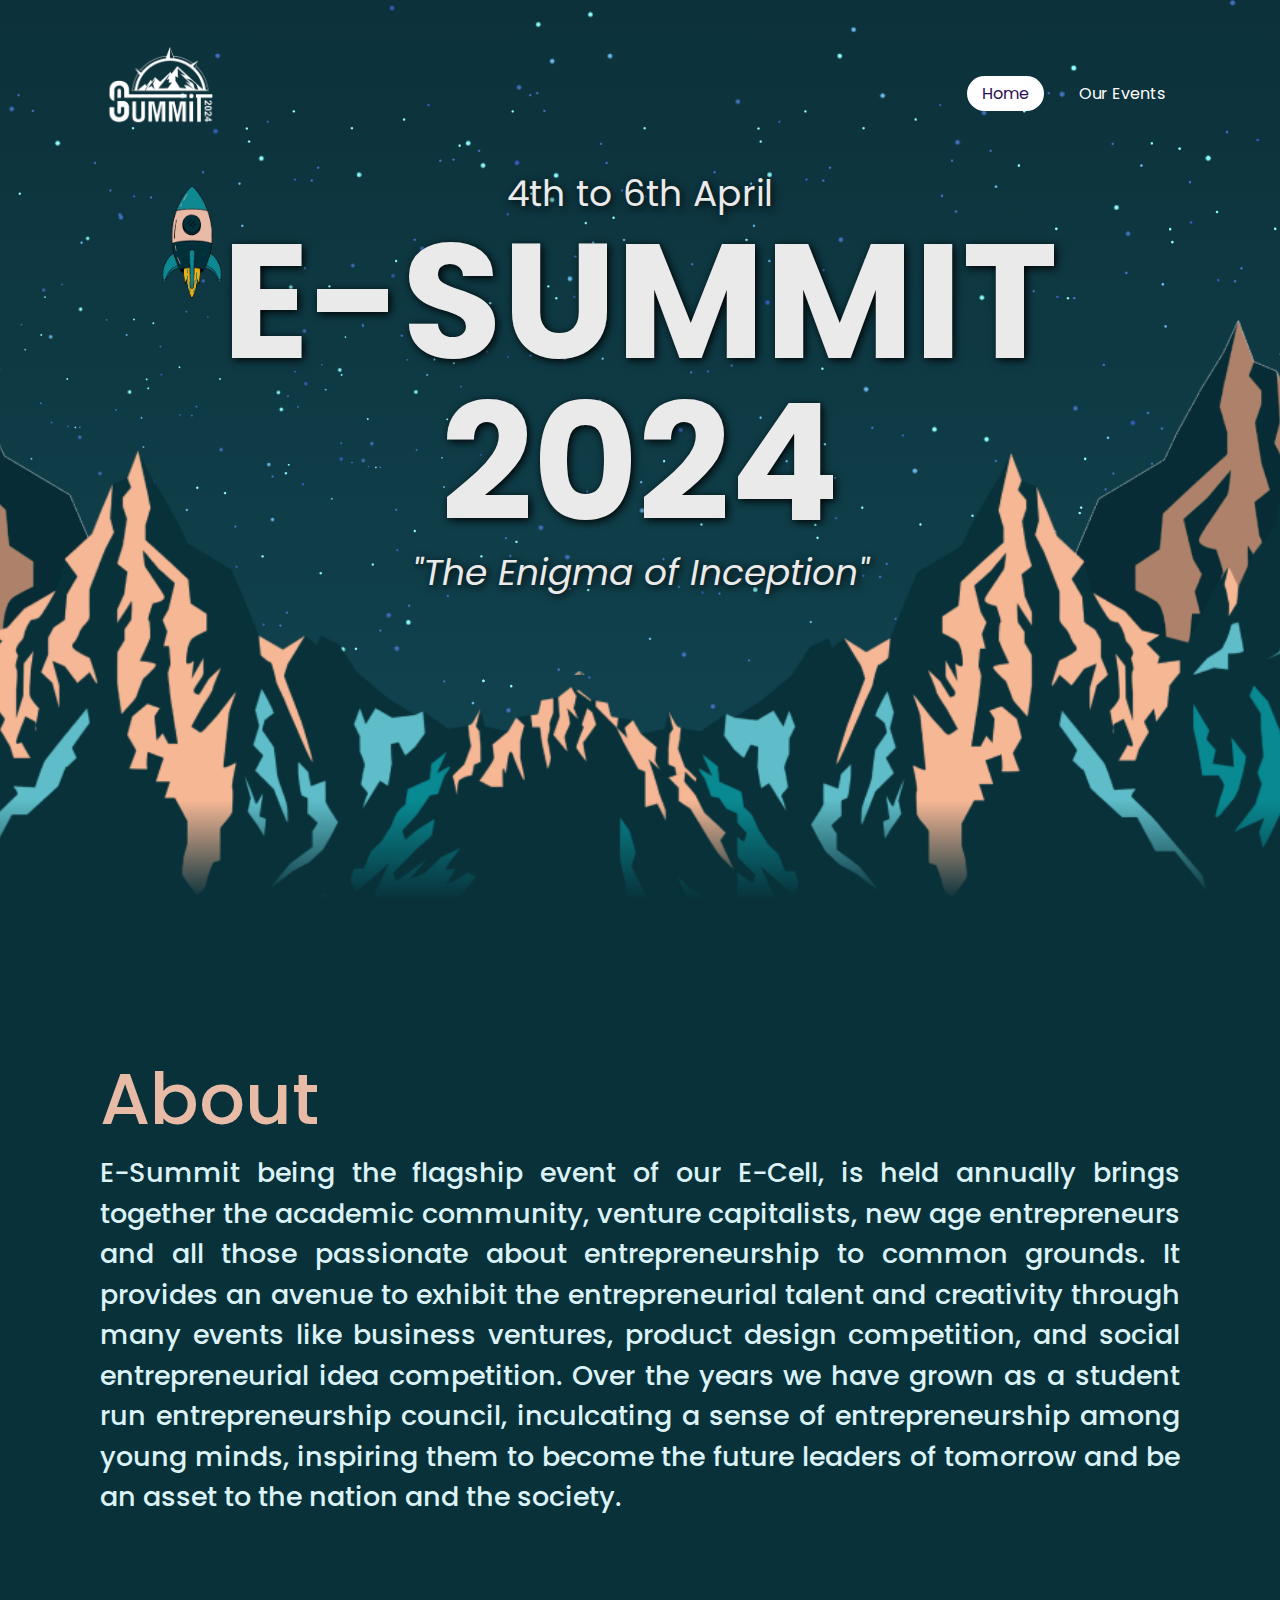
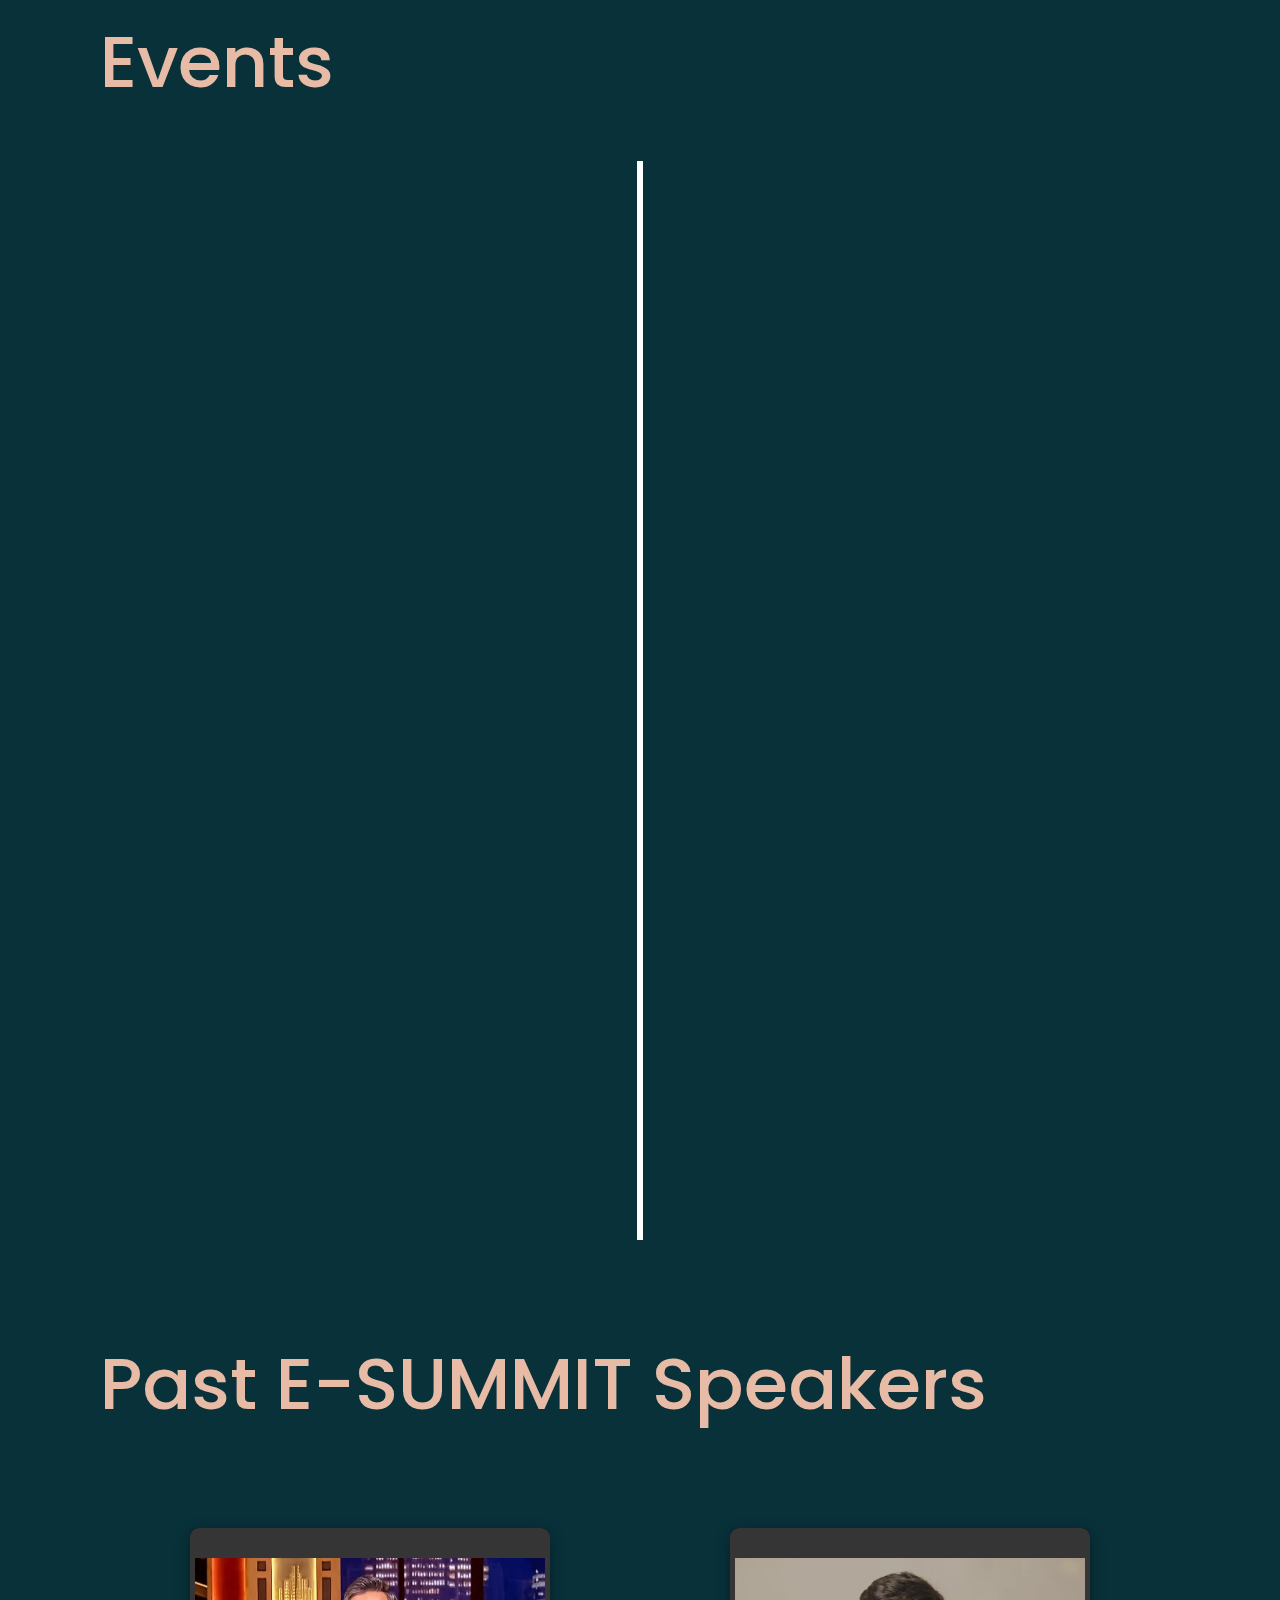
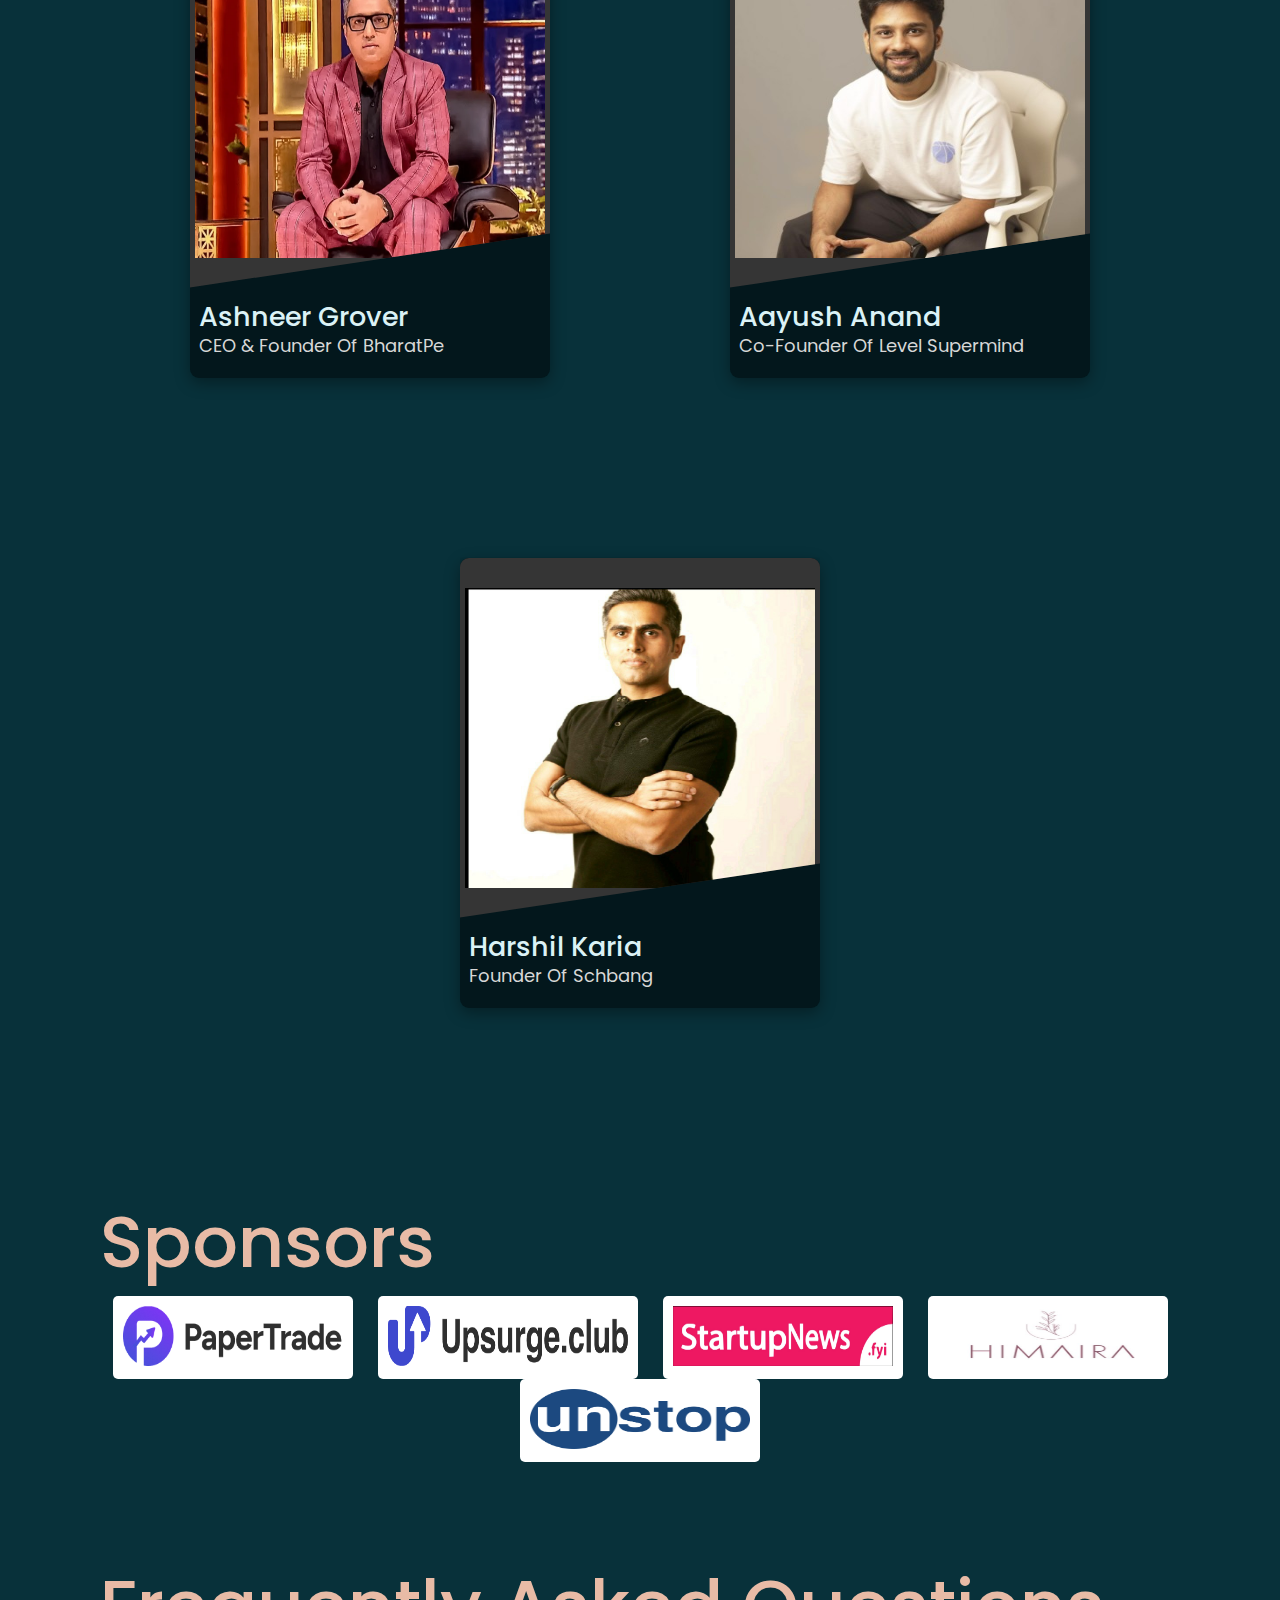
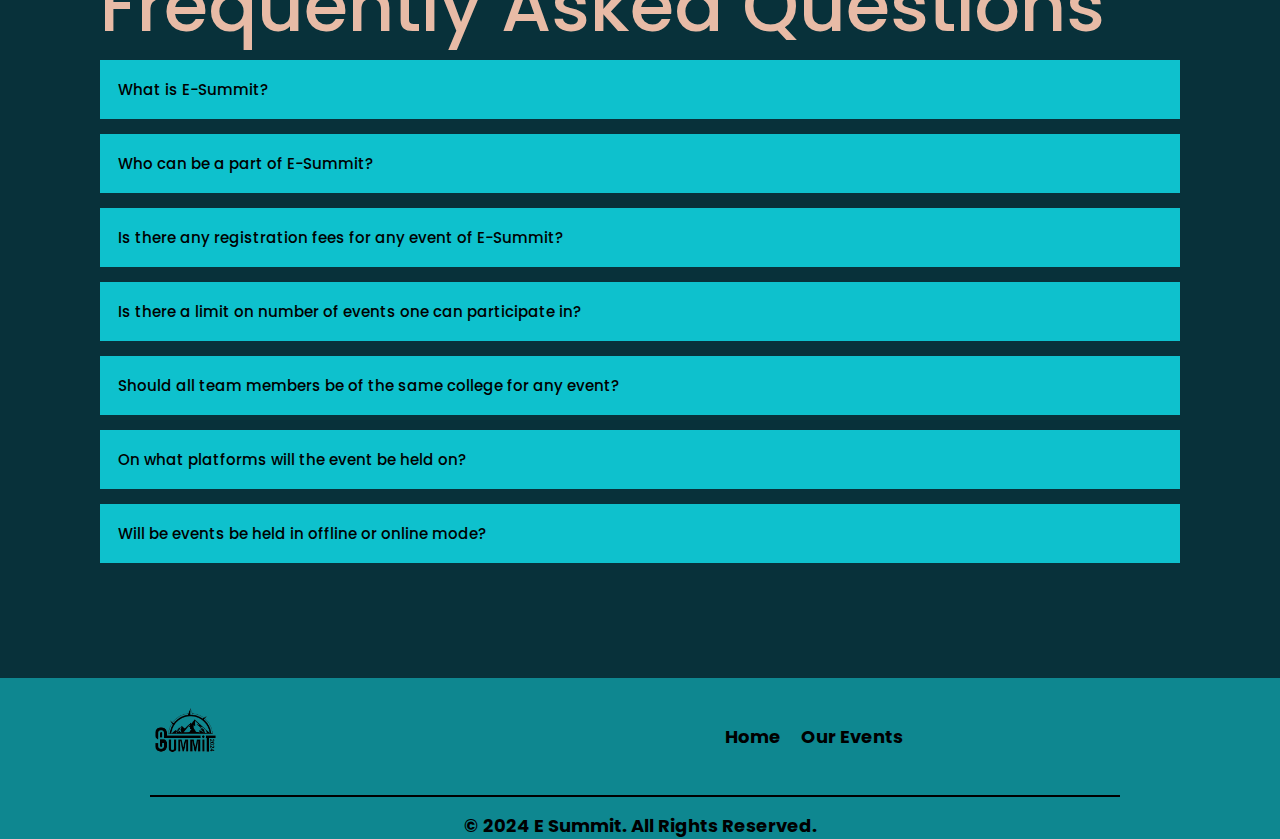
==== index.html @ 69b2d2f4 "added faqs" ====
<!DOCTYPE html>
<html>
  <head>
    <title>ESummit 2024</title>
    <link rel="stylesheet" type="text/css" href="style.css" />
    <link rel="preconnect" href="https://fonts.googleapis.com" />
    <link
      rel="preconnect"
      href="https://fonts.gstatic.com"
      crossorigin
    />
    <link
      href="https://fonts.googleapis.com/css2?family=M+PLUS+Rounded+1c&display=swap"
      rel="stylesheet"
    />
    <link
      href="https://fonts.googleapis.com/css2?family=Lalezar&family=M+PLUS+Rounded+1c&display=swap"
      rel="stylesheet"
    />
  </head>
  <body>
    <div>
      <header>
        <a href="./index.html">
          <img src="./white_logo_esummit.png" alt="" class="logo">
        </a>
        <ul>
          <li><a href="./index.html" class="activetwo">Home</a></li>
          <li><a href="./events.html">Our Events</a></li>
        </ul>
      </header>
      <section>
        <img src="stars.png" id="stars" class = "stars"/>
        <img src="stars.png" id="stars2" class = "stars2"/>
        <img src="rocket4.png" class="rocket" />
        <img src="rocket4.png" class="rocket2" />
        <img
          src="./SS (6) 1.png"
          id="mountains_behind"
          class="one_mountain"
        />
        <!-- <img src="./banner.png" alt="" class="rectangle" id="text" /> -->
        <img
          src="./lots_of_mountains.png"
          id="mountains_front"
          class="big_mountain"
        />
        <img
          src="./lots_of_mountains2.png"
          id="mountains_front2"
          class="big_mountain2"
        />
        
        <div class="textdiv">
          <p2>4th to 6th April</p2>
          <h1>E-SUMMIT 2024</h1>
          <p>"The Enigma of Inception"</p>
        </div>
      </section>
    </div>
    <div class="sec" id="sec">
      <h2 style = "margin-top: 5vh;">About</h2>
      <p style="text-align: justify;"> E-Summit being the flagship event of our E-Cell, is held annually
        brings together the academic community, venture capitalists, new age
        entrepreneurs and all those passionate about entrepreneurship to
        common grounds. It provides an avenue to exhibit the entrepreneurial
        talent and creativity through many events like business ventures,
        product design competition, and social entrepreneurial idea
        competition. Over the years we have grown as a student run
        entrepreneurship council, inculcating a sense of entrepreneurship
        among young minds, inspiring them to become the future leaders of
        tomorrow and be an asset to the nation and the society.
       </p>

      <!-- <h2 style = "margin-top: 10vh;">Theme</h2>
      <p>Lorem ipsum dolor sit amet, consectetur adipiscing elit. Cras ornare ultrices mauris id fringilla. Integer ac odio maximus, iaculis enim vel, molestie urna. Integer egestas venenatis orci sed sollicitudin. Nullam commodo, diam sed finibus vestibulum, erat nisi pellentesque nulla, ac rutrum enim nisi rutrum augue. Sed ac turpis eu velit ullamcorper lacinia et ut felis. In vitae ipsum et nunc ultrices venenatis mollis eu sapien. Mauris sit amet tellus ac elit bibendum vehicula non id lorem. Mauris aliquet rutrum eleifend. In quis purus mollis, pulvinar tortor vel, rhoncus risus. Aenean feugiat vel nunc vitae dictum.</p> -->


      <h2 style = "margin-top: 10vh;">Events</h2>
      <div class="timeline">

        <a href="./stockexchange.html" style="text-decoration: none;">
          <div class="container left-container">
            <img src = "white.jpg">
            <div class="text-box">
              <div class="topics">
                <h2 style="font-size: 4vh;">BloomBox Stock Exchange</h2>
                <a href="https://unstop.com/competitions/virtual-stock-market-simulation-e-summit24-k-j-somaiya-college-of-engineering-kjsce-mumbai-929934?lb=B5P1VL">
                  <button type="submit" name="Register">Register Now</button>
                </a>
              </div>
              <br>
              <b>Training Workshop:</b>
              <small>   2rd April | 8:00 PM IST to 10:00 PM IST</small>
              <b>Stock Trading:</b>
              <small>   3rd April 9:00 AM IST | 5th April 1:30 PM IST</small>
              <p class="des" style="margin-bottom: -5px;">
                Pick your side as Team Bear or Team Bull and dive into the BloomBox Stock Exchange, a thrilling three-day virtual challenge set on Dalal Street. Compete for cash rewards, gain expert guidance, and conquer the markets like never before!
              </p>
              <span class = "left-container-arrow"></span>
            </div>
          </div>
        </a>

        <a href="./econsummit.html" style="text-decoration: none;">
          <div class="container right-container">
            <img src = "white.jpg">
            <div class="text-box">
              <div class="topics">
                <h2 style="font-size: 4vh;">Econ-Summit</h2>
                <button type="submit" name="Register">Register Now</button>
              </div>
              <small>4th April | 8:00 AM IST to 6:00 PM IST</small>
              <small>5th April | 8:00 AM IST to 1:00 PM IST</small>
              <p style="margin-bottom: -6px;">
                EconSummit a collaboration event with The Debate Society, is a business-themed Model United Nations conference, where participants simulate diplomatic discussions and negotiations related to global business and economic issues. 
              </p>
              <span class = "right-container-arrow"></span>
            </div>
          </div>
        </a>

        <a href="./ennovate.html" style="text-decoration: none;">
          <div class="container left-container">
            <img src = "white.jpg">
            <div class="text-box">
              <div class="topics">
                <h2 style="font-size: 4vh;">Ennovate</h2>
                <button type="submit" name="Register">Register Now</button>
              </div>
              <small>6th April</small>
              <p style="margin-bottom: -5px;">
                A Techno-Business competition that revolves around three key pillars: Innovation, presentation and Business Model Development transforming ideas into pragmatic solutions.
              </p>
              <span class = "left-container-arrow"></span>
            </div>
          </div>
        </a>

        <!-- <div class="container right-container">
          <img src = "white.jpg">
          <div class="text-box">
            <div class="topics">
              <h2>Event4</h2>
              <button type="submit" name="Register">Register Now</button>
            </div>
            <small>3 PM - 4 PM</small>
            <p>Event Description</p>
            <span class = "right-container-arrow"></span>
          </div>
        </div> -->

        <!-- <div class="container left-container">
          <img src = "white.jpg">
          <div class="text-box">
            <div class="topics">
              <h2>Event5</h2>
              <button type="submit" name="Register">Register Now</button>
            </div>
            <small>3 PM - 4 PM</small>
            <p>Event Description</p>
            <span class = "left-container-arrow"></span>
          </div>
        </div> -->

        <!-- <div class="container right-container">
          <img src = "white.jpg">
          <div class="text-box">
            <div class="topics">
              <h2>Event6</h2>
              <button type="submit" name="Register">Register Now</button>
            </div>
            <small>3 PM - 4 PM</small>
            <p>Event Description</p>
            <span class = "right-container-arrow"></span>
          </div>
        </div> -->

      </div>

      <h2 style = "margin-top: 10vh;">Past E-SUMMIT Speakers</h2>
      
      <div class="outer">
        <div class="row">
            <div class="card">
              <div class="card-inner">
                <img src="./ashneer_grover.png" class="card-image">
              </div>
              <p>Ashneer Grover</p>
              <small>CEO & Founder Of BharatPe</small>
            </div>
            <div class="card">
              <div class="card-inner">
                <img src="./aayush_anand.jpeg" alt="">
              </div>
              <p>Aayush Anand</p>
              <small>Co-Founder Of Level Supermind</small>
            </div>
            <div class="card">
              <div class="card-inner">
                <img src="./harshil_karia.jpeg" alt="">
              </div>
              <p>Harshil Karia</p>
              <small>Founder Of Schbang</small>
            </div>
        </div>
    </div>

    <h2 style = "margin-top: 10vh;">Sponsors</h2>
      
    <div class="outer">
      <div class="row">
        <div class="sponsor">
            <img src = "./PaperTrade_Logo.png" style="height: 60px; width: 220px;">
        </div>
        <div class="sponsor">
            <img src = "./Upsurge_logo-new.png" style="height: 60px; width: 240px;">
        </div>
        <div class="sponsor">
            <img src = "./startup_news.jpg" style="height: 60px; width: 220px;">
        </div>
        <div class="sponsor">
          <img src = "./himaria.png" style="height: 60px; width: 220px;">
        </div>
        <div class="sponsor">
          <img src="./Unstop-Logo-Blue-Extra-Large.jpg" alt="" style="height: 60px; width: 220px;">
        </div>
      </div>
  </div>

  <h2 style = "margin-top: 10vh;">Frequently Asked Questions</h2>

  <button class="accordian">What is E-Summit?</button>
  <div class="panel">
    Lorem ipsum dolor sit amet, consectetur adipiscing elit. Curabitur laoreet, mauris eget vulputate ullamcorper, diam quam pellentesque neque, sed posuere tortor orci non sem. Donec in euismod risus. Proin condimentum nibh augue, sed luctus nisl ultricies et. Aliquam fermentum quis nisl nec placerat. Donec tempus mi nec erat rutrum pretium. Praesent vitae porta turpis, lobortis molestie nibh. Duis ac tortor nisl. Quisque mollis rhoncus quam ut faucibus. Nam vel varius tellus. Cras mollis venenatis porttitor.
  </div>
  <button class="accordian">Who can be a part of E-Summit?</button>
  <div class="panel">
    Lorem ipsum dolor sit amet, consectetur adipiscing elit. Curabitur laoreet, mauris eget vulputate ullamcorper, diam quam pellentesque neque, sed posuere tortor orci non sem. Donec in euismod risus. Proin condimentum nibh augue, sed luctus nisl ultricies et. Aliquam fermentum quis nisl nec placerat. Donec tempus mi nec erat rutrum pretium. Praesent vitae porta turpis, lobortis molestie nibh. Duis ac tortor nisl. Quisque mollis rhoncus quam ut faucibus. Nam vel varius tellus. Cras mollis venenatis porttitor.
  </div>
  <button class="accordian">Is there any registration fees for any event of E-Summit?</button>
  <div class="panel">
    Lorem ipsum dolor sit amet, consectetur adipiscing elit. Curabitur laoreet, mauris eget vulputate ullamcorper, diam quam pellentesque neque, sed posuere tortor orci non sem. Donec in euismod risus. Proin condimentum nibh augue, sed luctus nisl ultricies et. Aliquam fermentum quis nisl nec placerat. Donec tempus mi nec erat rutrum pretium. Praesent vitae porta turpis, lobortis molestie nibh. Duis ac tortor nisl. Quisque mollis rhoncus quam ut faucibus. Nam vel varius tellus. Cras mollis venenatis porttitor.
  </div>
  <button class="accordian">Is there a limit on number of events one can participate in?</button>
  <div class="panel">
    Lorem ipsum dolor sit amet, consectetur adipiscing elit. Curabitur laoreet, mauris eget vulputate ullamcorper, diam quam pellentesque neque, sed posuere tortor orci non sem. Donec in euismod risus. Proin condimentum nibh augue, sed luctus nisl ultricies et. Aliquam fermentum quis nisl nec placerat. Donec tempus mi nec erat rutrum pretium. Praesent vitae porta turpis, lobortis molestie nibh. Duis ac tortor nisl. Quisque mollis rhoncus quam ut faucibus. Nam vel varius tellus. Cras mollis venenatis porttitor.
  </div>
  <button class="accordian">Should all team members be of the same college for any event?</button>
  <div class="panel">
    Lorem ipsum dolor sit amet, consectetur adipiscing elit. Curabitur laoreet, mauris eget vulputate ullamcorper, diam quam pellentesque neque, sed posuere tortor orci non sem. Donec in euismod risus. Proin condimentum nibh augue, sed luctus nisl ultricies et. Aliquam fermentum quis nisl nec placerat. Donec tempus mi nec erat rutrum pretium. Praesent vitae porta turpis, lobortis molestie nibh. Duis ac tortor nisl. Quisque mollis rhoncus quam ut faucibus. Nam vel varius tellus. Cras mollis venenatis porttitor.
  </div>
  <button class="accordian">On what platforms will the event be held on?</button>
  <div class="panel">
    Lorem ipsum dolor sit amet, consectetur adipiscing elit. Curabitur laoreet, mauris eget vulputate ullamcorper, diam quam pellentesque neque, sed posuere tortor orci non sem. Donec in euismod risus. Proin condimentum nibh augue, sed luctus nisl ultricies et. Aliquam fermentum quis nisl nec placerat. Donec tempus mi nec erat rutrum pretium. Praesent vitae porta turpis, lobortis molestie nibh. Duis ac tortor nisl. Quisque mollis rhoncus quam ut faucibus. Nam vel varius tellus. Cras mollis venenatis porttitor.
  </div>
  <button class="accordian">Will be events be held in offline or online mode?</button>
  <div class="panel">
    Lorem ipsum dolor sit amet, consectetur adipiscing elit. Curabitur laoreet, mauris eget vulputate ullamcorper, diam quam pellentesque neque, sed posuere tortor orci non sem. Donec in euismod risus. Proin condimentum nibh augue, sed luctus nisl ultricies et. Aliquam fermentum quis nisl nec placerat. Donec tempus mi nec erat rutrum pretium. Praesent vitae porta turpis, lobortis molestie nibh. Duis ac tortor nisl. Quisque mollis rhoncus quam ut faucibus. Nam vel varius tellus. Cras mollis venenatis porttitor.
  </div>

    </div>
    <div class="footer">
      <div class="grid-footer">
        <div>
          <img src="./black_logo_esummit.png" alt="" class="logo2">
        </div>
        <div class="footer-pages">
          <a href="./index.html">Home</a>
          <a href="./events.html">Our Events</a>
        </div>
      </div>
      <hr class="footer-divider">
      <h2 class="footer-copyright">&copy; 2024 E Summit. All Rights Reserved.</h2>
    </div>
    <script>
      let stars = document.getElementById("stars");
      let stars2 = document.getElementById("stars2");
      let mountains_behind = document.getElementById("mountains_behind");
      let text = document.getElementById("text");
      let mountains_front = document.getElementById("mountains_front");
      let header = document.querySelector("header");
      let rocket = document.querySelector(".rocket");
      let rocket2 = document.querySelector(".rocket2");
      let textdiv = document.querySelector(".textdiv");

      window.addEventListener("scroll", function () {
        let value = window.scrollY;
        textdiv.style.top = value * 0.5 + "px";
      });
            
      window.addEventListener("scroll", function () {
        let value = window.scrollY;
        let translateYValue = "-" + value * 1 + "px";

        rocket2.style.transform = "translateY(" + translateYValue + ") scale(0.1)";
        rocket.style.transform = "translateY(" + translateYValue + ") scale(0.07)";
      });
      
      window.addEventListener("scroll", function () {
        let value = window.scrollY;
        stars.style.left = value * 0.5 + "px";
        stars2.style.left = value * 0.5 + "px";
        mountains_behind.style.top = value * 0.5 + "px";
        mountains_front.style.top = value * 0.25 + "px";
        mountains_front2.style.top = value * 0.1 + "px";
        text.style.right = value * 4 + "px"; 
        header.style.top = value * 0.5 + "px";
      });

      // accordian
      var acc = document.getElementsByClassName("accordian");
      var i;

      for (i = 0; i < acc.length; i++) {
        acc[i].addEventListener("click", function() {
          this.classList.toggle("active");
          var panel = this.nextElementSibling;
          if (panel.style.maxHeight) {
            panel.style.maxHeight = null;
          } else {
            panel.style.maxHeight = panel.scrollHeight + "px";
          } 
        });
      }

    </script>
  </body>
</html>
---- style.css ----
@import url('https://fonts.googleapis.com/css?family=Poppins:300,400,500,600,700,800,900&display=swap');
*
{
    margin: 0;
    padding: 0;
    box-sizing: border-box;
    font-family: 'Poppins', sans-serif;
    scroll-behavior: smooth;
}
body
{
    min-height: 100vh;
    overflow-x: hidden;
    background: linear-gradient(180deg, #0C313A 0%, #165A6A 31.5%, #0E8991 49%, #0E8991 60%, #0C313A 100%);
}
header
{
    position: absolute;
    top: 0;
    left: 0;
    width: 100%;
    padding: 30px 100px;
    display: flex;
    justify-content: space-between;
    align-items: center;
    z-index: 10000;
}
header .logo
{
    width: 120px;
    height: 120px;
}
header ul
{
    display: flex;
    justify-content: center;
    align-items: center;
}
header ul li
{
    list-style: none;
    margin-left: 20px;
}
header ul li a
{
    text-decoration: none;
    padding: 6px 15px;
    color: #fff;
    border-radius: 20px;
}
header ul li a:hover , header ul li a.activetwo
{
    background: #fff;
    color: #2b1055;
}
section
{
    position: relative;
    width: 100%;
    height: 100vh;
    padding: 100px;
    display: flex;
    justify-content: center;
    align-items: center;
    overflow: hidden;
}
section::before
{
    content: '';
    position: absolute;
    bottom: 0;
    width: 100%;
    height: 100px;
    background: linear-gradient(to top,#08313a,transparent);
    z-index: 1000;
}
section img 
{
    position: absolute;
    top: 0;
    left: 0;
    width: 100%;
    height: 100%;
    object-fit: cover;
}
section img#moon
{
    mix-blend-mode: screen;
}
.textdiv {
    position: relative;
    z-index: 0;
    color: rgb(234, 234, 234);
    text-align: center;
    margin-top: -15vh;
}
.textdiv h1 {
    padding: 0;
    margin: 0;
    font-size: 18vh;
    line-height: 1;
    text-shadow: 2px 2px 8px #000000;
}
.textdiv p{
    padding: 0;
    margin: 0;
    font-size: 4vh;
    font-style: italic;
    text-shadow: 2px 2px 8px #000000;
}
.textdiv p2{
    font-size: 4vh;
    text-shadow: 2px 2px 8px #000000;
}
.stars{
    overflow: visible;
    z-index: -2;
    display: block;
    transform: scale(1.5);
    margin-left: auto;
    margin-right: auto;
}
.stars2{
    overflow: visible;
    z-index: -2;
    transform: scale(0.8);
    display: block;
    margin-left: auto;
    margin-right: auto;
}
.one_mountain {
    height: 40vh;
    margin-top: 35vh;
    z-index: -1;
}
.big_mountain { 
    margin-top: 50vh;
    height: 60vh;
    z-index: 2;
}
.rocket{
    height: fit-content;
    transform: scale(0.07);
    margin-top: -65vh;
    margin-left: -35vw;
}
.rectangle {
    width: 1000px;
    height: auto;
    display: flex;
    align-items: center;
    justify-content: center;
    margin-top: 120px;
    margin-left: 230px;
}
.sec
{
    position: relative;
    padding: 100px;
    background: #08313a;
    background-repeat: no-repeat;
    background-size: cover;
    background-position: 800px;

}
.sec h2 
{
    font-family: Rounded Mplus 1c;
    font-size: 8vh;
    font-weight: 500;
    letter-spacing: 0em;
    line-height: 1.5;
    color: hsla(19, 59%, 78%, 1);
}
.sec p
{
    font-family: Rounded Mplus 1c;
    font-size: 3vh;
    line-height: 1.5;
    font-weight: 500;
    color: hsla(188, 59%, 91%, 1);
    margin-bottom: 10vh;
}

.accordian {
    background-color: #0ec1cd;
    color: black;
    cursor: pointer;
    padding: 18px;
    width: 100%;
    border: none;
    text-align: left;
    outline: none;
    font-size: 15px;
    transition: 0.4s;
    margin-bottom: 5px;
    font-weight: 500;
}

.active, .accordian:hover {
    /* background-color: #ccc; */
    margin-bottom: 5px;
}

.accordion:after {
    content: '\25B8';
    color: #777;
    font-weight: bold;
    float: right;
    margin-left: 5px;
    margin-bottom: 5px;
}
  
.active:after {
    content: '\25BE';
    margin-bottom: 5px;
}
  
.panel {
    padding: 0 18px;
    background-color: white;
    max-height: 0;
    overflow: hidden;
    transition: max-height 0.2s ease-out;
    margin-bottom: 10px;
    text-align: justify;
}

.footer {
    background: hsla(184, 82%, 31%, 1);
}

.footer .grid-footer {
    display: grid;
    grid-template-columns: 1fr 1fr;
    gap: 20px;
    align-items: center;
    padding-top: 20px;
    padding-left: 150px;
}

.footer .grid-footer .logo2 {
    width: 70px;
    height: 70px;
}

.footer .grid-footer .footer-pages {
    display: flex;
    flex-direction: row;
}

.footer .grid-footer .footer-pages a {
    margin-right: 20px;
    font-size: large;
    font-weight: bold;
    color: #000;
    text-decoration: none;
}

.footer .footer-divider {
    margin-left: 150px;
    margin-right: 160px;
    margin-top: 20px;
    border: 1px solid black;
}

.footer .footer-copyright {
    margin-top: 15px;
    display: flex;
    align-items: center;
    justify-content: center;
    text-align: center;
    font-size: large;
}

.rocket2{
    display: none;
}

.big_mountain2{
    display: none;
}

.timeline{
    position: relative;
    max-width: 1200px;
    margin-top: 5vh;
}

.container{
    padding: 10px 50px;
    position: relative;
    width: 50%;
    animation: movedown 1s linear forwards;
    opacity: 0;
}

@keyframes movedown{
    0%{
        opacity: 1;
        transform: translateY(-30px);
    }
    100%{
        opacity: 1;
        transform: translateY(0px);
    }
}

.container:nth-child(1){
    animation-delay: 0s;
}
.container:nth-child(2){
    animation-delay: 1s;
}
.container:nth-child(3){
    animation-delay: 2s;
}
.container:nth-child(4){
    animation-delay: 3s;
}
.container:nth-child(5){
    animation-delay: 4s;
}
.container:nth-child(6){
    animation-delay: 5s;
}

.text-box{
    padding: 20px 30px;
    background-color: white;
    position: relative;
    border-radius: 6px;
    font-size: 15px;
    box-shadow: rgba(0, 0, 0, 0.568) 0px 3px 8px;
}
.text-box h2{
    font-weight: 600;
    line-height: 1;
    color: #00313A;
}

.text-box small{
    margin: 0;
    display: inline-block;
    color: #0E8991;
    font-size: 2vh;
}

.text-box p{
    color: #00313A;
    font-weight: 500;
    font-size: 2vh;
    margin-top: 10px;
    text-align: justify;
}

.topics{
    display: flex;
}

.topics button{
    margin-left: auto;
    border-radius: 1vh;
    padding: 1vh;
    background-color: #E7BBA6;
    border-width: 0.1vh;
    font-size: 2vh;
}

.topics button:hover{
    background-color: #de8860;
}

.left-container{
    left: 0%;
}

.right-container{
    left: 50%;
}

.container img{
    position: absolute;
    width: 40px;
    border-radius: 50%;
    right: -20px;
    top: 32px;
    z-index: 10;
}

.right-container img{
    left: -20px;
}

.timeline::after{
    content: '';
    position: absolute;
    width: 6px;
    height: 100%;
    background-color: white;
    top: 0;
    left: 50%;
    margin-left: -3px;
    z-index: 5;
    animation: moveline 6s linear forwards;
}

@keyframes moveline{
    0%{
        height: 0;
    }
    100%{
        height: 100%;
    }
}

.left-container-arrow{
    height: 0;
    width: 0;
    position: absolute;
    top: 28px;
    z-index: 1;
    border-top: 15px solid transparent;
    border-bottom: 15px solid transparent;
    border-left: 15px solid white;
    right: -15px;
}

.right-container-arrow{
    height: 0;
    width: 0;
    position: absolute;
    top: 28px;
    z-index: 1;
    border-top: 15px solid transparent;
    border-bottom: 15px solid transparent;
    border-right: 15px solid white;
    left: -14.5px;
}


.outer
{
    height: fit-content; 
    display: grid;
}

.card{
    height: 50vh;
    margin-left: 2vw;
    margin-right: 2vw;
    width: 40vh;
    background-color: #03171c;
    margin-bottom: 10vh;
    margin-top: 10vh;
    color: rgb(215, 215, 215);
    border-radius: 1vh;
    box-shadow: rgba(0, 0, 0, 0.35) 0px 5px 15px;
}

.card-inner{
    position: relative;
    border-top-left-radius: 1vh;
    border-top-right-radius: 1vh;
    height: 40vh;
    box-shadow: rgba(0, 0, 0, 0.35) 0px 5px 15px;
    background-color: rgb(53, 53, 53);
    clip-path: polygon(0 0, 100% 0, 100% 85%, 0 100%);
    display: flex;
    justify-content: center;
    align-items: center;
    margin-left: auto;
    margin-right: auto;
}

.card-inner img {
    width: 350px;
    height: 300px;
}

.row{
    display: flex;
    justify-content: space-around;
    align-items: center;
    flex-wrap: wrap;
    line-height: 1;
    margin: 0;
}

.row .sponsor {
    background-color: white;
    padding: 10px;
    border-radius: 5px;
}


.row p{
    padding: 0;
    margin: 0;
    padding: 1vh;
    padding-bottom: 0;
    font-size: 3vh;
}

.row small{
    font-size: 2vh;
    padding: 0;
    margin: 0;
    padding: 1vh;
    padding-top: 0;
}

.sponsor-inner{
    margin-top: 5vh;
    display: flex;
    flex-direction: column;
    justify-content: center;
    align-items: center;
}

@media (max-width: 1024px) {
    .one_mountain {
        display: none;
    }
    .big_mountain{
        display: none;
    }
    .big_mountain2 { 
        overflow: visible;
        display: block;
        margin-top: 60vh;
        height: 45vh;
        z-index: 2;
    }
    header .logo {
        width: 200px;
        height: 200px;
    }
    header ul li a {
        font-size: 40px;
    }
    .textdiv{
        margin-top: -5vw;
    }
    .rocket{
        display: none;
    }
    .rocket2{
        display: block;
        height: fit-content;
        margin-top: 40vh;
        transform: scale(0.1);
    }
    .textdiv h1{
        font-size: 15vw;
    }
    .textdiv p{
        font-size: 6vw;
    }
    .textdiv p2{
        font-size: 8vw;
    }
    
    .text-box small{
        margin: 0;
        display: inline-block;
        color: #0E8991;
        margin-bottom: 15px;
        font-size: 3vw;
    }

    .text-box p{
        color: #00313A;
        font-weight: 1;
        font-size: 6vw;
    }

    .sec h2 
    {
        font-size: 6vw;
    }
    .sec p
    {
        font-size: 3vw;
    }
    .timeline{
        margin: 50px auto;
    }
    .timeline::after{
        left: 31px;
    }
    .container{
        width: 100%;
        padding-left: 80px;
        padding-right: 25px;
    }
    .text-box{
        font-size: 13px;
    }
    .text-box small{
        margin-bottom: 10px;
    }
    .right-container{
        left: 0;
    }
    .left-container img, .right-container img{
        left: 10px;
    }

    .left-container-arrow, .right-container-arrow{
        border-right: 15px solid white;
        border-left: 0;
        left: -15px;
    }
    .card{
        width: 90%;
        margin-bottom: 5vh;
        margin-top: 5vh;
    }
    .card-inner img {
        width: 750px;
        height: 850px;
    }
    .row p{
        padding: 0;
        margin: 0;
        padding: 1vh;
        padding-bottom: 0;
        font-size: 5vw;
    }

    .row small{
        font-size: 4vw;
        padding: 0;
        margin: 0;
        padding: 1vh;
        padding-top: 0;
    }

    .sponsor-inner img{
        width: 20vw;
        height: 20vw;
    }

    .sponsor-inner p{
        font-size: 2vh;
    }
    
    .topics button{
        font-size: 3vw;
    }

    .accordian {
        font-size: 40px;
    }

    .panel {
        font-size: 40px;
        margin-bottom: 5px;
    }
}
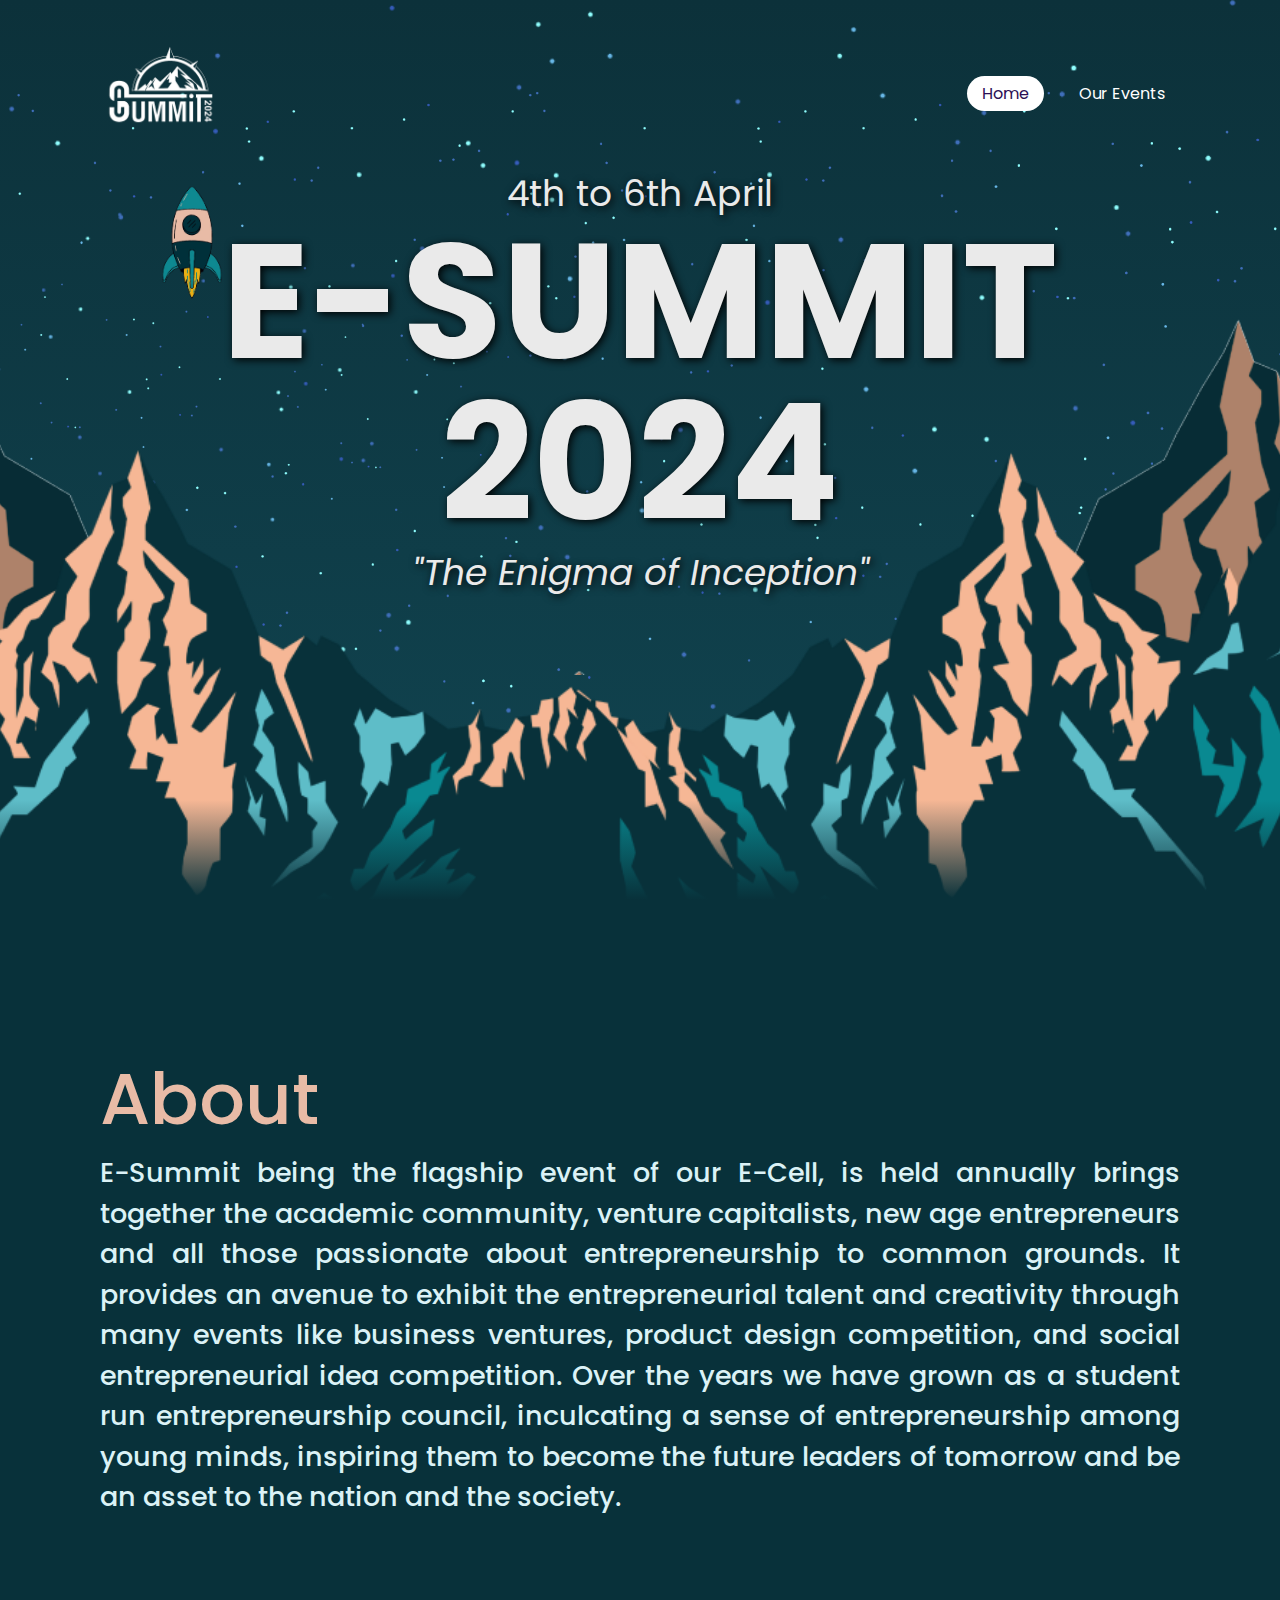
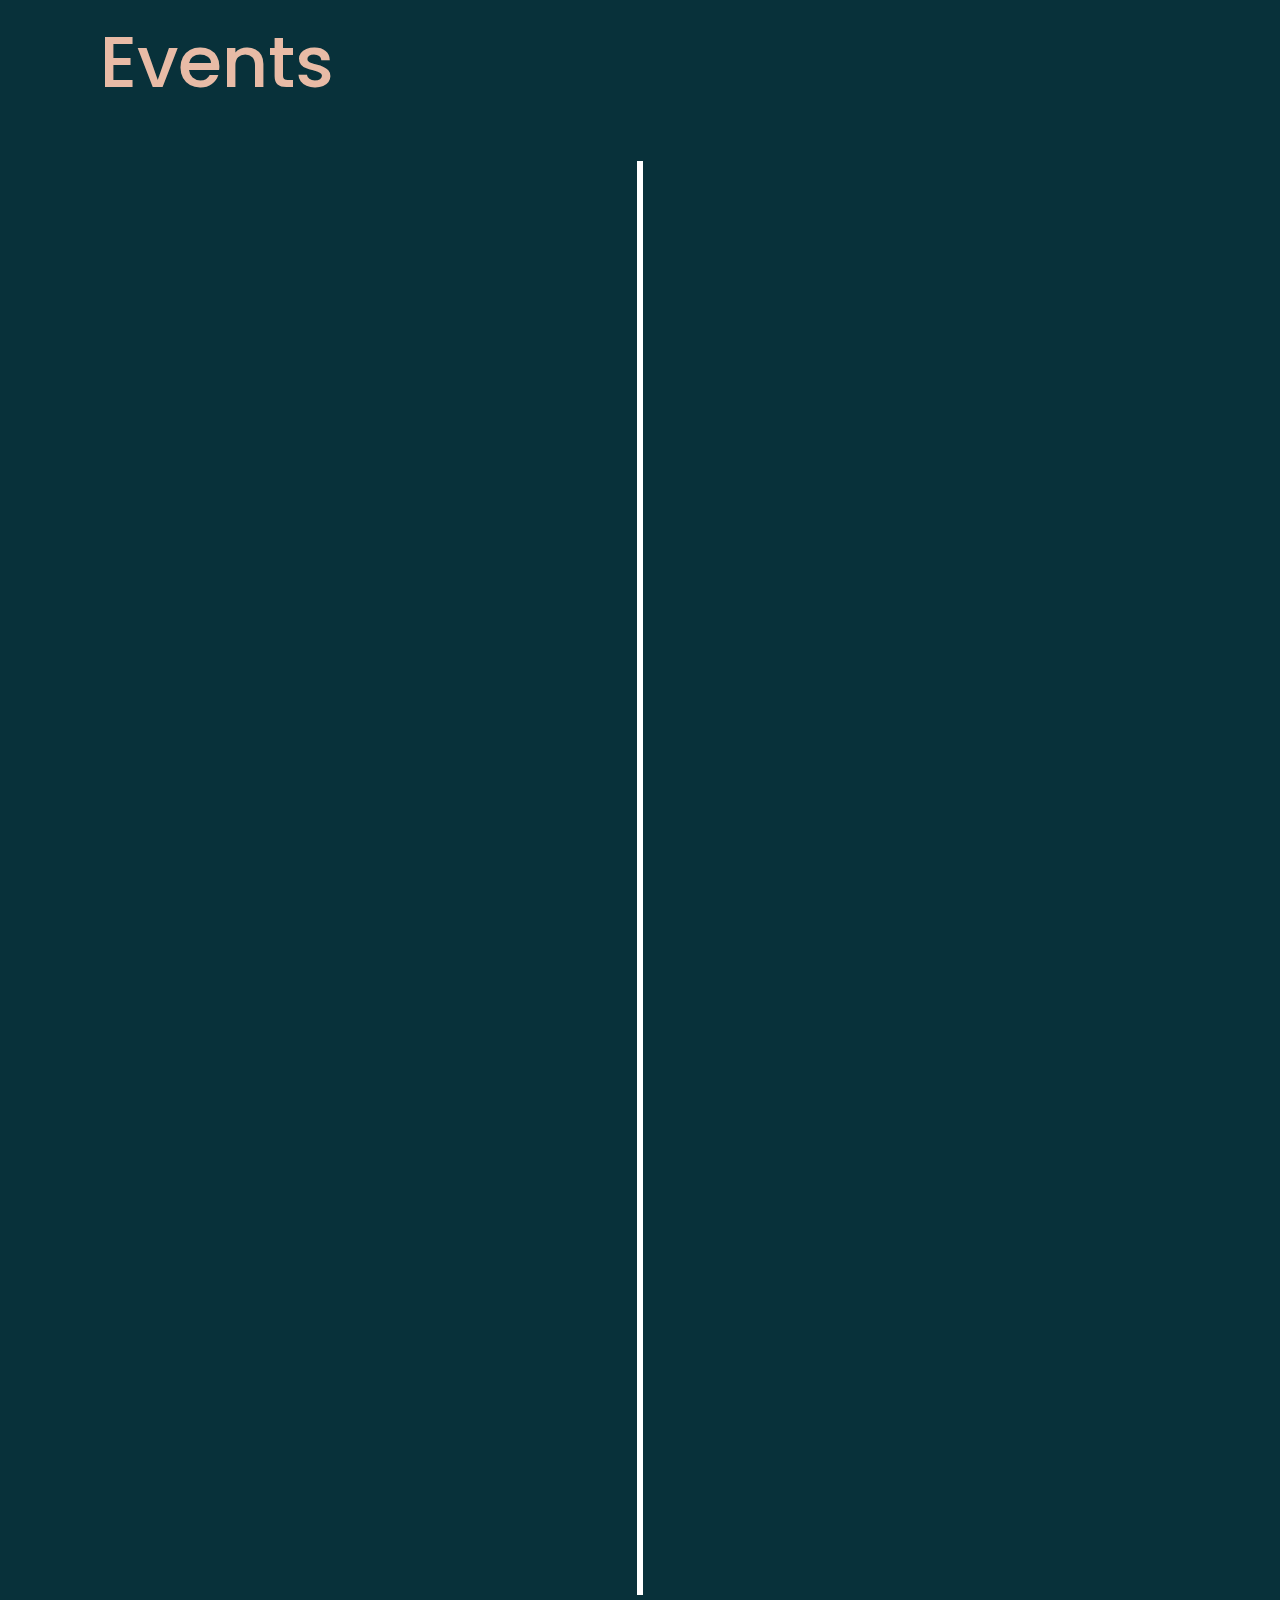
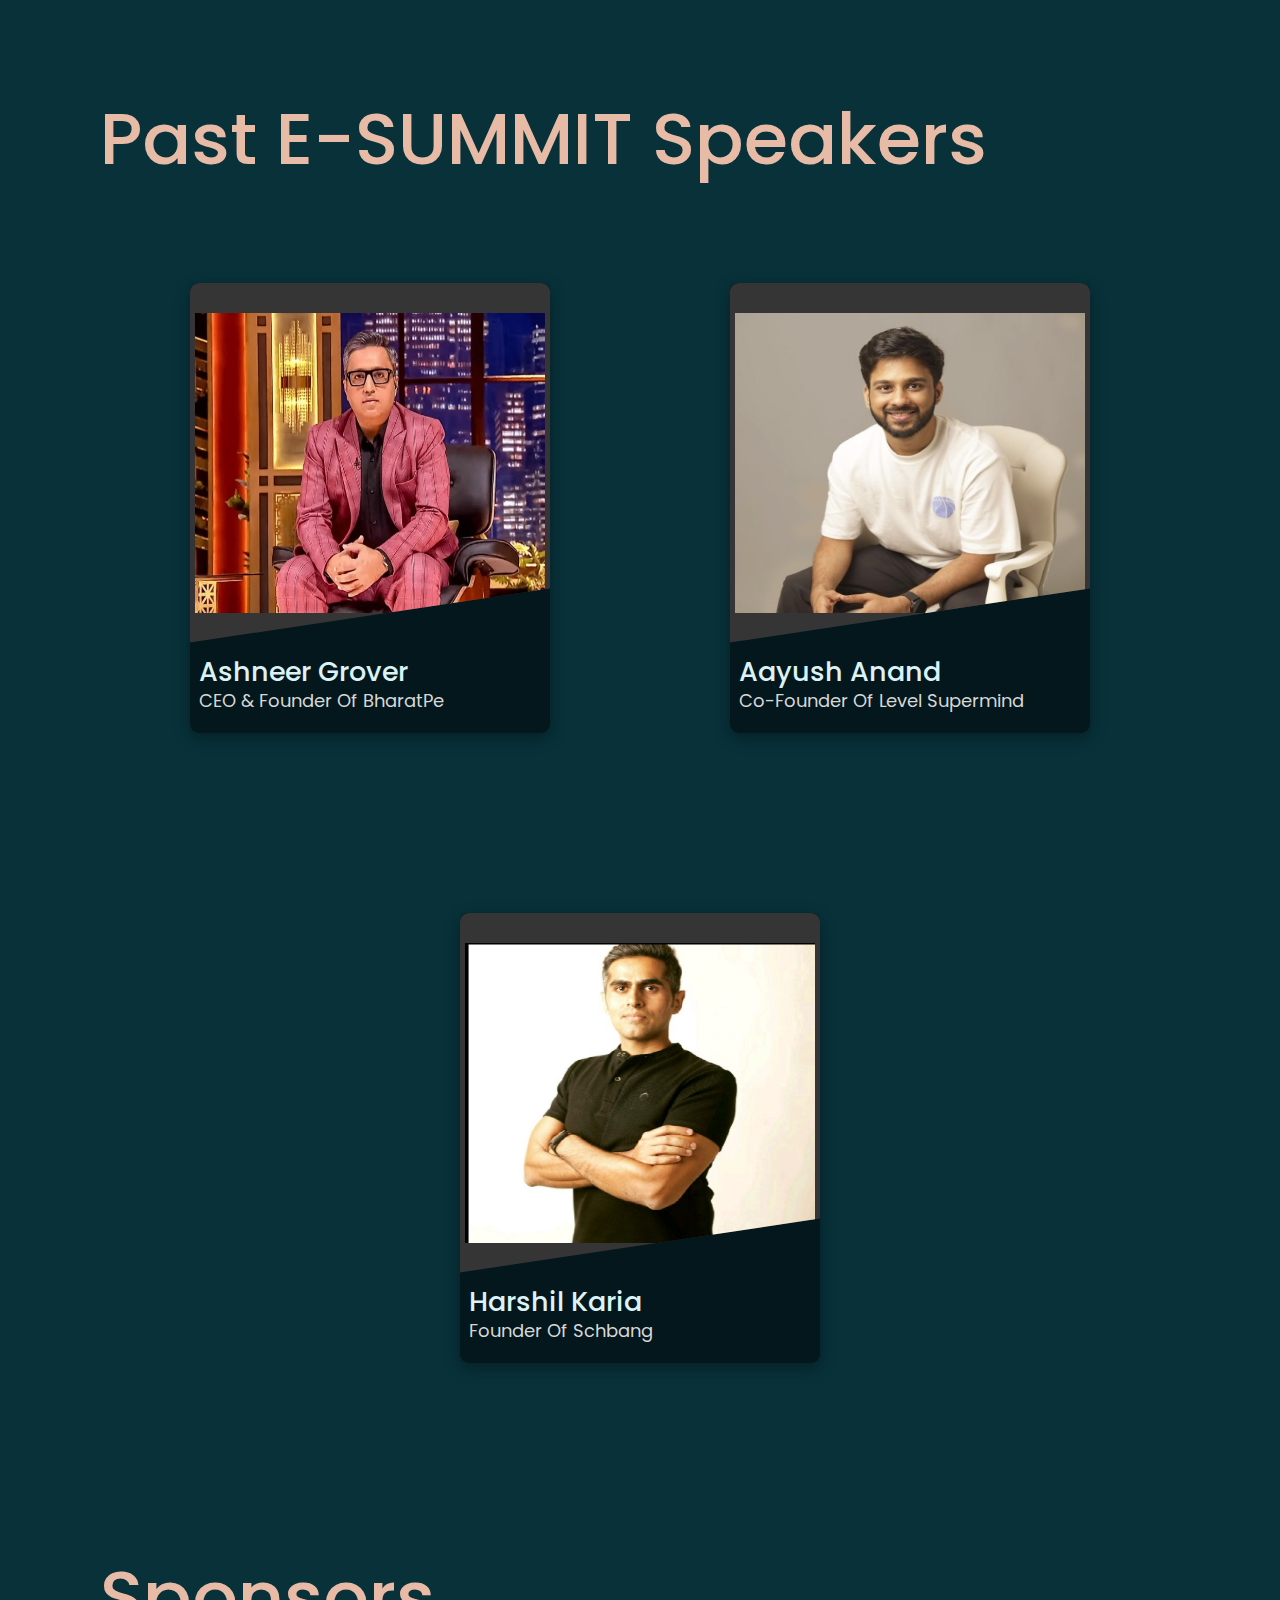
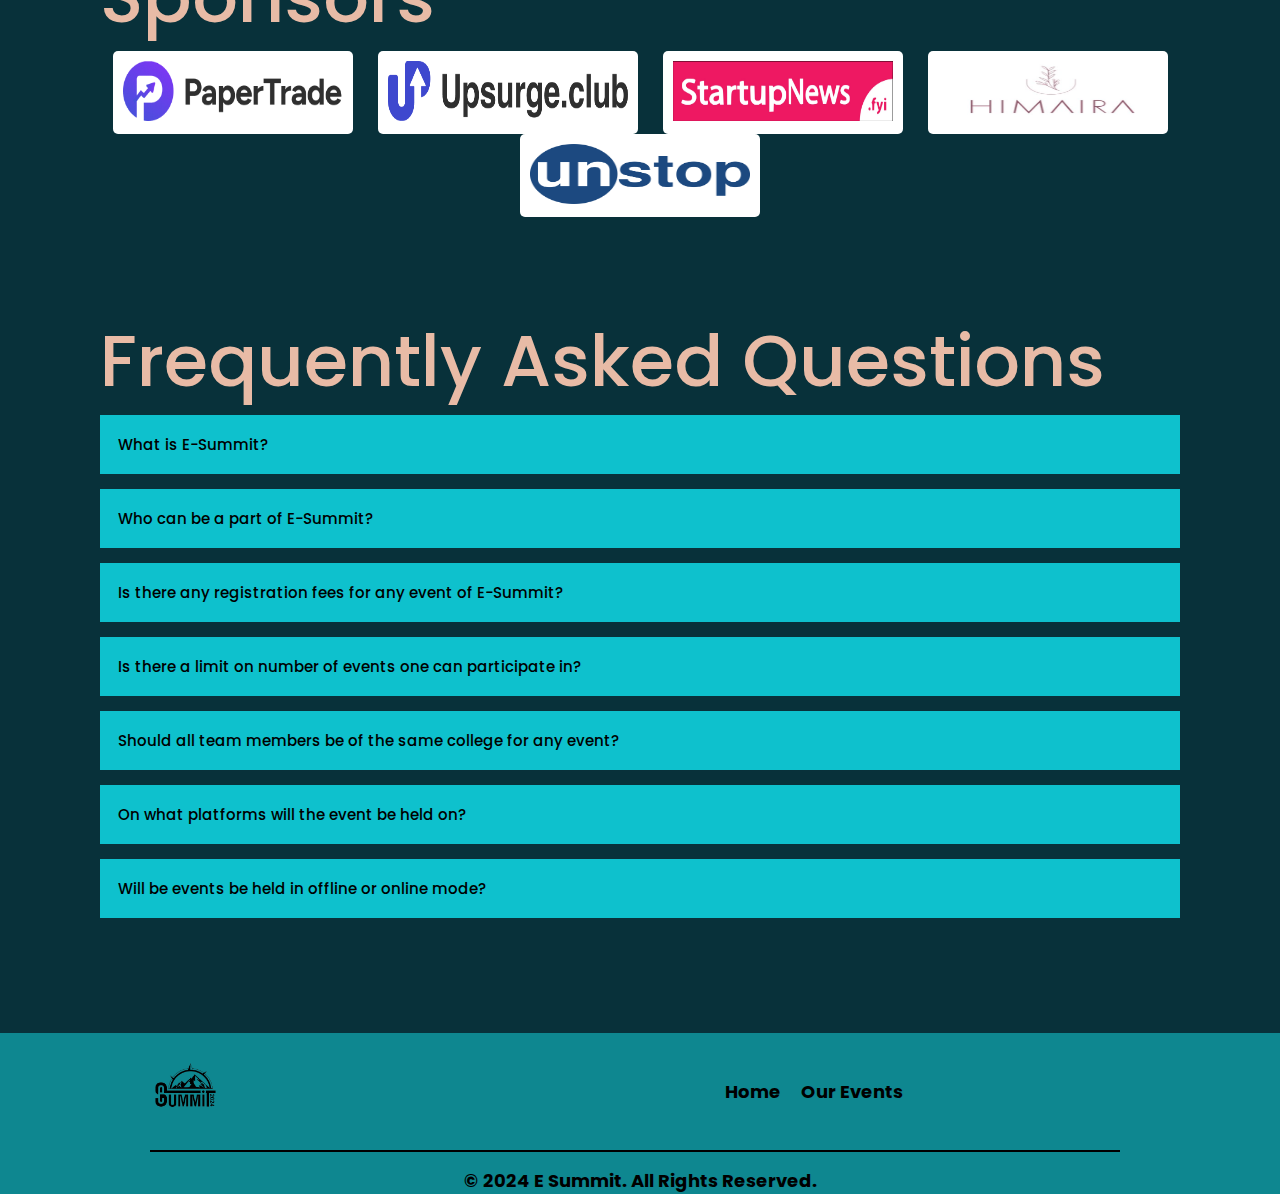
==== commit fce3b820: "added pages, updated events and home page" ====
--- a/index.html
+++ b/index.html
@@ -120,8 +120,25 @@
           </div>
         </a>
 
+        <a href="./sharktank.html" style="text-decoration: none;">
+          <div class="container left-container">
+            <img src = "white.jpg">
+            <div class="text-box">
+              <div class="topics">
+                <h2 style="font-size: 4vh;">KJSCE Shark Tank</h2>
+                <button type="submit" name="Register">Register Now</button>
+              </div>
+              <small>4th April | 5:00 PM IST</small>
+              <p style="margin-bottom: -5px;">
+                Shark Tank Mumbai, hosted by KJ Somaiya College of Engineering, offers startups from across the city a shot at vital funding from seasoned venture capitalists. Entrepreneurs undergo rigorous screening, presenting compelling video pitches before a panel of investors
+              </p>
+              <span class = "left-container-arrow"></span>
+            </div>
+          </div>
+        </a>
+
         <a href="./ennovate.html" style="text-decoration: none;">
-          <div class="container left-container">
+          <div class="container right-container">
             <img src = "white.jpg">
             <div class="text-box">
               <div class="topics">
@@ -132,23 +149,10 @@
               <p style="margin-bottom: -5px;">
                 A Techno-Business competition that revolves around three key pillars: Innovation, presentation and Business Model Development transforming ideas into pragmatic solutions.
               </p>
-              <span class = "left-container-arrow"></span>
-            </div>
-          </div>
-        </a>
-
-        <!-- <div class="container right-container">
-          <img src = "white.jpg">
-          <div class="text-box">
-            <div class="topics">
-              <h2>Event4</h2>
-              <button type="submit" name="Register">Register Now</button>
-            </div>
-            <small>3 PM - 4 PM</small>
-            <p>Event Description</p>
-            <span class = "right-container-arrow"></span>
-          </div>
-        </div> -->
+              <span class = "right-container-arrow"></span>
+            </div>
+          </div>
+        </a>
 
         <!-- <div class="container left-container">
           <img src = "white.jpg">
@@ -232,31 +236,31 @@
 
   <button class="accordian">What is E-Summit?</button>
   <div class="panel">
-    Lorem ipsum dolor sit amet, consectetur adipiscing elit. Curabitur laoreet, mauris eget vulputate ullamcorper, diam quam pellentesque neque, sed posuere tortor orci non sem. Donec in euismod risus. Proin condimentum nibh augue, sed luctus nisl ultricies et. Aliquam fermentum quis nisl nec placerat. Donec tempus mi nec erat rutrum pretium. Praesent vitae porta turpis, lobortis molestie nibh. Duis ac tortor nisl. Quisque mollis rhoncus quam ut faucibus. Nam vel varius tellus. Cras mollis venenatis porttitor.
+    E-Summit being the flagship event of our E-Cell, is held annually brings together the academic community, venture capitalists, new age entrepreneurs and all those passionate about entrepreneurship to common grounds. It provides an avenue to exhibit the entrepreneurial talent and creativity through many events like business ventures, product design competition, and social entrepreneurial idea competition. Over the years we have grown as a student run entrepreneurship council, inculcating a sense of entrepreneurship among young minds, inspiring them to become the future leaders of tomorrow and be an asset to the nation and the society.
   </div>
   <button class="accordian">Who can be a part of E-Summit?</button>
   <div class="panel">
-    Lorem ipsum dolor sit amet, consectetur adipiscing elit. Curabitur laoreet, mauris eget vulputate ullamcorper, diam quam pellentesque neque, sed posuere tortor orci non sem. Donec in euismod risus. Proin condimentum nibh augue, sed luctus nisl ultricies et. Aliquam fermentum quis nisl nec placerat. Donec tempus mi nec erat rutrum pretium. Praesent vitae porta turpis, lobortis molestie nibh. Duis ac tortor nisl. Quisque mollis rhoncus quam ut faucibus. Nam vel varius tellus. Cras mollis venenatis porttitor.
+    All undergraduate students of all colleges can participate in the E-Summit. 
   </div>
   <button class="accordian">Is there any registration fees for any event of E-Summit?</button>
   <div class="panel">
-    Lorem ipsum dolor sit amet, consectetur adipiscing elit. Curabitur laoreet, mauris eget vulputate ullamcorper, diam quam pellentesque neque, sed posuere tortor orci non sem. Donec in euismod risus. Proin condimentum nibh augue, sed luctus nisl ultricies et. Aliquam fermentum quis nisl nec placerat. Donec tempus mi nec erat rutrum pretium. Praesent vitae porta turpis, lobortis molestie nibh. Duis ac tortor nisl. Quisque mollis rhoncus quam ut faucibus. Nam vel varius tellus. Cras mollis venenatis porttitor.
+    The registration fees for Econ-Summit is of 800 rupees. The other events: BloomBox Stock Exchange, Ennovate, KJSCE Shark Tank, Marketing Workshop, Case Study, Campus Company and speaker session events have no registration fees. 
   </div>
   <button class="accordian">Is there a limit on number of events one can participate in?</button>
   <div class="panel">
-    Lorem ipsum dolor sit amet, consectetur adipiscing elit. Curabitur laoreet, mauris eget vulputate ullamcorper, diam quam pellentesque neque, sed posuere tortor orci non sem. Donec in euismod risus. Proin condimentum nibh augue, sed luctus nisl ultricies et. Aliquam fermentum quis nisl nec placerat. Donec tempus mi nec erat rutrum pretium. Praesent vitae porta turpis, lobortis molestie nibh. Duis ac tortor nisl. Quisque mollis rhoncus quam ut faucibus. Nam vel varius tellus. Cras mollis venenatis porttitor.
+    There is no limit in number of events one can participate in. 
   </div>
   <button class="accordian">Should all team members be of the same college for any event?</button>
   <div class="panel">
-    Lorem ipsum dolor sit amet, consectetur adipiscing elit. Curabitur laoreet, mauris eget vulputate ullamcorper, diam quam pellentesque neque, sed posuere tortor orci non sem. Donec in euismod risus. Proin condimentum nibh augue, sed luctus nisl ultricies et. Aliquam fermentum quis nisl nec placerat. Donec tempus mi nec erat rutrum pretium. Praesent vitae porta turpis, lobortis molestie nibh. Duis ac tortor nisl. Quisque mollis rhoncus quam ut faucibus. Nam vel varius tellus. Cras mollis venenatis porttitor.
+    It is not necessary that all team members should be of the same college for any event. 
   </div>
   <button class="accordian">On what platforms will the event be held on?</button>
   <div class="panel">
-    Lorem ipsum dolor sit amet, consectetur adipiscing elit. Curabitur laoreet, mauris eget vulputate ullamcorper, diam quam pellentesque neque, sed posuere tortor orci non sem. Donec in euismod risus. Proin condimentum nibh augue, sed luctus nisl ultricies et. Aliquam fermentum quis nisl nec placerat. Donec tempus mi nec erat rutrum pretium. Praesent vitae porta turpis, lobortis molestie nibh. Duis ac tortor nisl. Quisque mollis rhoncus quam ut faucibus. Nam vel varius tellus. Cras mollis venenatis porttitor.
+    The BloomBox Stock Exchange event will be held on PaperTrade platform. Whereas, all the other events will be held at KJ Somaiya College Of Engineering, Vidyavihar. 
   </div>
   <button class="accordian">Will be events be held in offline or online mode?</button>
   <div class="panel">
-    Lorem ipsum dolor sit amet, consectetur adipiscing elit. Curabitur laoreet, mauris eget vulputate ullamcorper, diam quam pellentesque neque, sed posuere tortor orci non sem. Donec in euismod risus. Proin condimentum nibh augue, sed luctus nisl ultricies et. Aliquam fermentum quis nisl nec placerat. Donec tempus mi nec erat rutrum pretium. Praesent vitae porta turpis, lobortis molestie nibh. Duis ac tortor nisl. Quisque mollis rhoncus quam ut faucibus. Nam vel varius tellus. Cras mollis venenatis porttitor.
+    The BloomBox Stock Exchange event will be held online. All the other events will be held offline. 
   </div>
 
     </div>
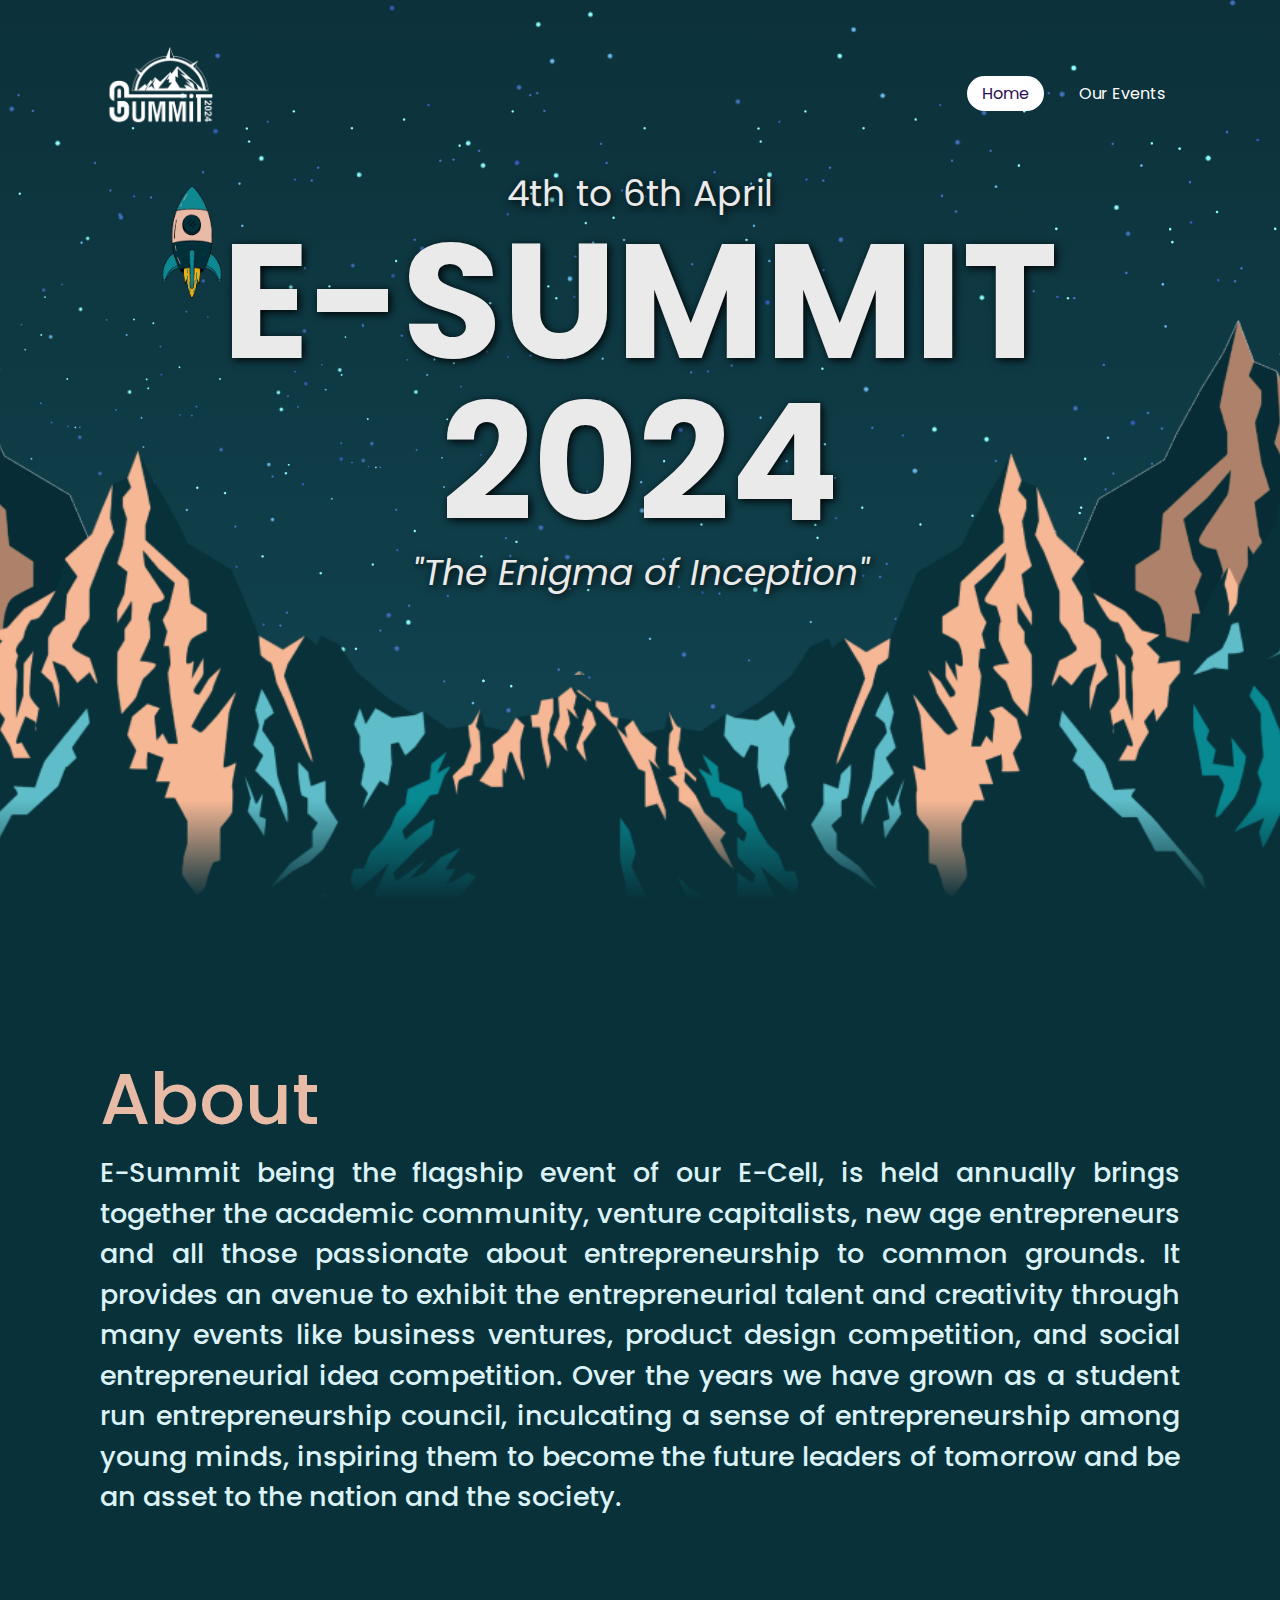
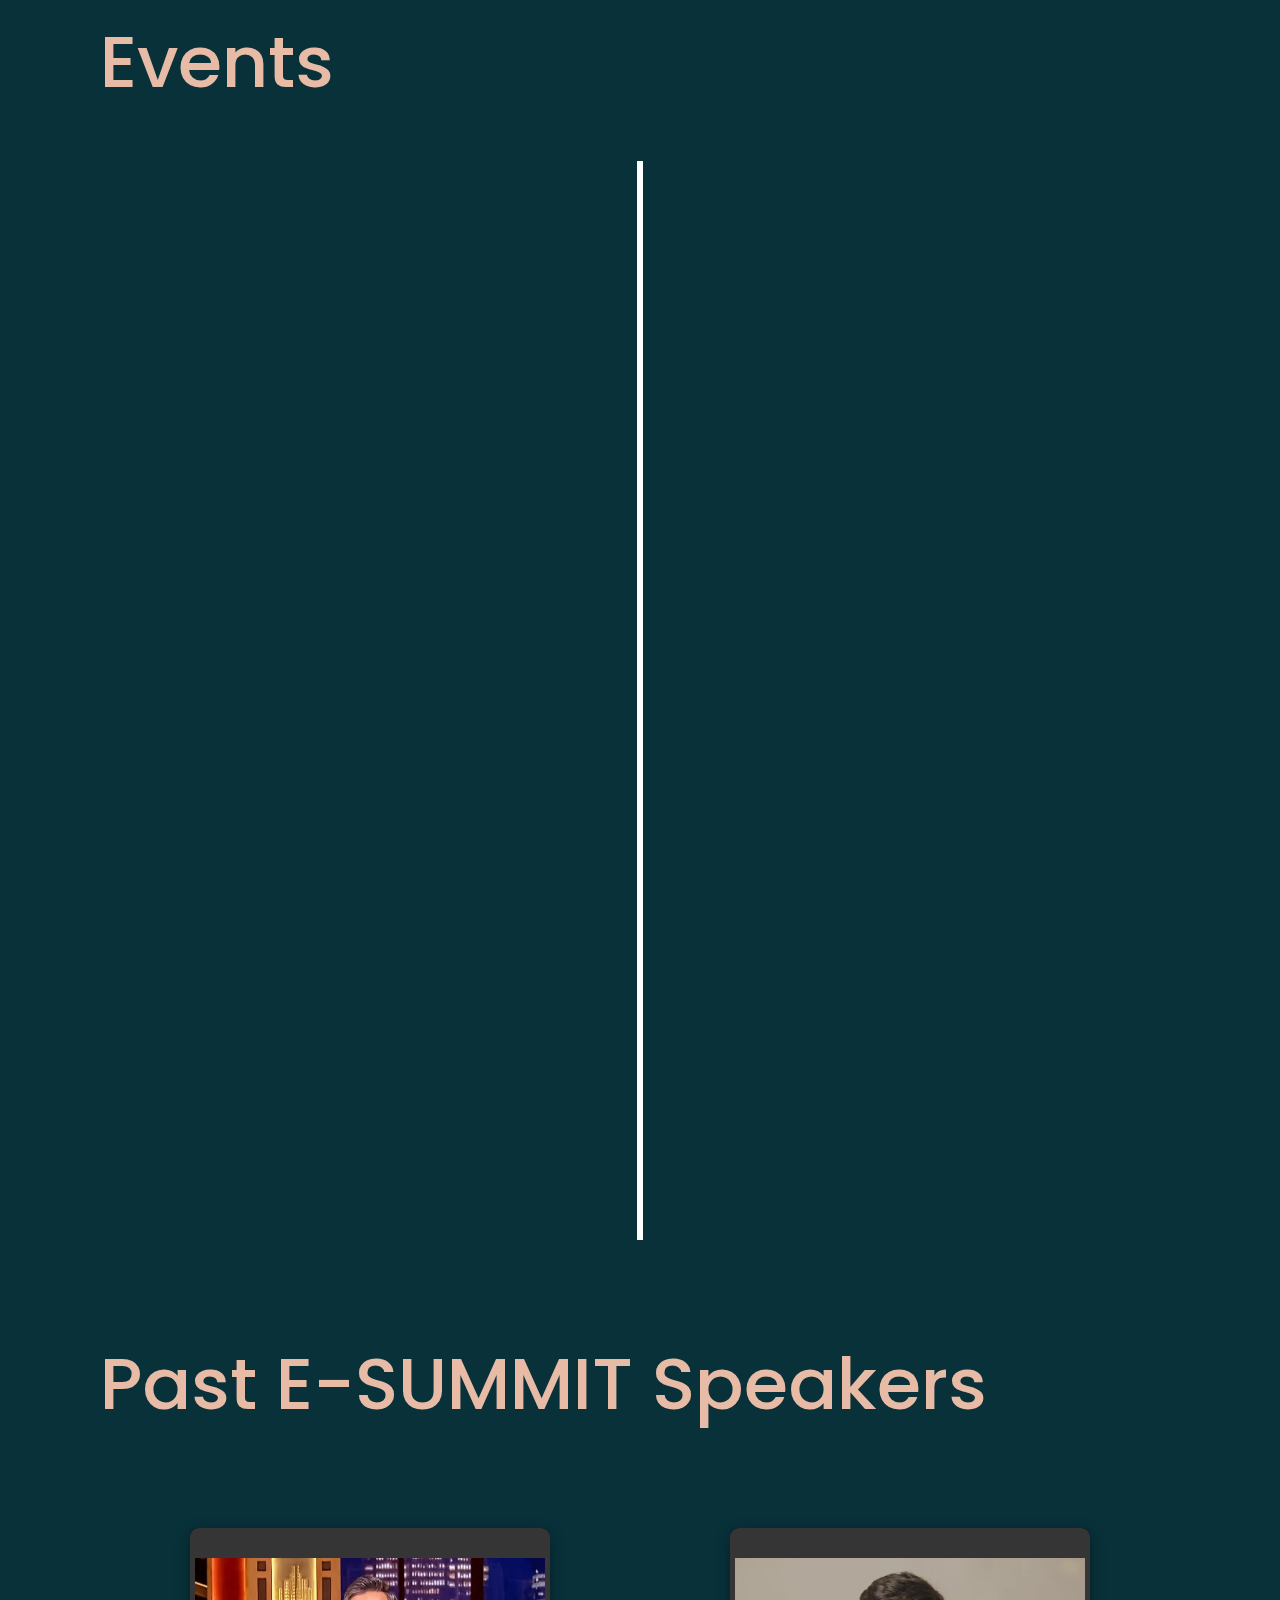
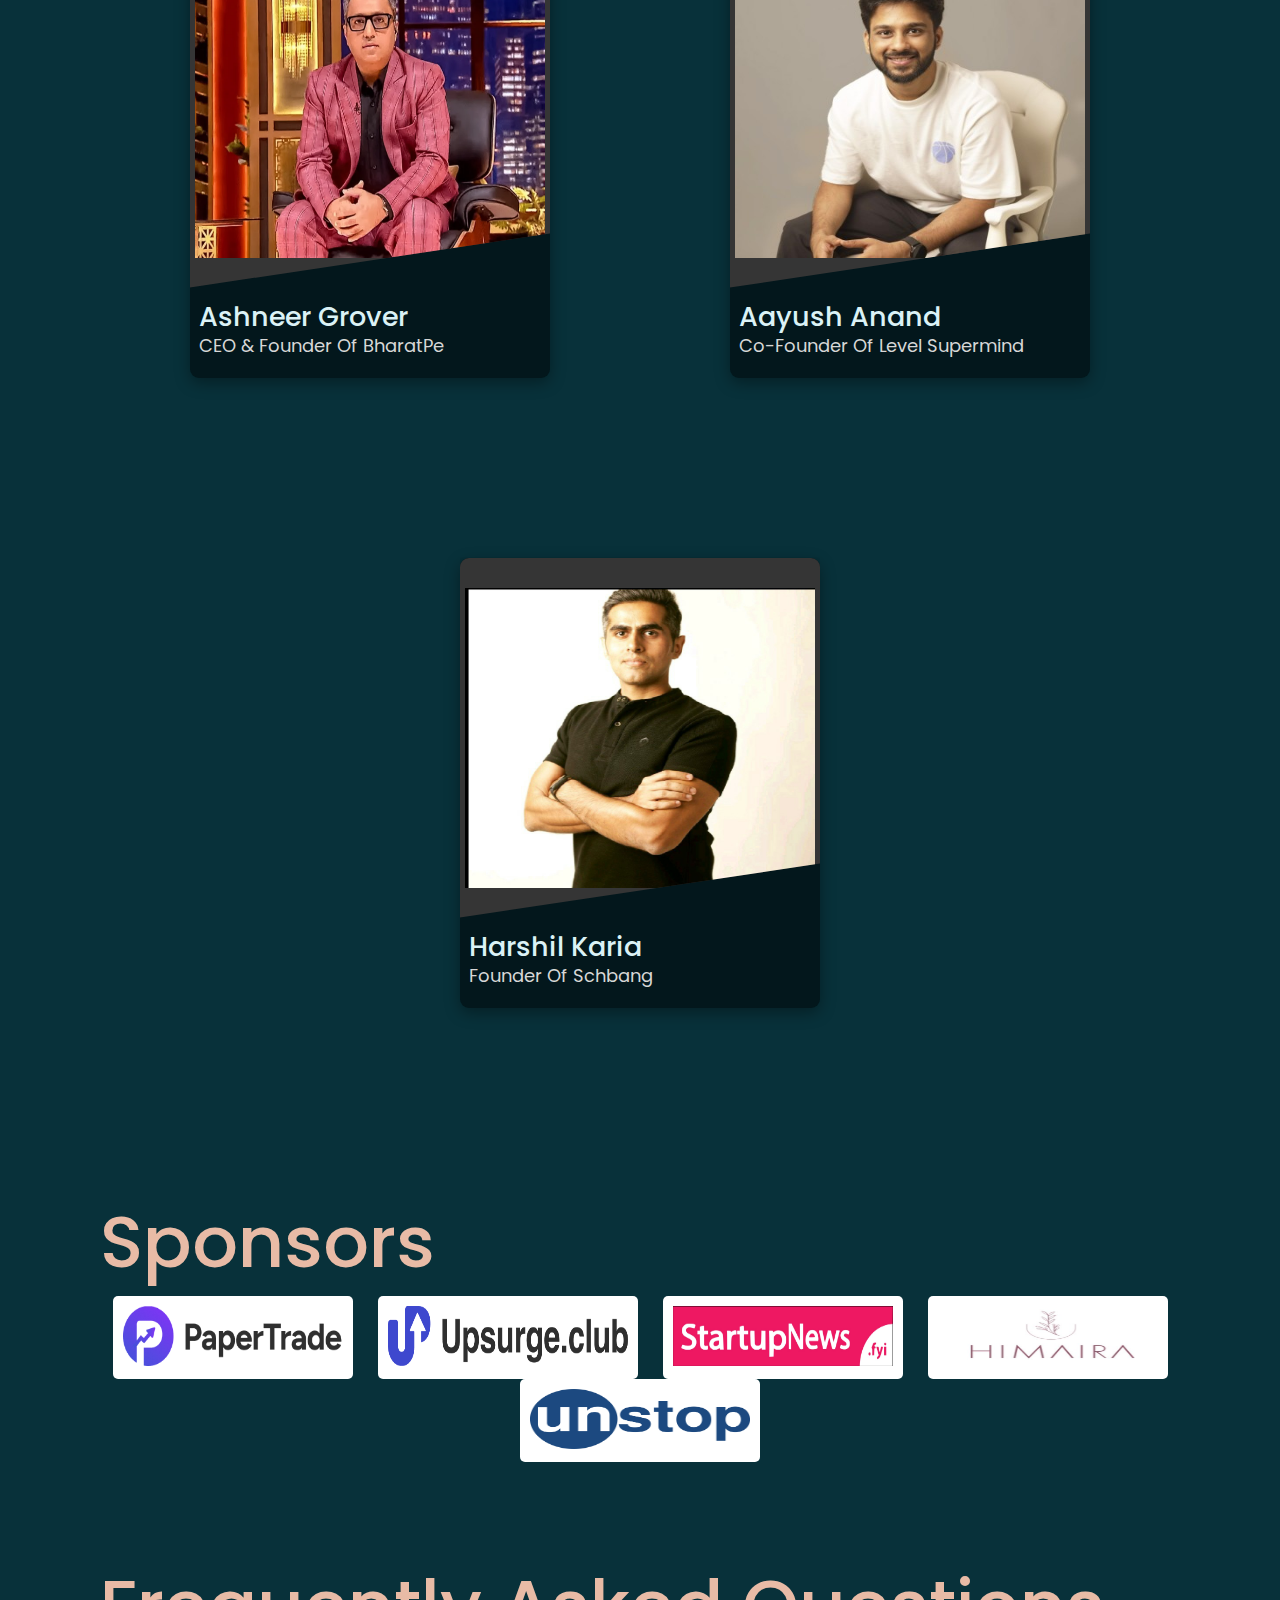
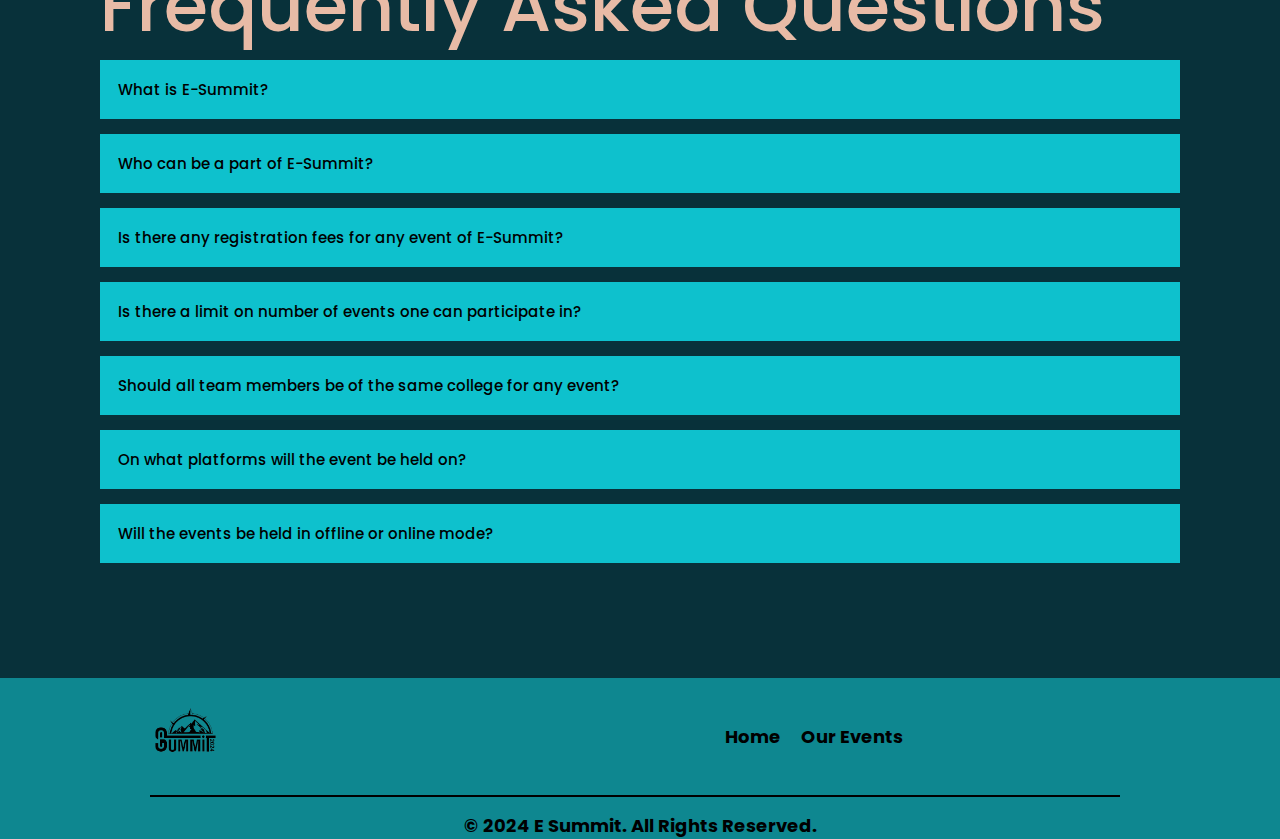
==== commit 06a35d14: "home updated" ====
--- a/index.html
+++ b/index.html
@@ -108,7 +108,9 @@
             <div class="text-box">
               <div class="topics">
                 <h2 style="font-size: 4vh;">Econ-Summit</h2>
-                <button type="submit" name="Register">Register Now</button>
+                <a href="https://unstop.com/competitions/econ-summit-model-united-nations-e-summit-2024-k-j-somaiya-college-of-engineering-kjsce-mumbai-931022">
+                  <button type="submit" name="Register">Register Now</button>
+                </a>
               </div>
               <small>4th April | 8:00 AM IST to 6:00 PM IST</small>
               <small>5th April | 8:00 AM IST to 1:00 PM IST</small>
@@ -120,7 +122,7 @@
           </div>
         </a>
 
-        <a href="./sharktank.html" style="text-decoration: none;">
+        <!-- <a href="./sharktank.html" style="text-decoration: none;">
           <div class="container left-container">
             <img src = "white.jpg">
             <div class="text-box">
@@ -135,21 +137,23 @@
               <span class = "left-container-arrow"></span>
             </div>
           </div>
-        </a>
+        </a> -->
 
         <a href="./ennovate.html" style="text-decoration: none;">
-          <div class="container right-container">
+          <div class="container left-container">
             <img src = "white.jpg">
             <div class="text-box">
               <div class="topics">
                 <h2 style="font-size: 4vh;">Ennovate</h2>
-                <button type="submit" name="Register">Register Now</button>
+                <a href="https://unstop.com/competitions/ennovate24-e-summit-2024-k-j-somaiya-college-of-engineering-kjsce-mumbai-931993">
+                  <button type="submit" name="Register">Register Now</button>
+                </a>
               </div>
               <small>6th April</small>
               <p style="margin-bottom: -5px;">
                 A Techno-Business competition that revolves around three key pillars: Innovation, presentation and Business Model Development transforming ideas into pragmatic solutions.
               </p>
-              <span class = "right-container-arrow"></span>
+              <span class = "left-container-arrow"></span>
             </div>
           </div>
         </a>
@@ -258,7 +262,7 @@
   <div class="panel">
     The BloomBox Stock Exchange event will be held on PaperTrade platform. Whereas, all the other events will be held at KJ Somaiya College Of Engineering, Vidyavihar. 
   </div>
-  <button class="accordian">Will be events be held in offline or online mode?</button>
+  <button class="accordian">Will the events be held in offline or online mode?</button>
   <div class="panel">
     The BloomBox Stock Exchange event will be held online. All the other events will be held offline. 
   </div>
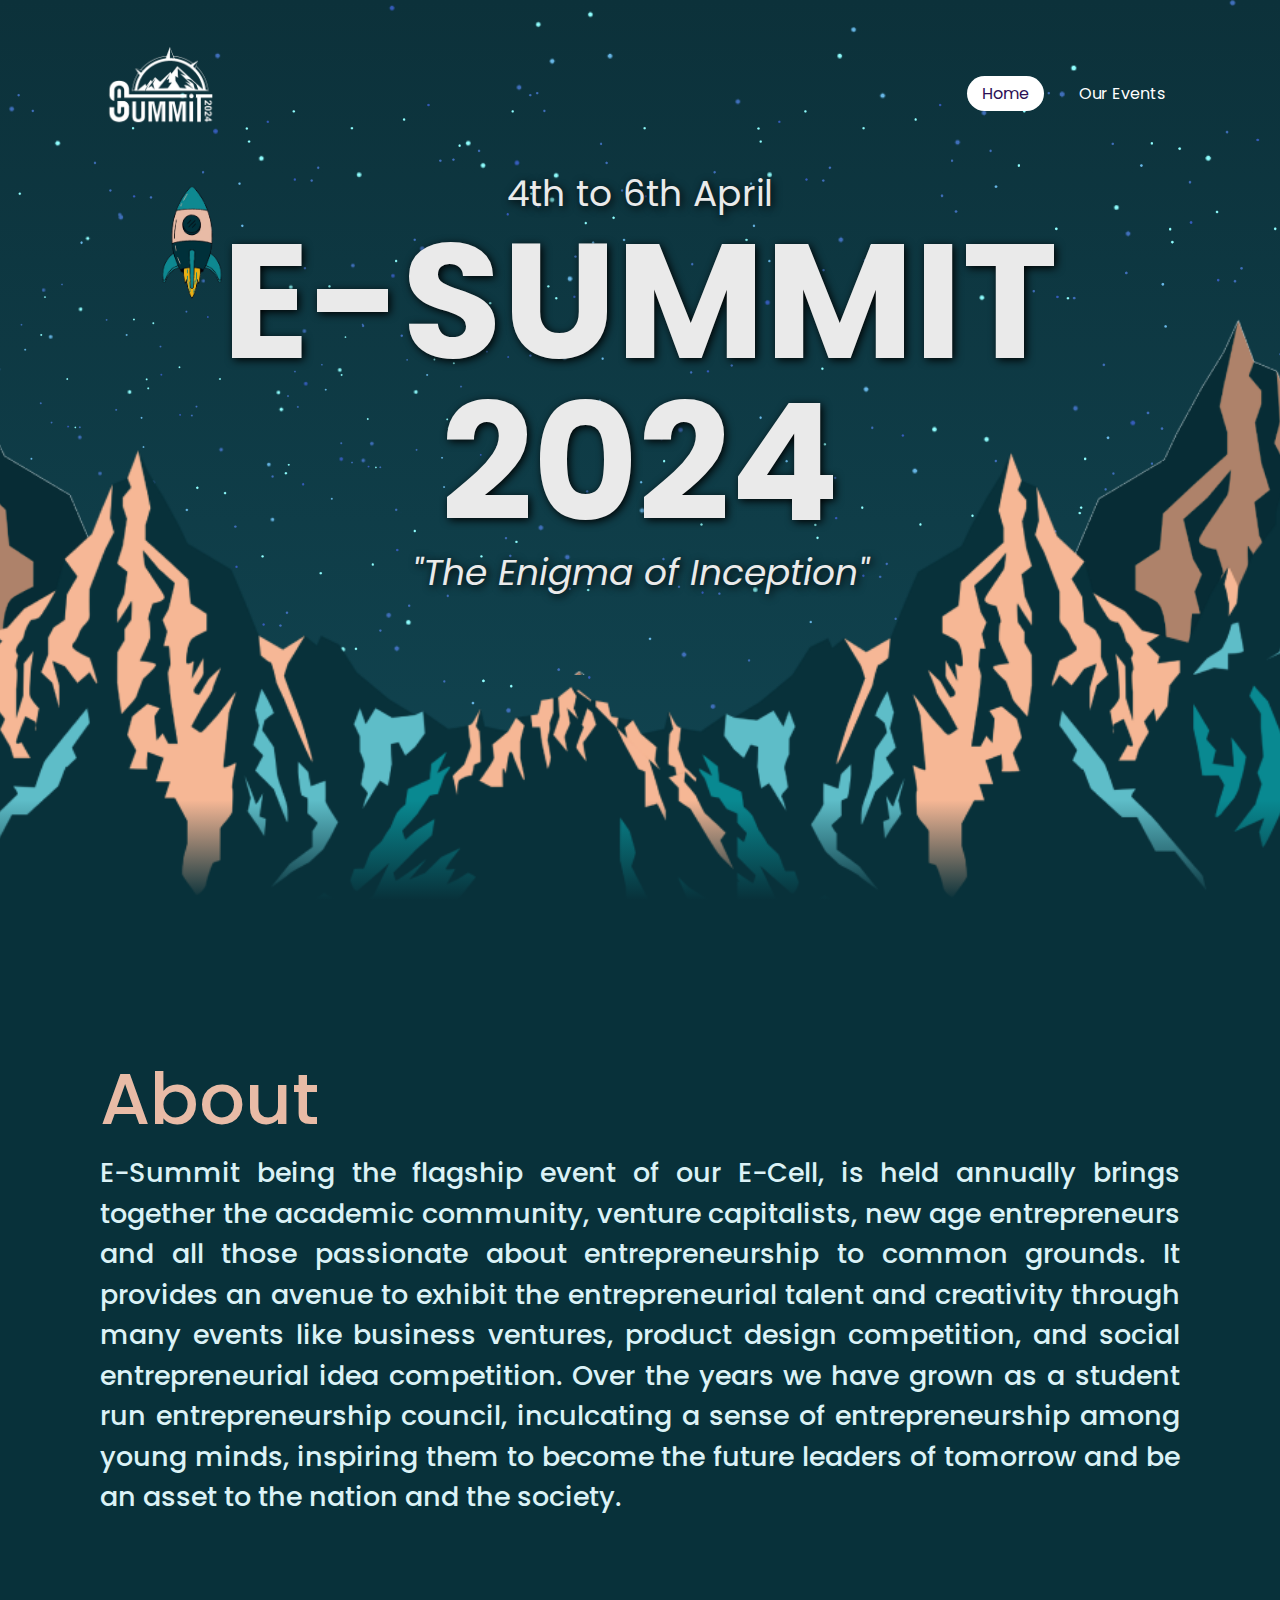
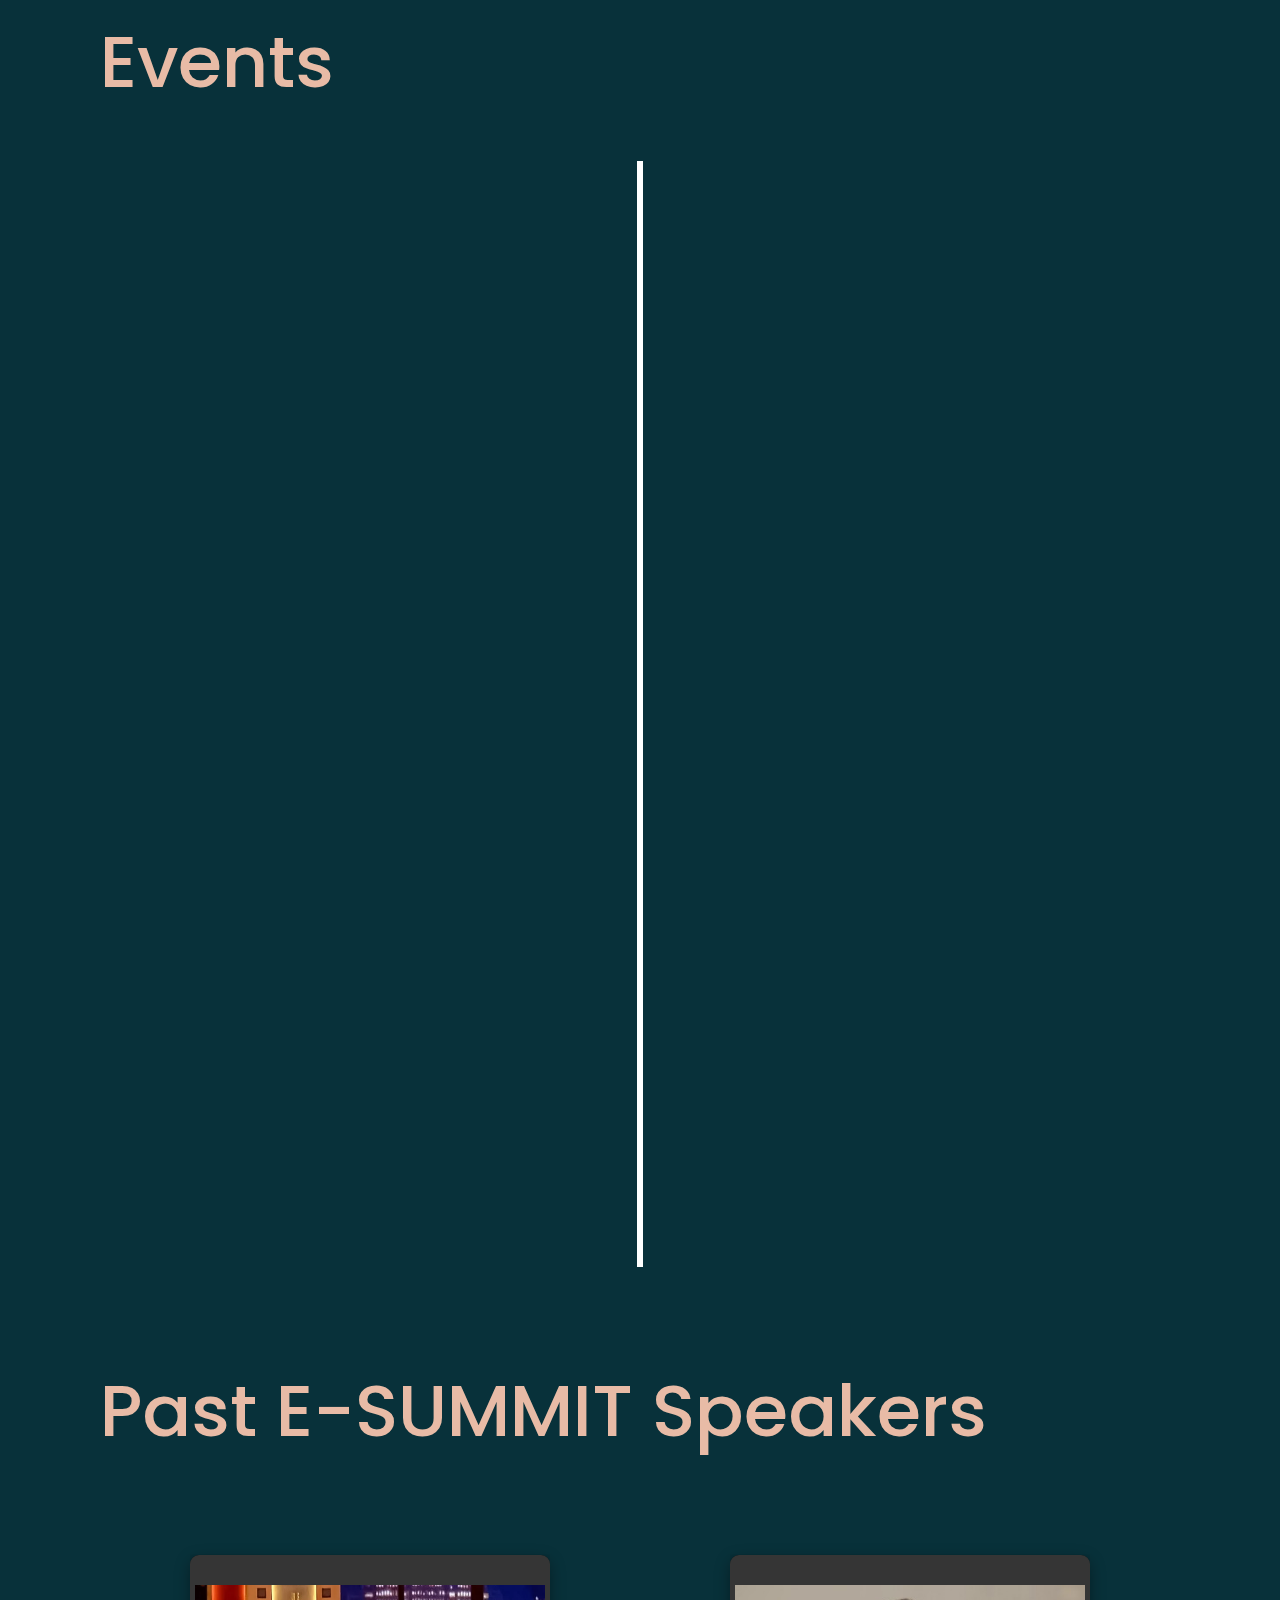
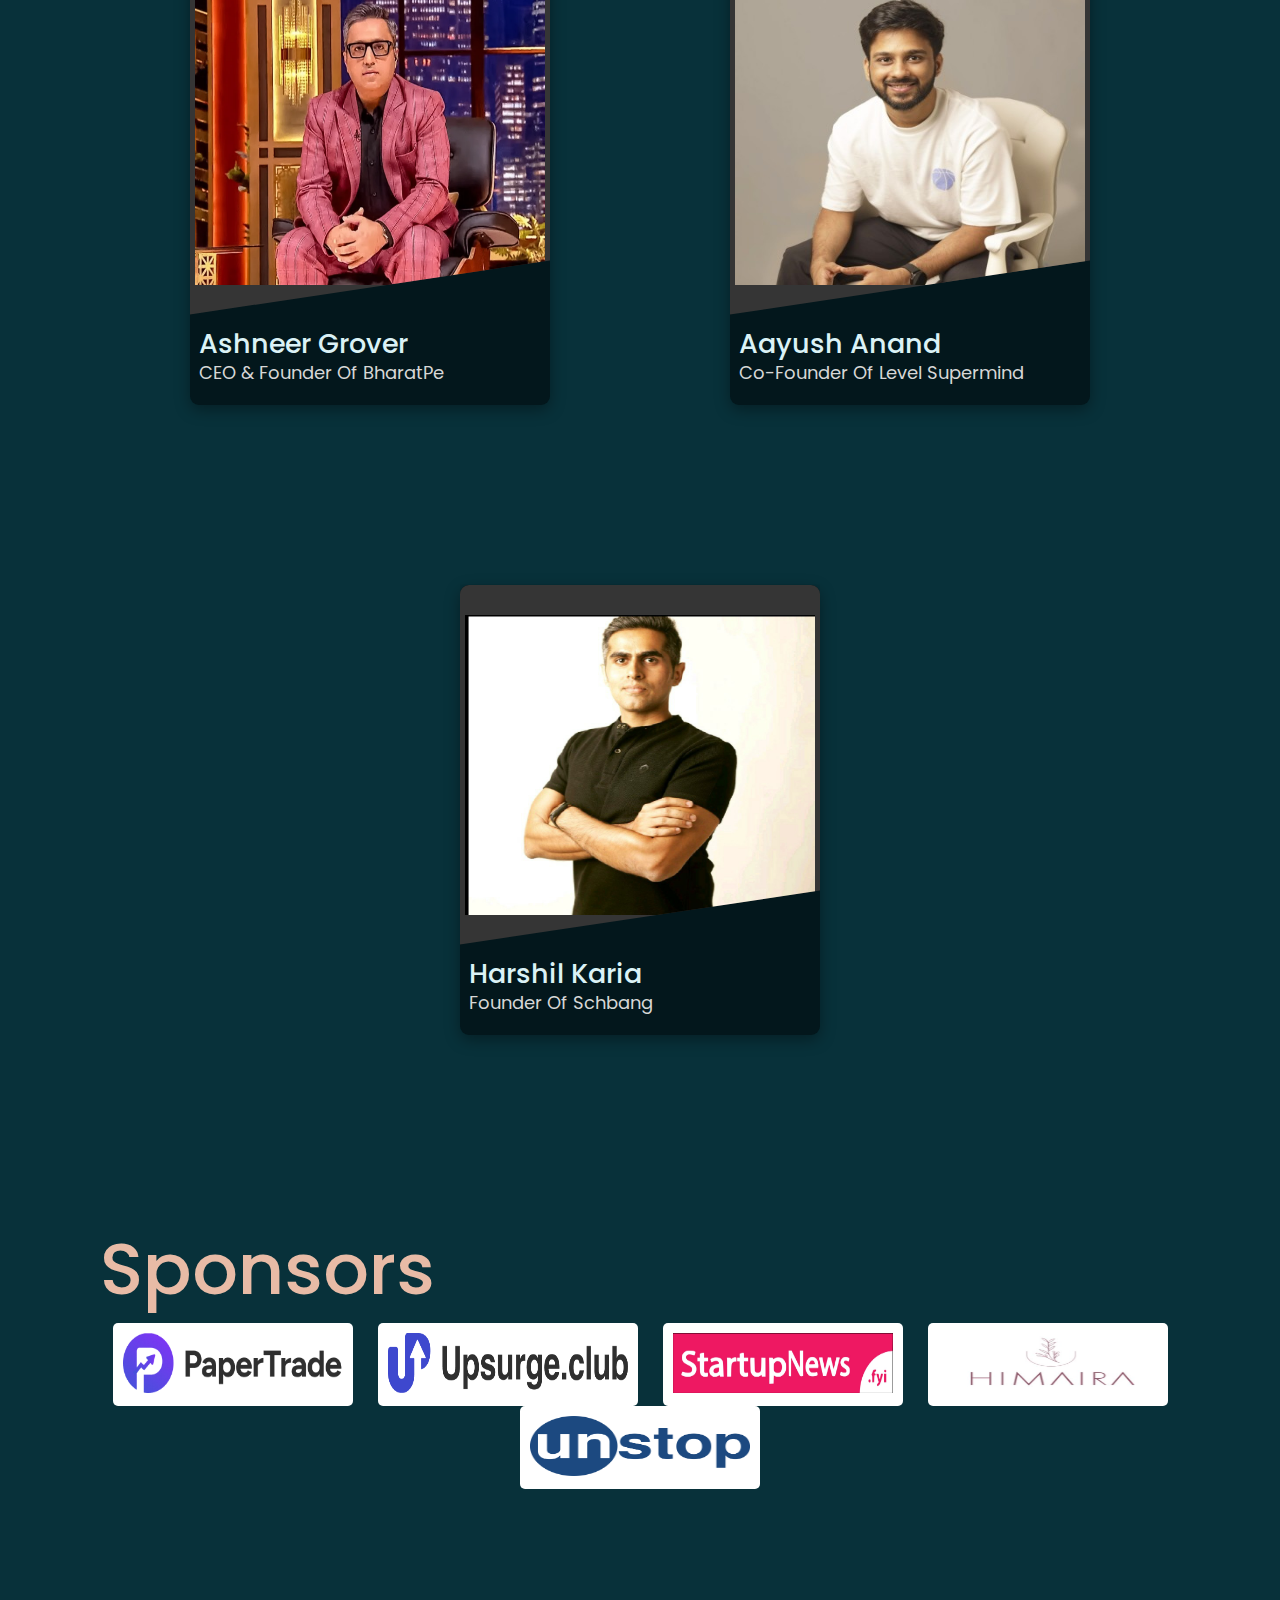
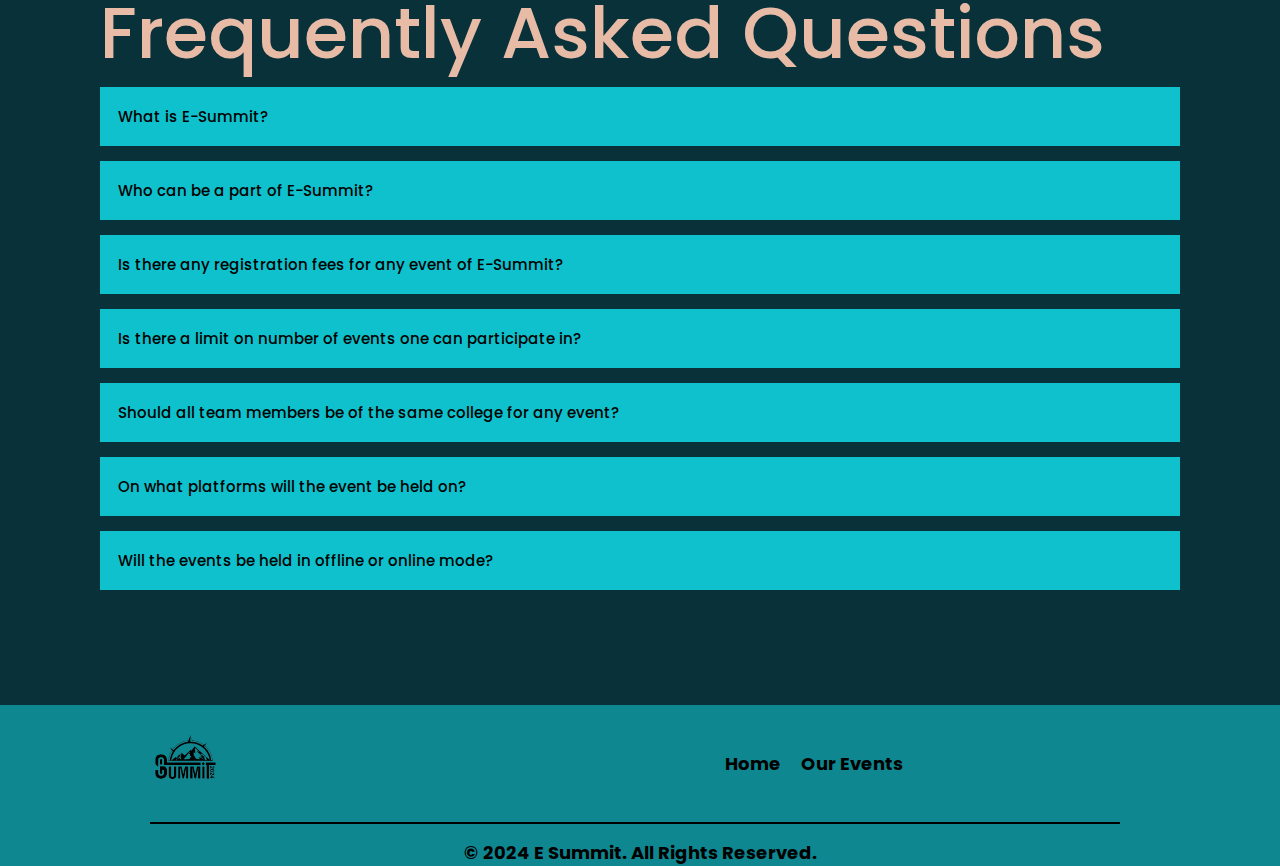
==== commit ac9b3ec9: "home page updated" ====
--- a/index.html
+++ b/index.html
@@ -108,8 +108,8 @@
             <div class="text-box">
               <div class="topics">
                 <h2 style="font-size: 4vh;">Econ-Summit</h2>
-                <a href="https://unstop.com/competitions/econ-summit-model-united-nations-e-summit-2024-k-j-somaiya-college-of-engineering-kjsce-mumbai-931022">
-                  <button type="submit" name="Register">Register Now</button>
+                <a href="https://unstop.com/competitions/virtual-stock-market-simulation-e-summit24-k-j-somaiya-college-of-engineering-kjsce-mumbai-929934?lb=B5P1VL">
+                  <button type="submit" name="Register" style="margin-left: 120px;">Register Now</button>
                 </a>
               </div>
               <small>4th April | 8:00 AM IST to 6:00 PM IST</small>
@@ -145,8 +145,8 @@
             <div class="text-box">
               <div class="topics">
                 <h2 style="font-size: 4vh;">Ennovate</h2>
-                <a href="https://unstop.com/competitions/ennovate24-e-summit-2024-k-j-somaiya-college-of-engineering-kjsce-mumbai-931993">
-                  <button type="submit" name="Register">Register Now</button>
+                <a href="https://unstop.com/competitions/virtual-stock-market-simulation-e-summit24-k-j-somaiya-college-of-engineering-kjsce-mumbai-929934?lb=B5P1VL">
+                  <button type="submit" name="Register" style="margin-left: 180px;">Register Now</button>
                 </a>
               </div>
               <small>6th April</small>
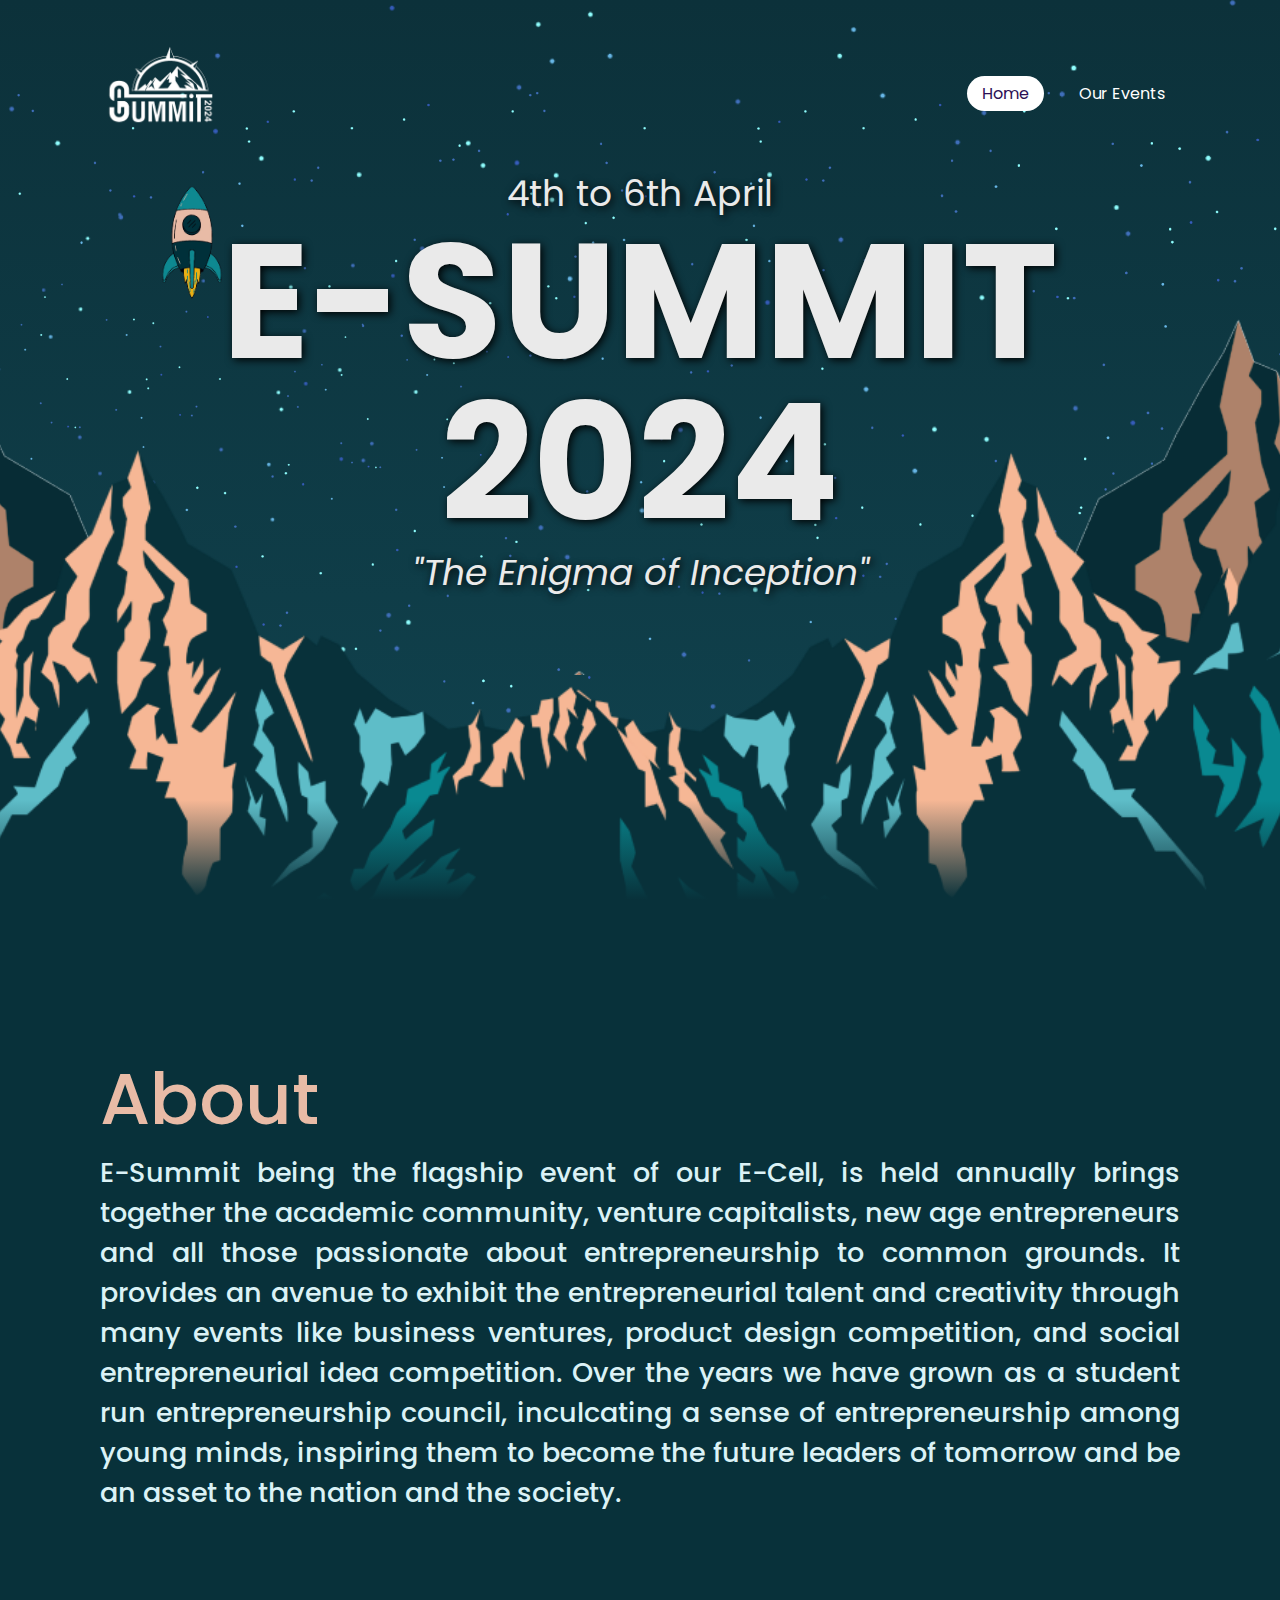
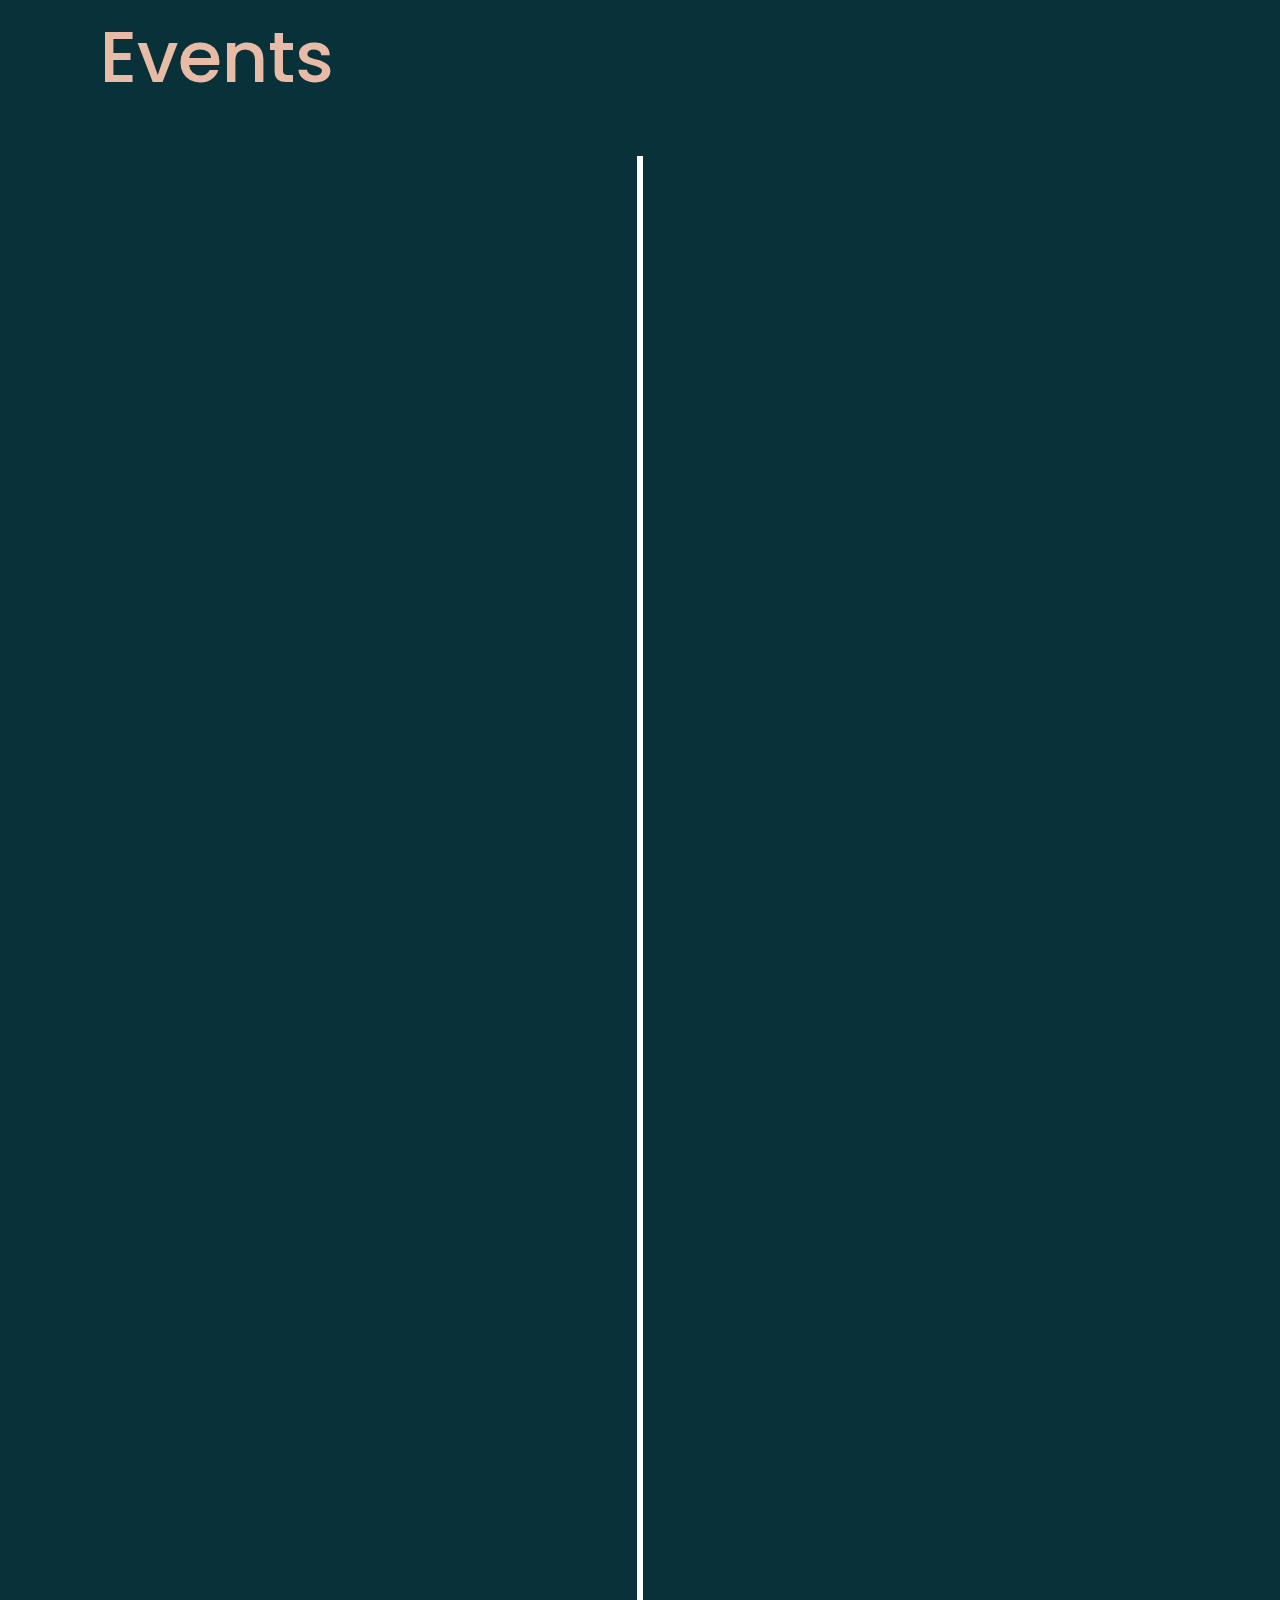
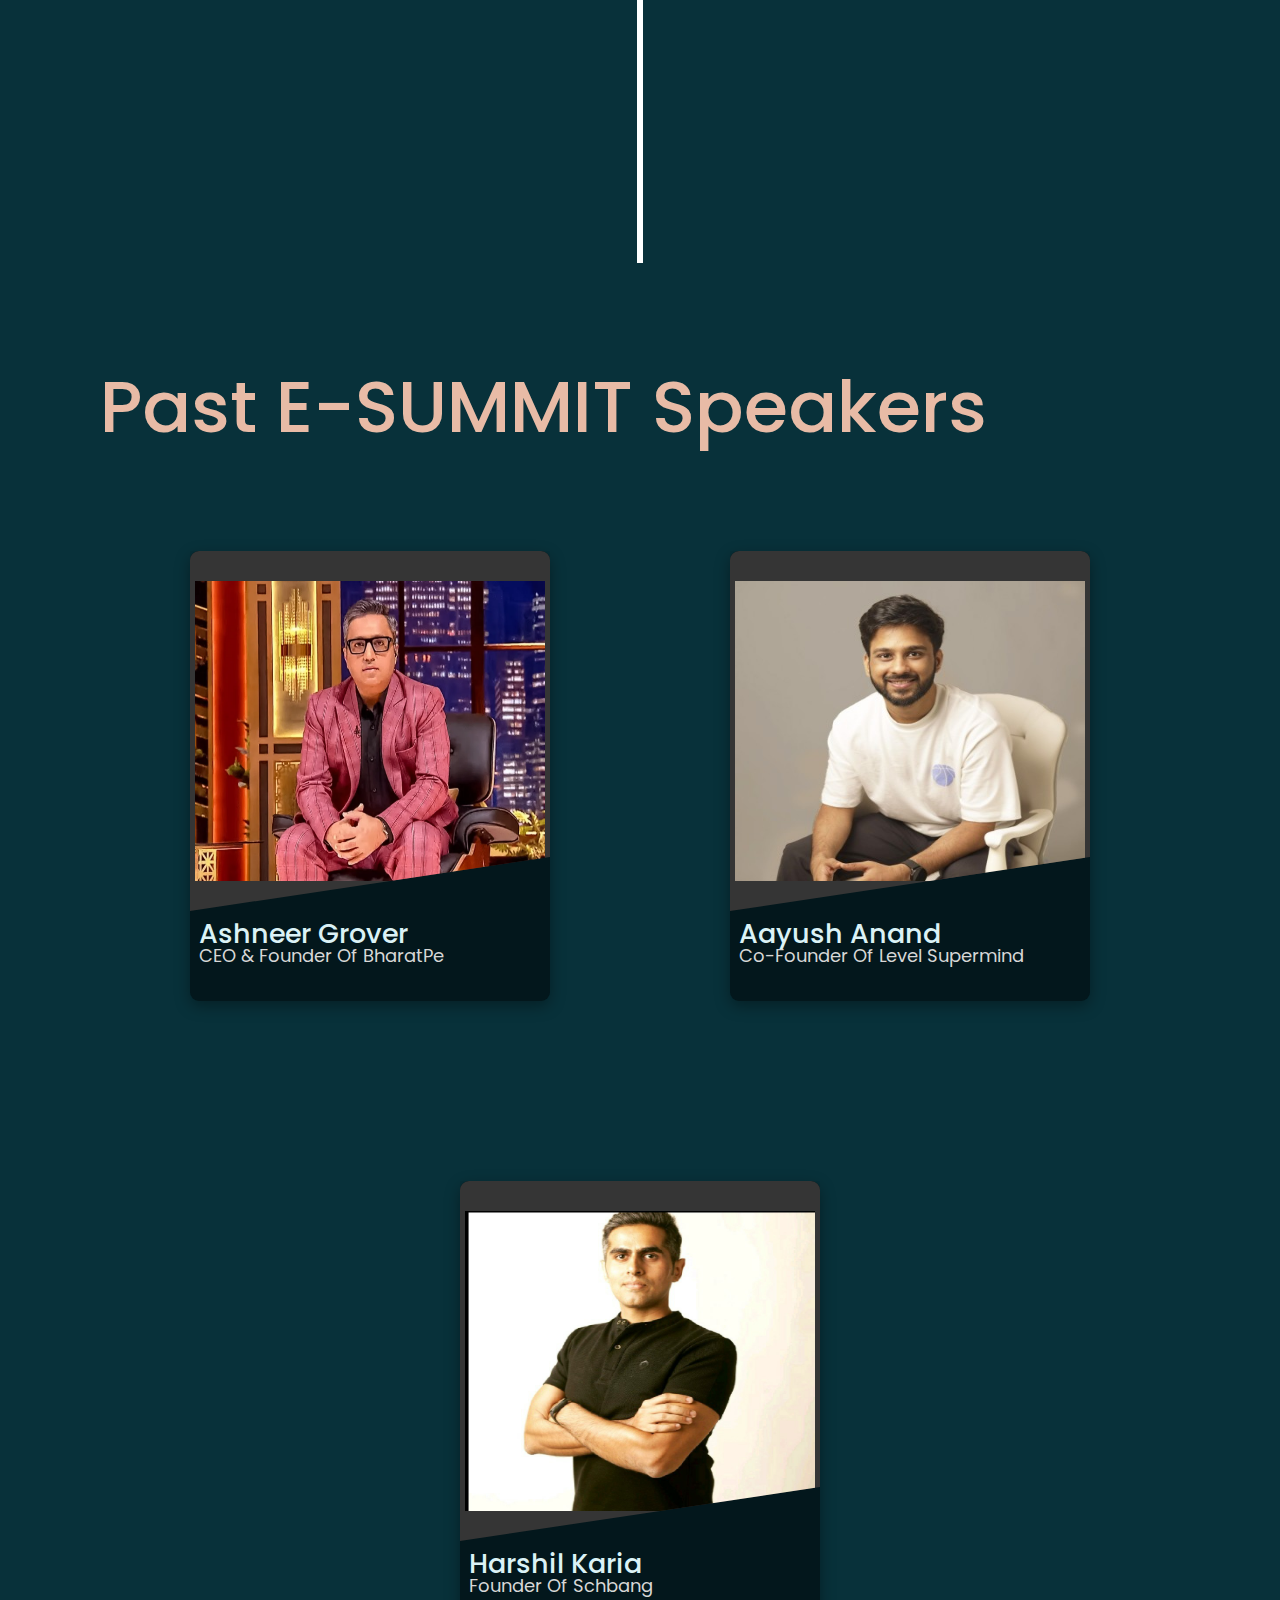
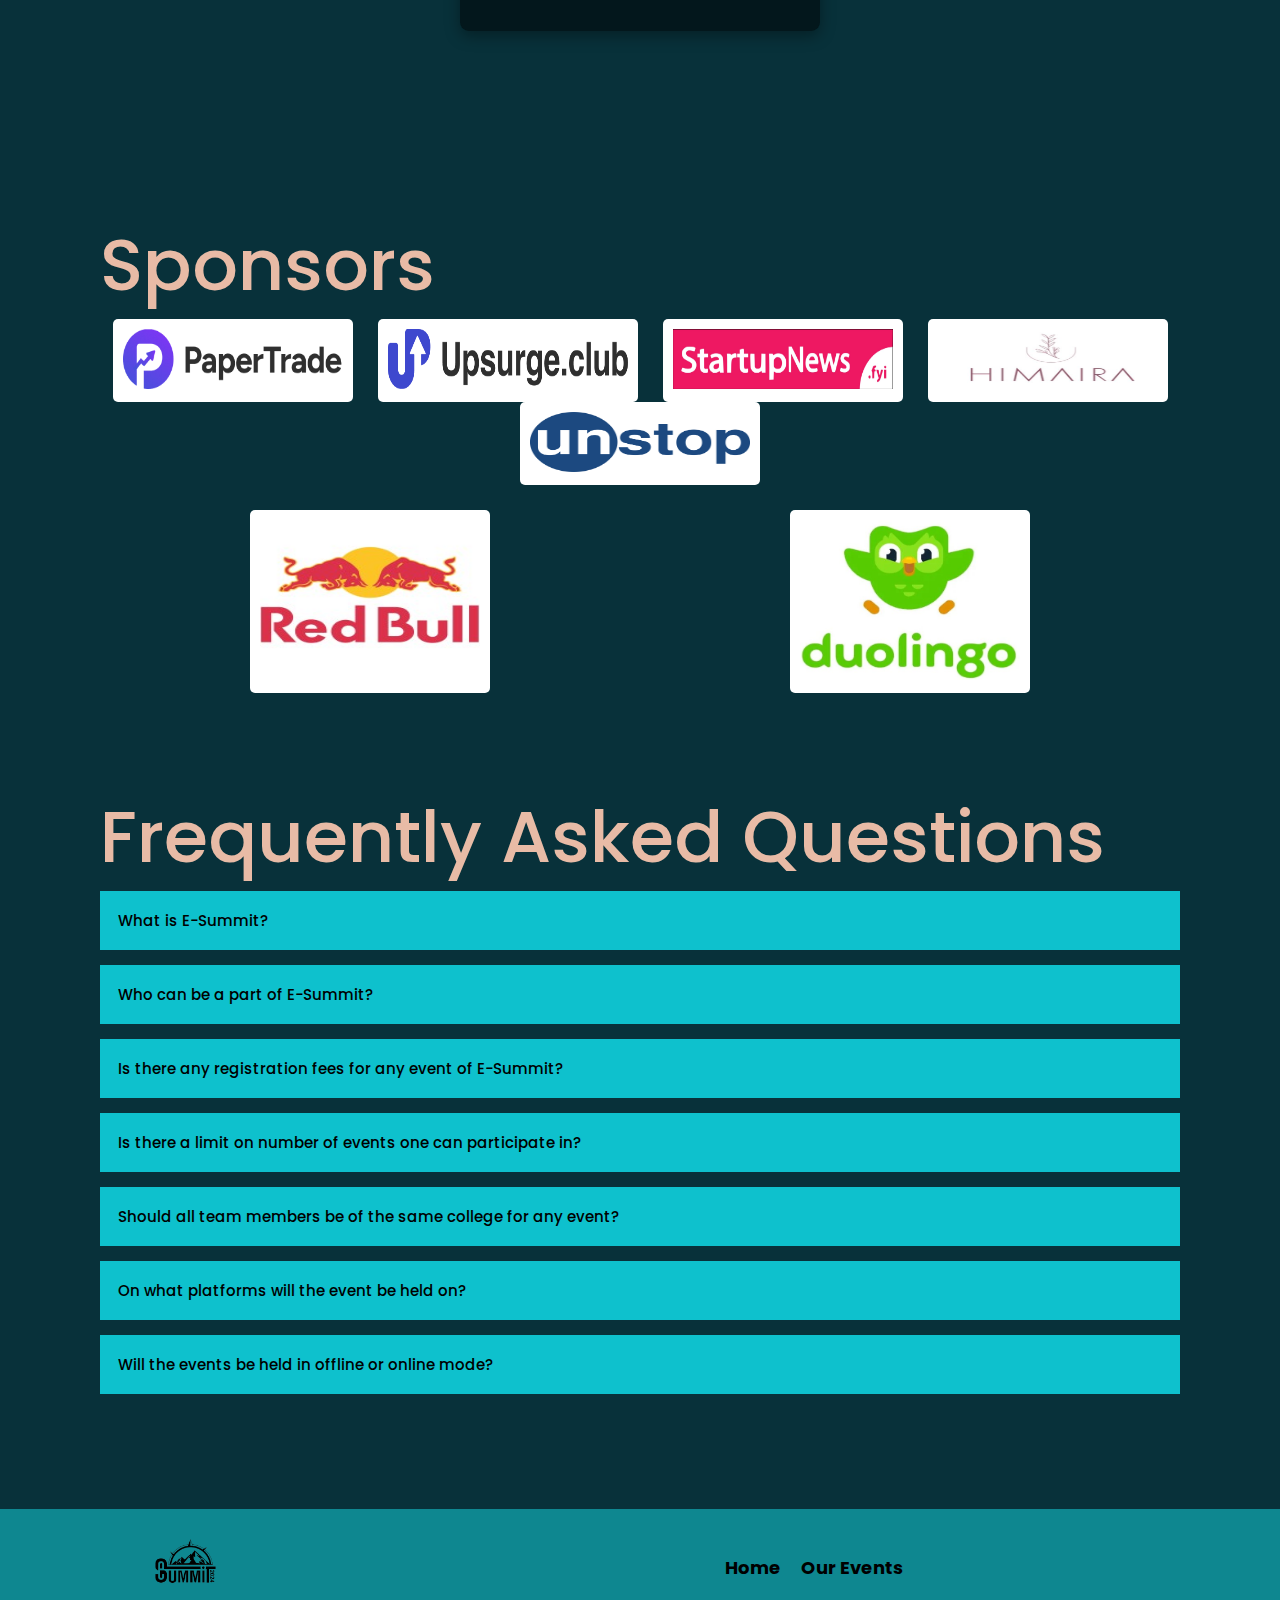
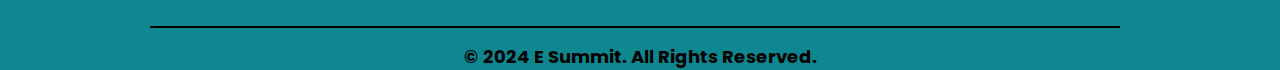
==== commit 801fed05: "commit" ====
--- a/index.html
+++ b/index.html
@@ -60,7 +60,7 @@
     </div>
     <div class="sec" id="sec">
       <h2 style = "margin-top: 5vh;">About</h2>
-      <p style="text-align: justify;"> E-Summit being the flagship event of our E-Cell, is held annually
+      <p> E-Summit being the flagship event of our E-Cell, is held annually
         brings together the academic community, venture capitalists, new age
         entrepreneurs and all those passionate about entrepreneurship to
         common grounds. It provides an avenue to exhibit the entrepreneurial
@@ -84,7 +84,7 @@
             <img src = "white.jpg">
             <div class="text-box">
               <div class="topics">
-                <h2 style="font-size: 4vh;">BloomBox Stock Exchange</h2>
+                <h2>BloomBox Stock Exchange</h2>
                 <a href="https://unstop.com/competitions/virtual-stock-market-simulation-e-summit24-k-j-somaiya-college-of-engineering-kjsce-mumbai-929934?lb=B5P1VL">
                   <button type="submit" name="Register">Register Now</button>
                 </a>
@@ -107,13 +107,16 @@
             <img src = "white.jpg">
             <div class="text-box">
               <div class="topics">
-                <h2 style="font-size: 4vh;">Econ-Summit</h2>
+                <h2 >Econ-Summit</h2>
                 <a href="https://unstop.com/competitions/virtual-stock-market-simulation-e-summit24-k-j-somaiya-college-of-engineering-kjsce-mumbai-929934?lb=B5P1VL">
                   <button type="submit" name="Register" style="margin-left: 120px;">Register Now</button>
                 </a>
               </div>
-              <small>4th April | 8:00 AM IST to 6:00 PM IST</small>
-              <small>5th April | 8:00 AM IST to 1:00 PM IST</small>
+              <br>
+              <b>Training Workshop:</b>
+              <small>   2rd April | 8:00 PM IST to 10:00 PM IST</small>
+              <b>Stock Trading:</b>
+              <small>   3rd April 9:00 AM IST | 5th April 1:30 PM IST</small>
               <p style="margin-bottom: -6px;">
                 EconSummit a collaboration event with The Debate Society, is a business-themed Model United Nations conference, where participants simulate diplomatic discussions and negotiations related to global business and economic issues. 
               </p>
@@ -122,29 +125,37 @@
           </div>
         </a>
 
-        <!-- <a href="./sharktank.html" style="text-decoration: none;">
+        <a href="./casequest.html" style="text-decoration: none;">
           <div class="container left-container">
             <img src = "white.jpg">
             <div class="text-box">
               <div class="topics">
-                <h2 style="font-size: 4vh;">KJSCE Shark Tank</h2>
-                <button type="submit" name="Register">Register Now</button>
-              </div>
-              <small>4th April | 5:00 PM IST</small>
+                <h2 >Case Quest</h2>
+                <a href="https://unstop.com/competitions/case-quest-e-summit-2024-k-j-somaiya-college-of-engineering-kjsce-mumbai-933863?fbclid=PAAaY-eUdgnWTLRCrfwXI8msdd1nxGzAHAa6B4DyYFonsof-JwgJJjxvlhts4">
+                  <button type="submit" name="Register" style="margin-left: 120px;">Register Now</button>
+                </a>
+              </div>
+              <br>
+              <b>Round 1 Submission:</b>
+              <small>   29th March | 5:00 PM IST</small> <br>
+              <b>Round 2 Problem Statement Announcement:</b>
+              <small>   31st March | 5:00 PM IST</small> <br>
+              <b>Finals In KJSCE:</b>
+              <small>   6th April | 9:00 AM IST</small>
               <p style="margin-bottom: -5px;">
-                Shark Tank Mumbai, hosted by KJ Somaiya College of Engineering, offers startups from across the city a shot at vital funding from seasoned venture capitalists. Entrepreneurs undergo rigorous screening, presenting compelling video pitches before a panel of investors
+                Introducing Case Quest, a case study competition organized by BloomBox, the E-cell of KJSCE, presents an engaging challenge for participants. Comprising two rounds - Round 1 and Round 2 (Final Round) - this competition invites teams of 2-4 members to tackle provided problem statements with innovative solutions.
               </p>
               <span class = "left-container-arrow"></span>
             </div>
           </div>
-        </a> -->
+        </a>
 
         <a href="./ennovate.html" style="text-decoration: none;">
-          <div class="container left-container">
+          <div class="container right-container">
             <img src = "white.jpg">
             <div class="text-box">
               <div class="topics">
-                <h2 style="font-size: 4vh;">Ennovate</h2>
+                <h2 >Ennovate</h2>
                 <a href="https://unstop.com/competitions/virtual-stock-market-simulation-e-summit24-k-j-somaiya-college-of-engineering-kjsce-mumbai-929934?lb=B5P1VL">
                   <button type="submit" name="Register" style="margin-left: 180px;">Register Now</button>
                 </a>
@@ -153,7 +164,7 @@
               <p style="margin-bottom: -5px;">
                 A Techno-Business competition that revolves around three key pillars: Innovation, presentation and Business Model Development transforming ideas into pragmatic solutions.
               </p>
-              <span class = "left-container-arrow"></span>
+              <span class = "right-container-arrow"></span>
             </div>
           </div>
         </a>
@@ -232,6 +243,17 @@
         </div>
         <div class="sponsor">
           <img src="./Unstop-Logo-Blue-Extra-Large.jpg" alt="" style="height: 60px; width: 220px;">
+        </div>
+      </div>
+
+      <br>
+
+      <div class="row">
+        <div class="sponsor">
+          <img src="./red_bull_logo.jpeg" alt="" style="height: 160px; width: 220px;">
+        </div>
+        <div class="sponsor">
+          <img src="./duolingo.jpg" alt="" style="height: 160px; width: 220px;">
         </div>
       </div>
   </div>
--- a/style.css
+++ b/style.css
@@ -168,15 +168,13 @@
     font-family: Rounded Mplus 1c;
     font-size: 8vh;
     font-weight: 500;
-    letter-spacing: 0em;
-    line-height: 1.5;
     color: hsla(19, 59%, 78%, 1);
 }
 .sec p
 {
     font-family: Rounded Mplus 1c;
     font-size: 3vh;
-    line-height: 1.5;
+    text-align: justify;
     font-weight: 500;
     color: hsla(188, 59%, 91%, 1);
     margin-bottom: 10vh;
@@ -358,6 +356,10 @@
     display: flex;
 }
 
+.topics h2 {
+    font-size: 4vh;
+}
+
 .topics button{
     margin-left: auto;
     border-radius: 1vh;
@@ -366,6 +368,7 @@
     border-width: 0.1vh;
     font-size: 2vh;
 }
+
 
 .topics button:hover{
     background-color: #de8860;
@@ -582,6 +585,7 @@
     .sec p
     {
         font-size: 3vw;
+        text-align: justify;
     }
     .timeline{
         margin: 50px auto;
@@ -618,7 +622,7 @@
         margin-top: 5vh;
     }
     .card-inner img {
-        width: 750px;
+        width: 820px;
         height: 850px;
     }
     .row p{
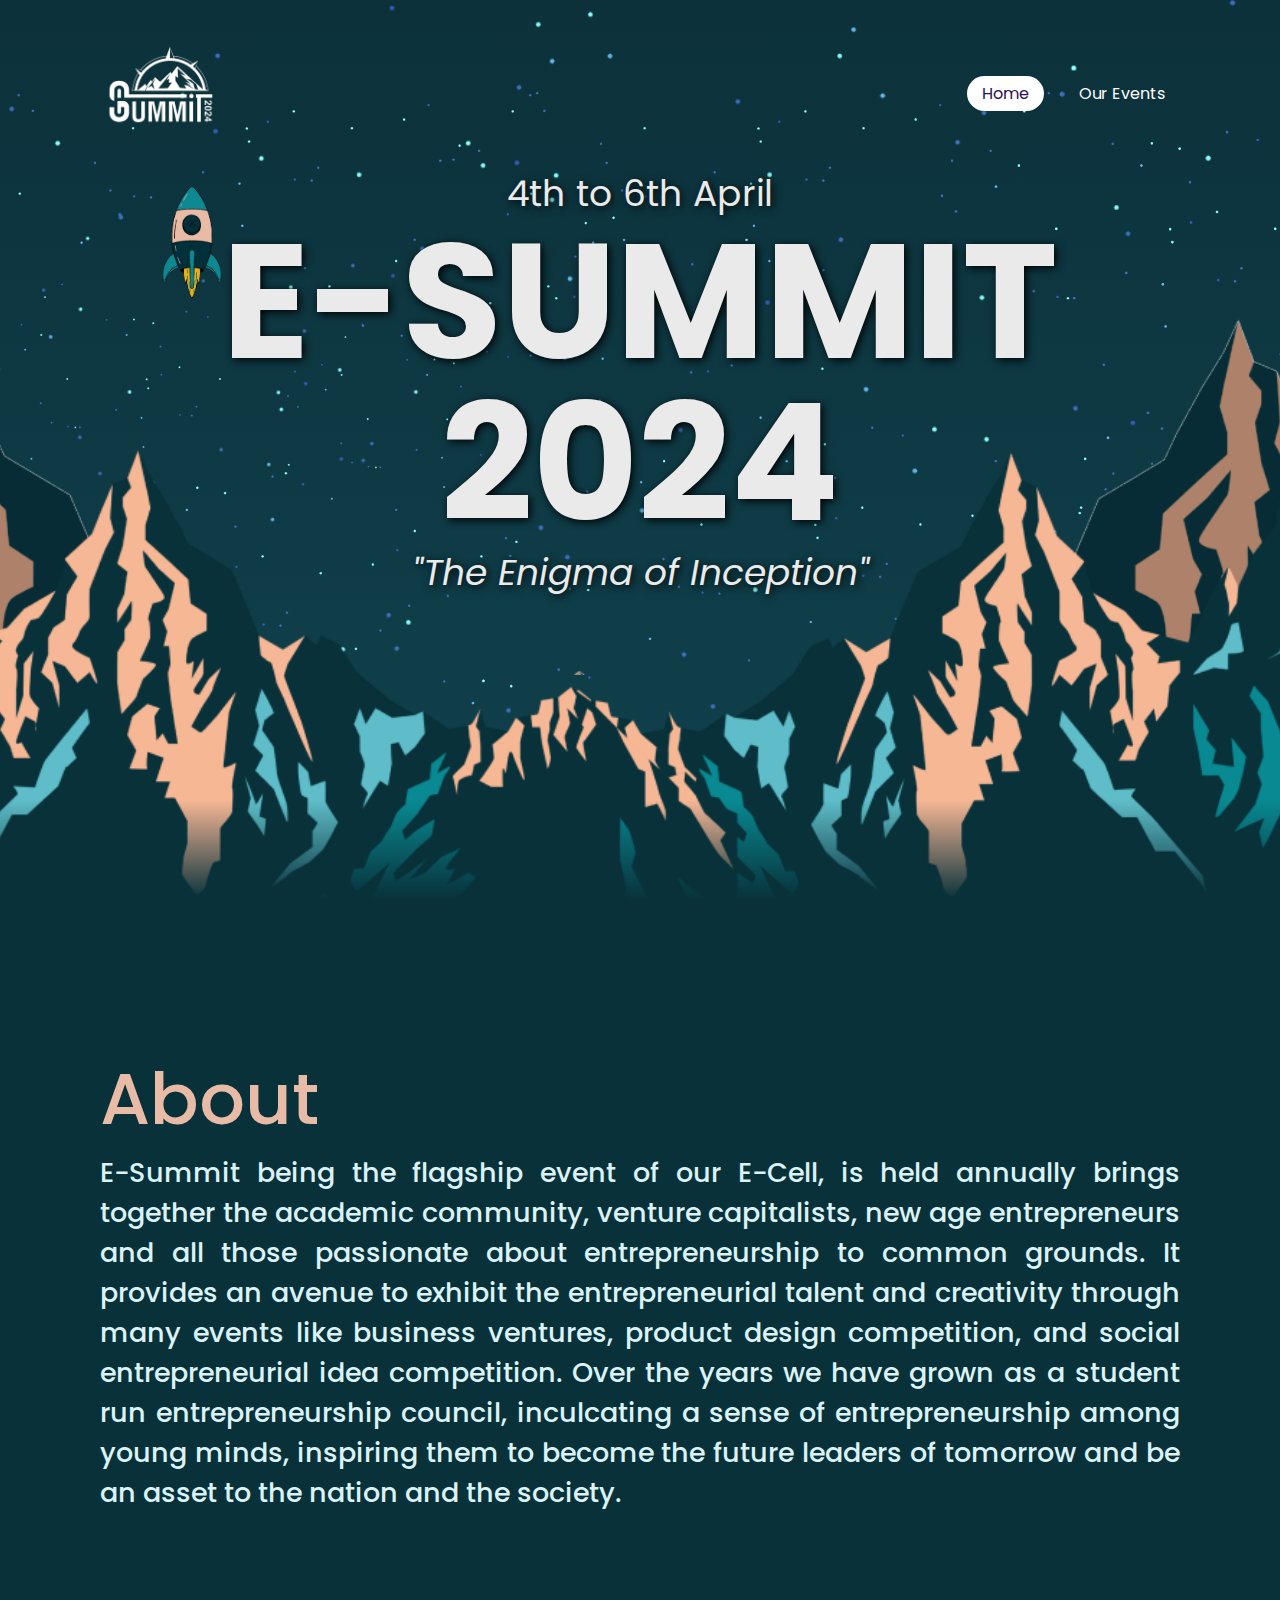
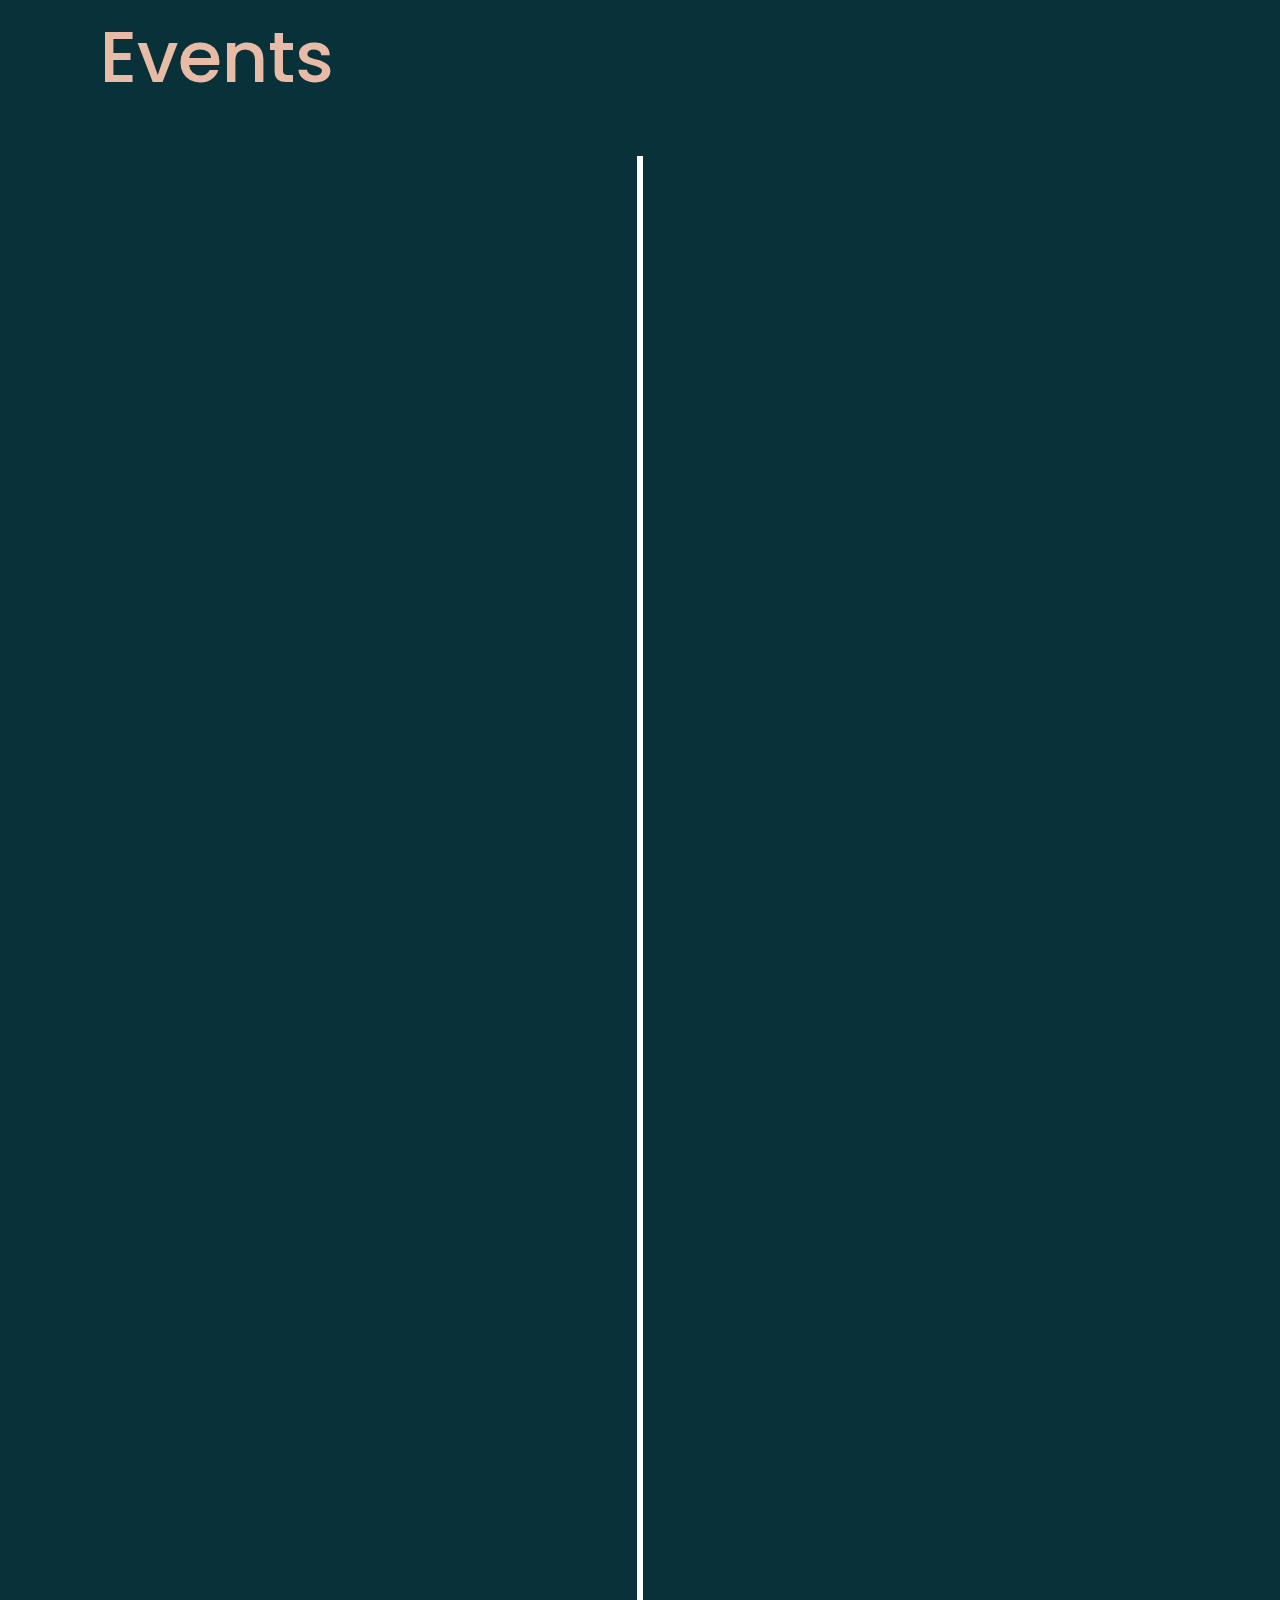
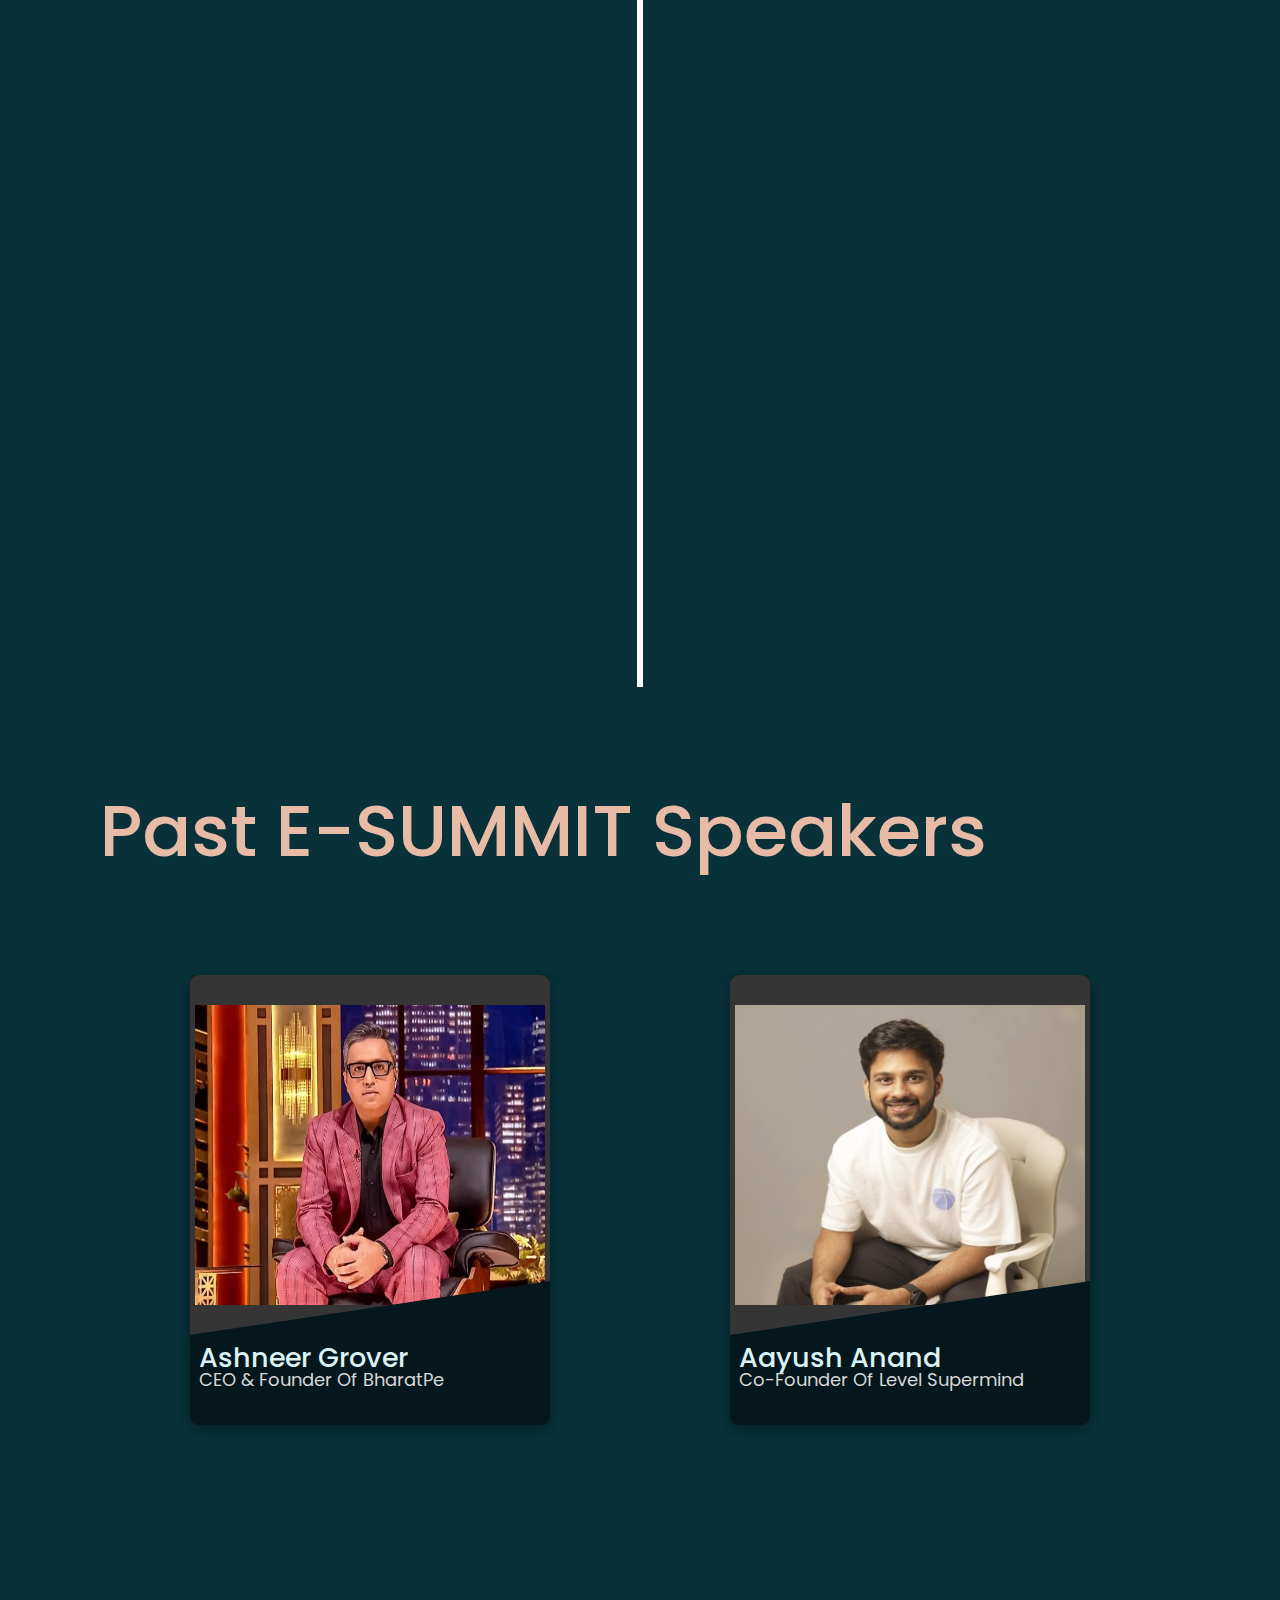
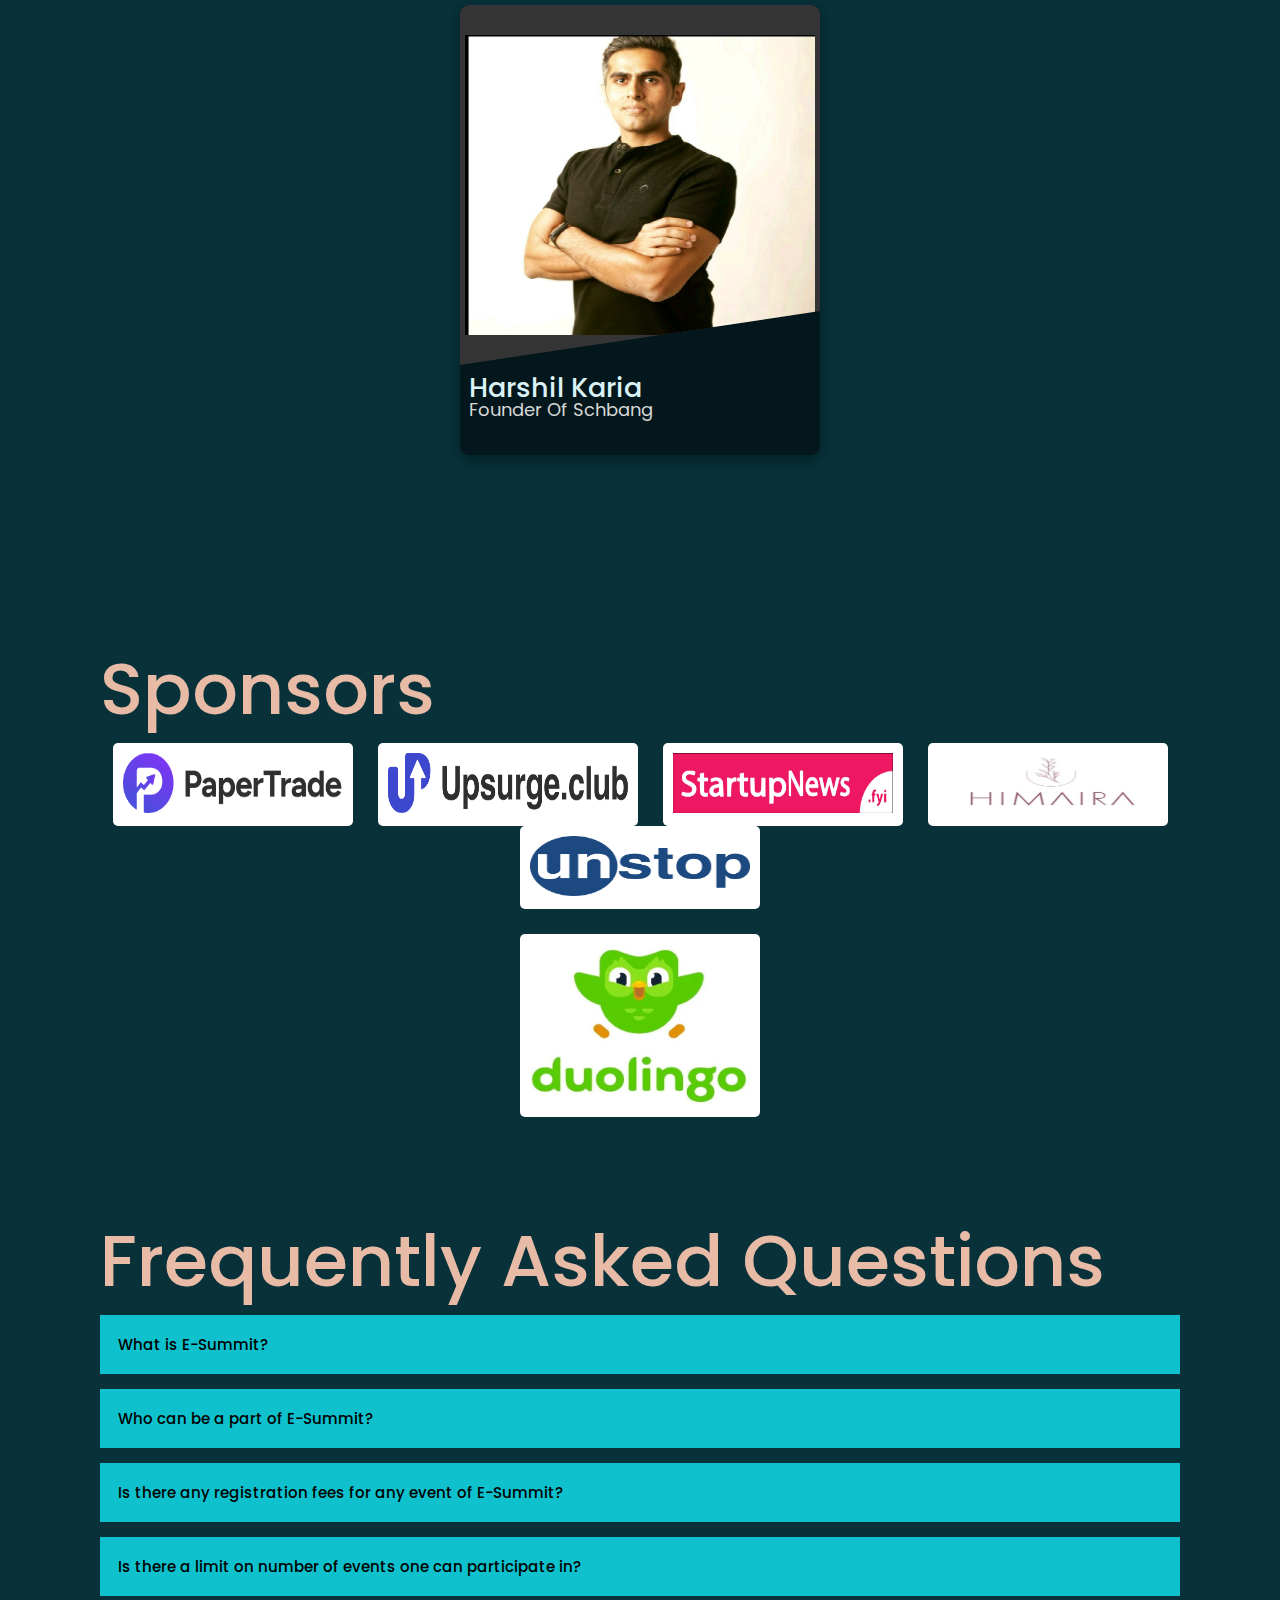
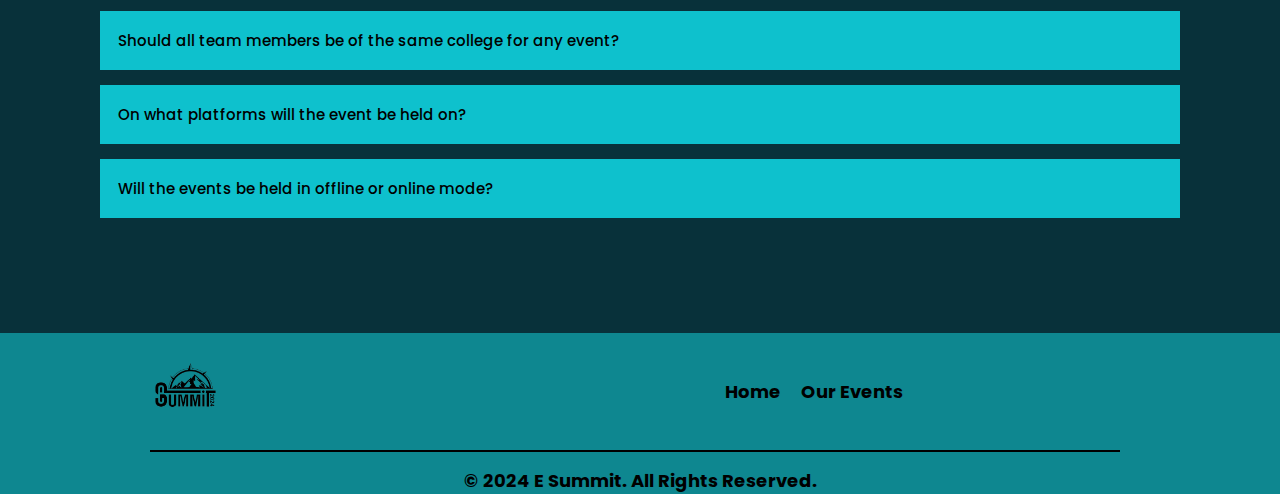
==== commit 736c2db9: "added new page and made pages in other pages" ====
--- a/index.html
+++ b/index.html
@@ -72,10 +72,6 @@
         tomorrow and be an asset to the nation and the society.
        </p>
 
-      <!-- <h2 style = "margin-top: 10vh;">Theme</h2>
-      <p>Lorem ipsum dolor sit amet, consectetur adipiscing elit. Cras ornare ultrices mauris id fringilla. Integer ac odio maximus, iaculis enim vel, molestie urna. Integer egestas venenatis orci sed sollicitudin. Nullam commodo, diam sed finibus vestibulum, erat nisi pellentesque nulla, ac rutrum enim nisi rutrum augue. Sed ac turpis eu velit ullamcorper lacinia et ut felis. In vitae ipsum et nunc ultrices venenatis mollis eu sapien. Mauris sit amet tellus ac elit bibendum vehicula non id lorem. Mauris aliquet rutrum eleifend. In quis purus mollis, pulvinar tortor vel, rhoncus risus. Aenean feugiat vel nunc vitae dictum.</p> -->
-
-
       <h2 style = "margin-top: 10vh;">Events</h2>
       <div class="timeline">
 
@@ -169,32 +165,28 @@
           </div>
         </a>
 
-        <!-- <div class="container left-container">
-          <img src = "white.jpg">
-          <div class="text-box">
-            <div class="topics">
-              <h2>Event5</h2>
-              <button type="submit" name="Register">Register Now</button>
-            </div>
-            <small>3 PM - 4 PM</small>
-            <p>Event Description</p>
-            <span class = "left-container-arrow"></span>
-          </div>
-        </div> -->
-
-        <!-- <div class="container right-container">
-          <img src = "white.jpg">
-          <div class="text-box">
-            <div class="topics">
-              <h2>Event6</h2>
-              <button type="submit" name="Register">Register Now</button>
-            </div>
-            <small>3 PM - 4 PM</small>
-            <p>Event Description</p>
-            <span class = "right-container-arrow"></span>
-          </div>
-        </div> -->
-
+        <a href="./brandrevive.html" style="text-decoration: none;">
+          <div class="container left-container">
+            <img src = "white.jpg">
+            <div class="text-box">
+              <div class="topics">
+                <h2 >Brand Revive</h2>
+                <a href="https://unstop.com/competitions/brand-revive-a-marketing-competition-e-summit-2024-k-j-somaiya-college-of-engineering-kjsce-mumbai-939680">
+                  <button type="submit" name="Register" style="margin-left: 120px;">Register Now</button>
+                </a>
+              </div>
+              <br>
+              <b>Round 1: Online Trivia Quiz:</b>
+              <small>   2nd April | 6:00 PM IST</small> <br>
+              <b>Round 2: Offline Mode</b>
+              <small>   6th April | 1:00 to 5:00 PM IST</small> <br>
+              <p style="margin-bottom: -5px;">
+                Introducing "Brand-Revive", a marketing competition organized by BloomBox, the E-Cell of KJSCE, as part of E-Summit 2024. This challenge is designed to test participants' knowledge and skills in building effective marketing strategies.
+              </p>
+              <span class = "left-container-arrow"></span>
+            </div>
+          </div>
+        </a>
       </div>
 
       <h2 style = "margin-top: 10vh;">Past E-SUMMIT Speakers</h2>
@@ -249,9 +241,6 @@
       <br>
 
       <div class="row">
-        <div class="sponsor">
-          <img src="./red_bull_logo.jpeg" alt="" style="height: 160px; width: 220px;">
-        </div>
         <div class="sponsor">
           <img src="./duolingo.jpg" alt="" style="height: 160px; width: 220px;">
         </div>
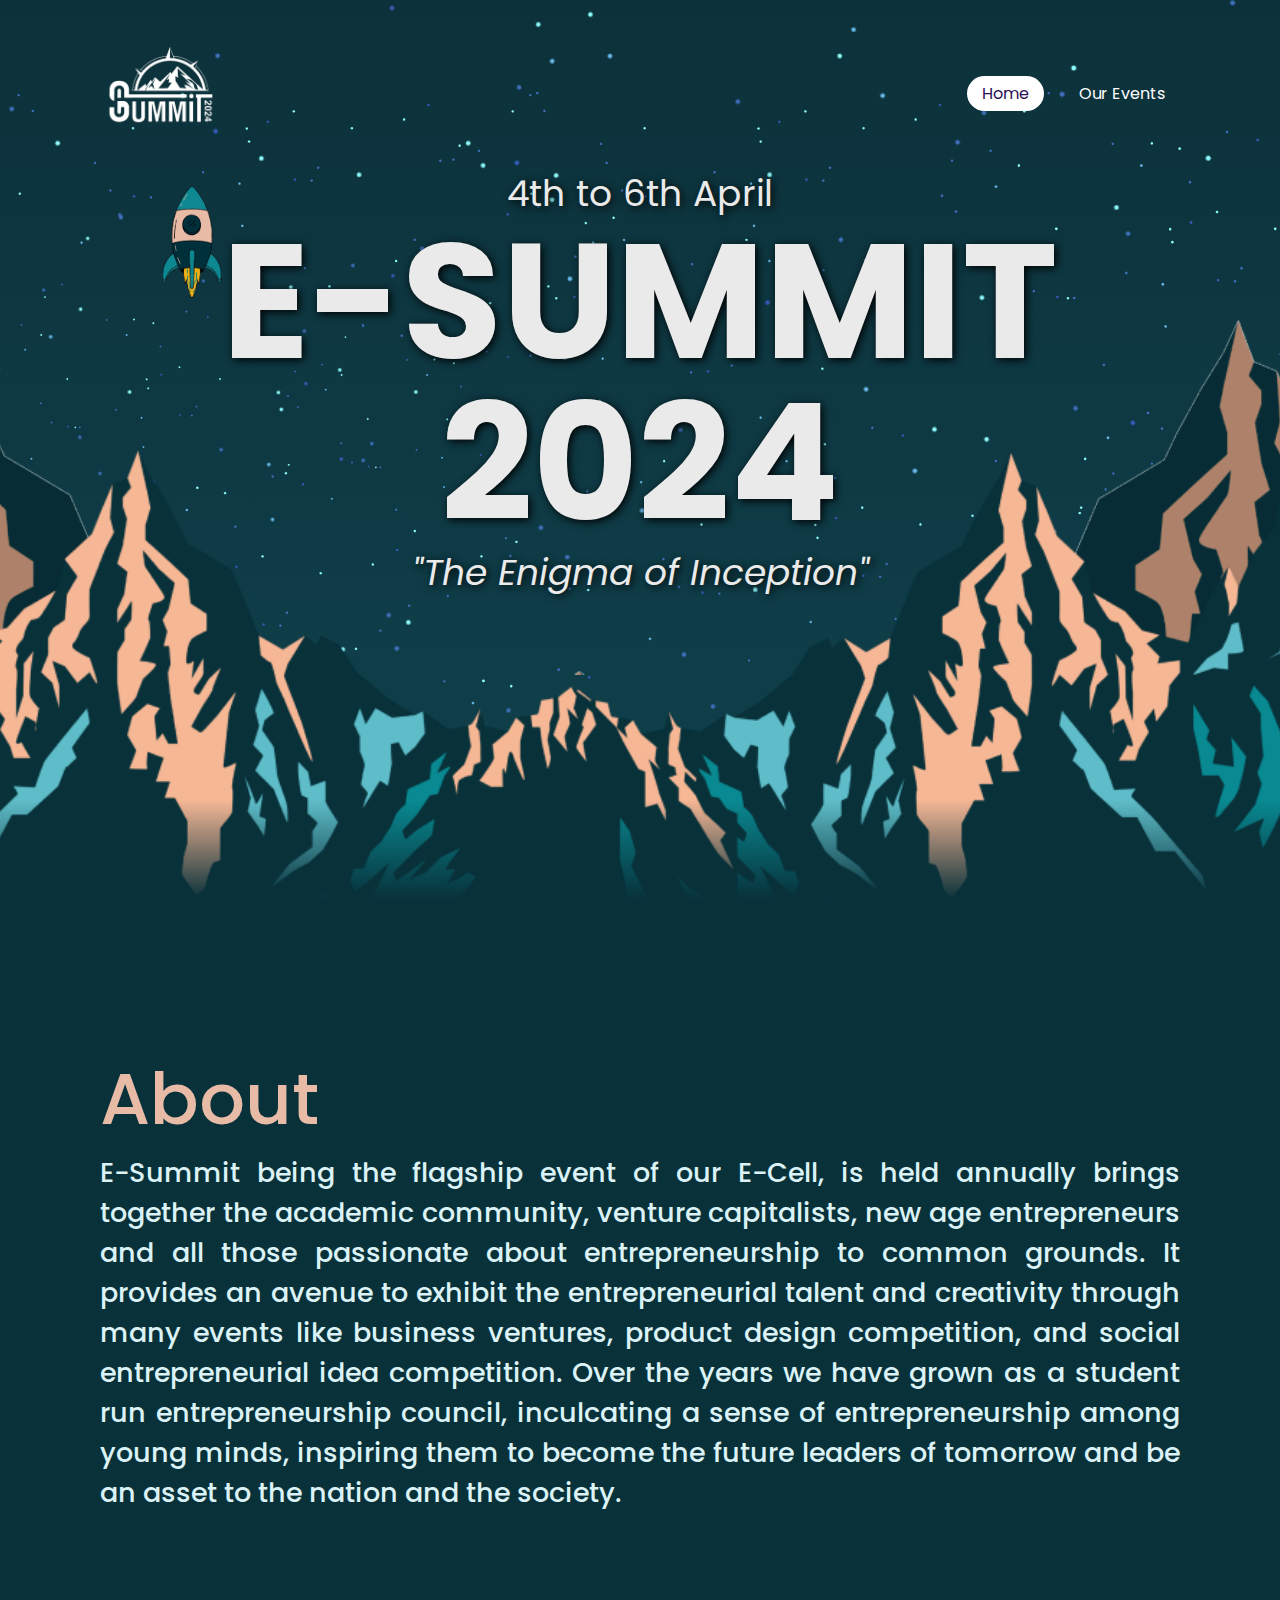
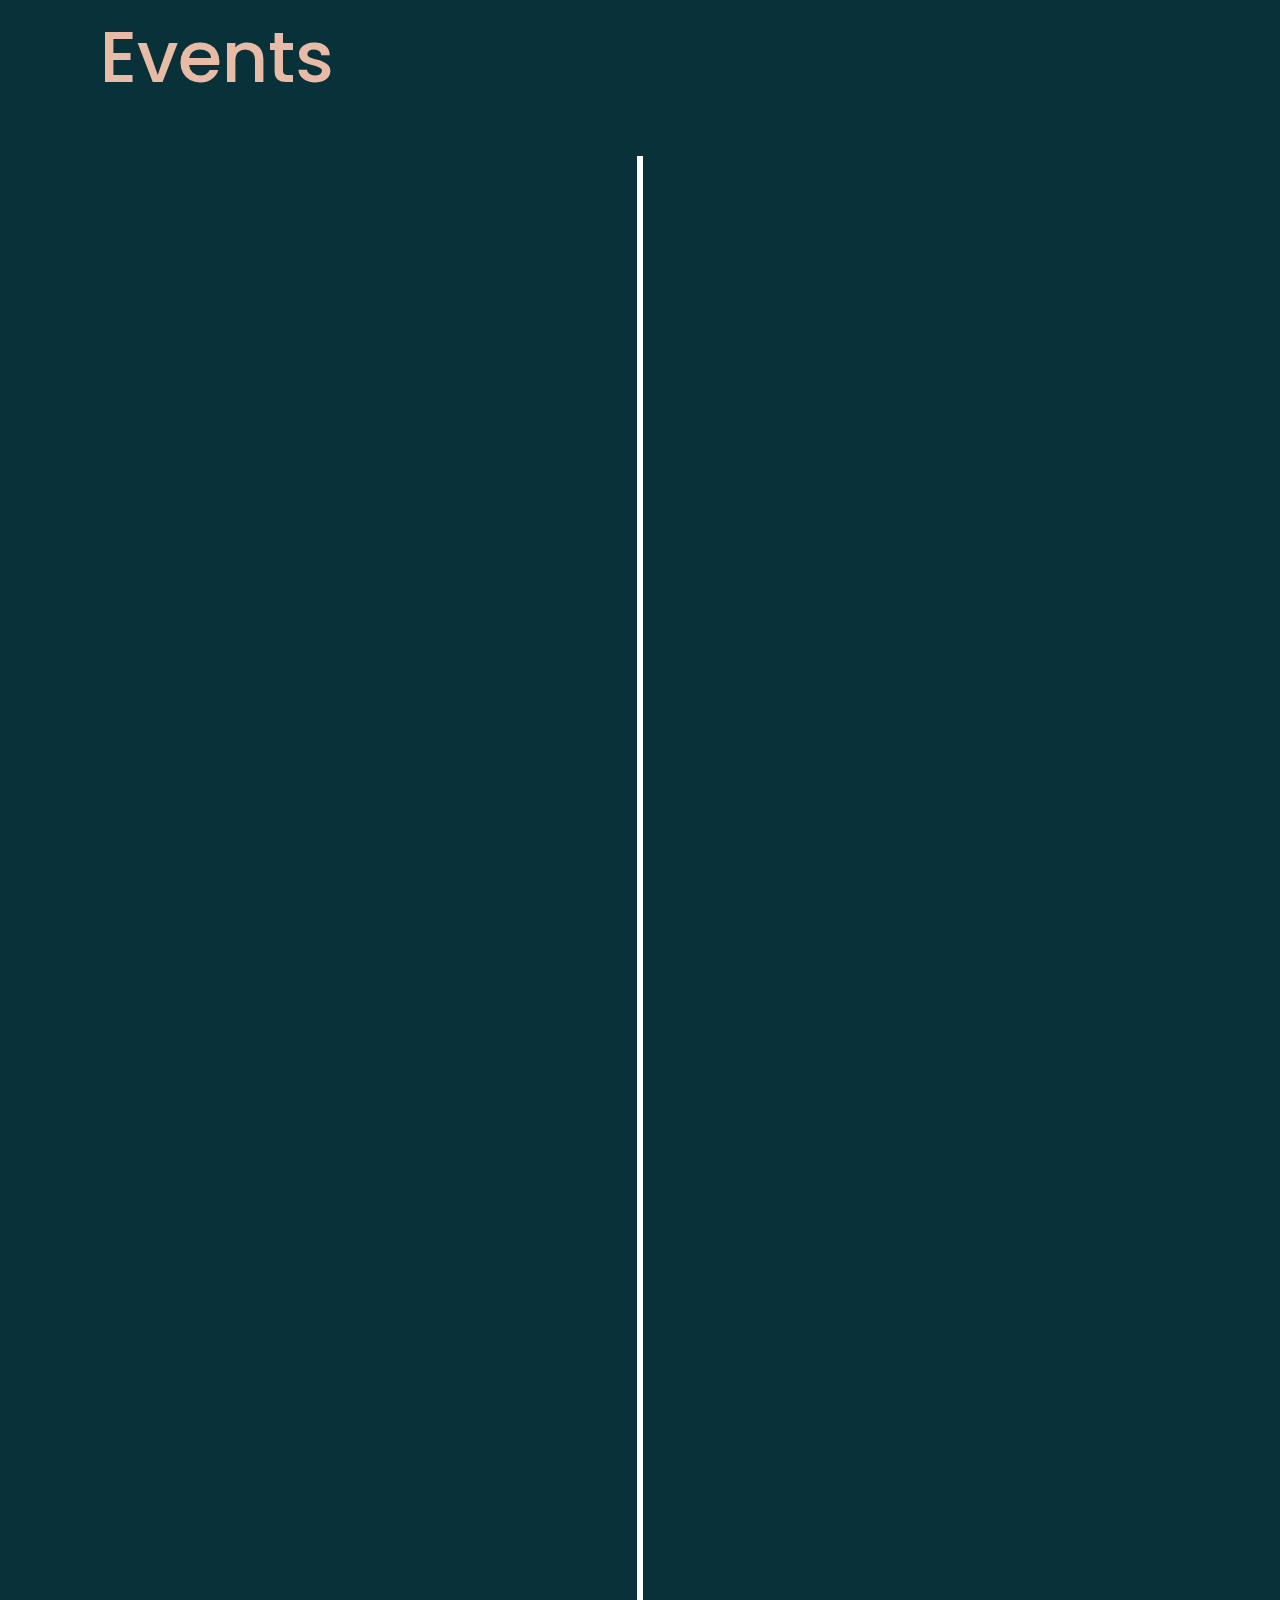
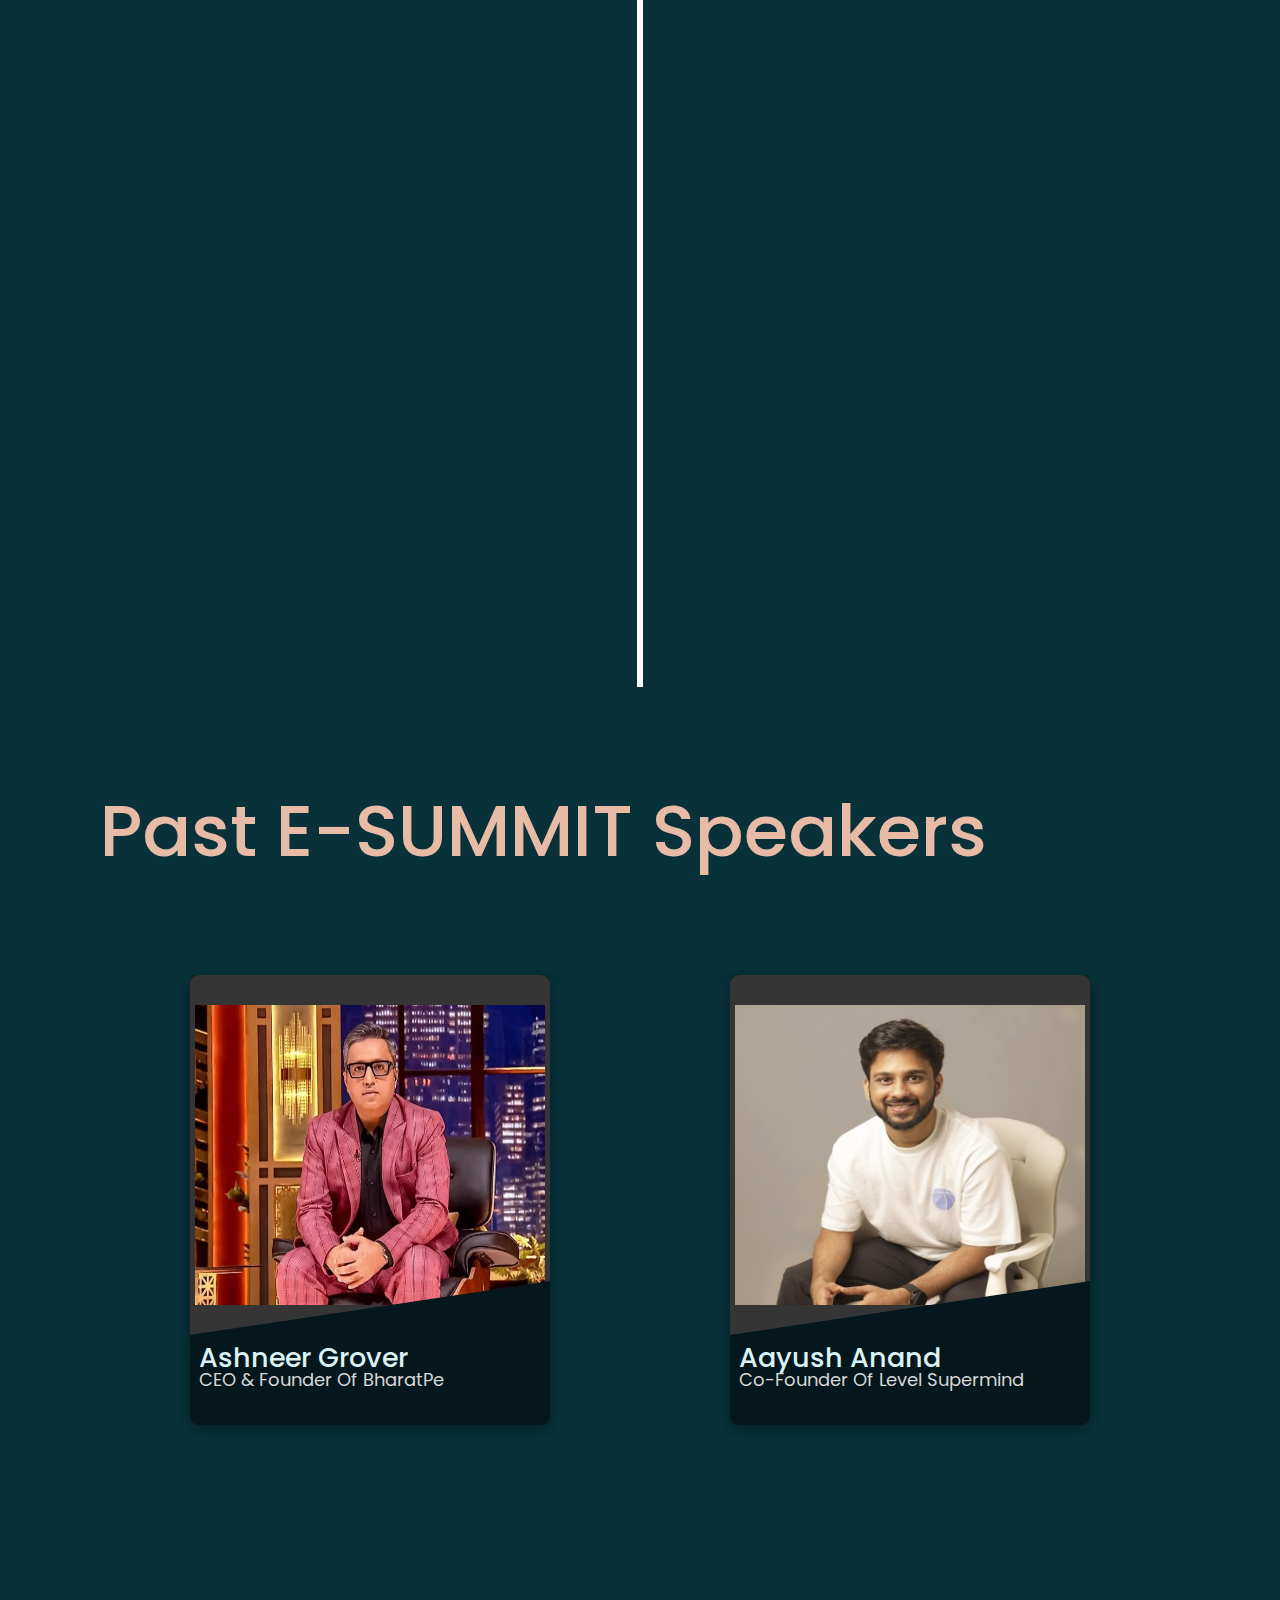
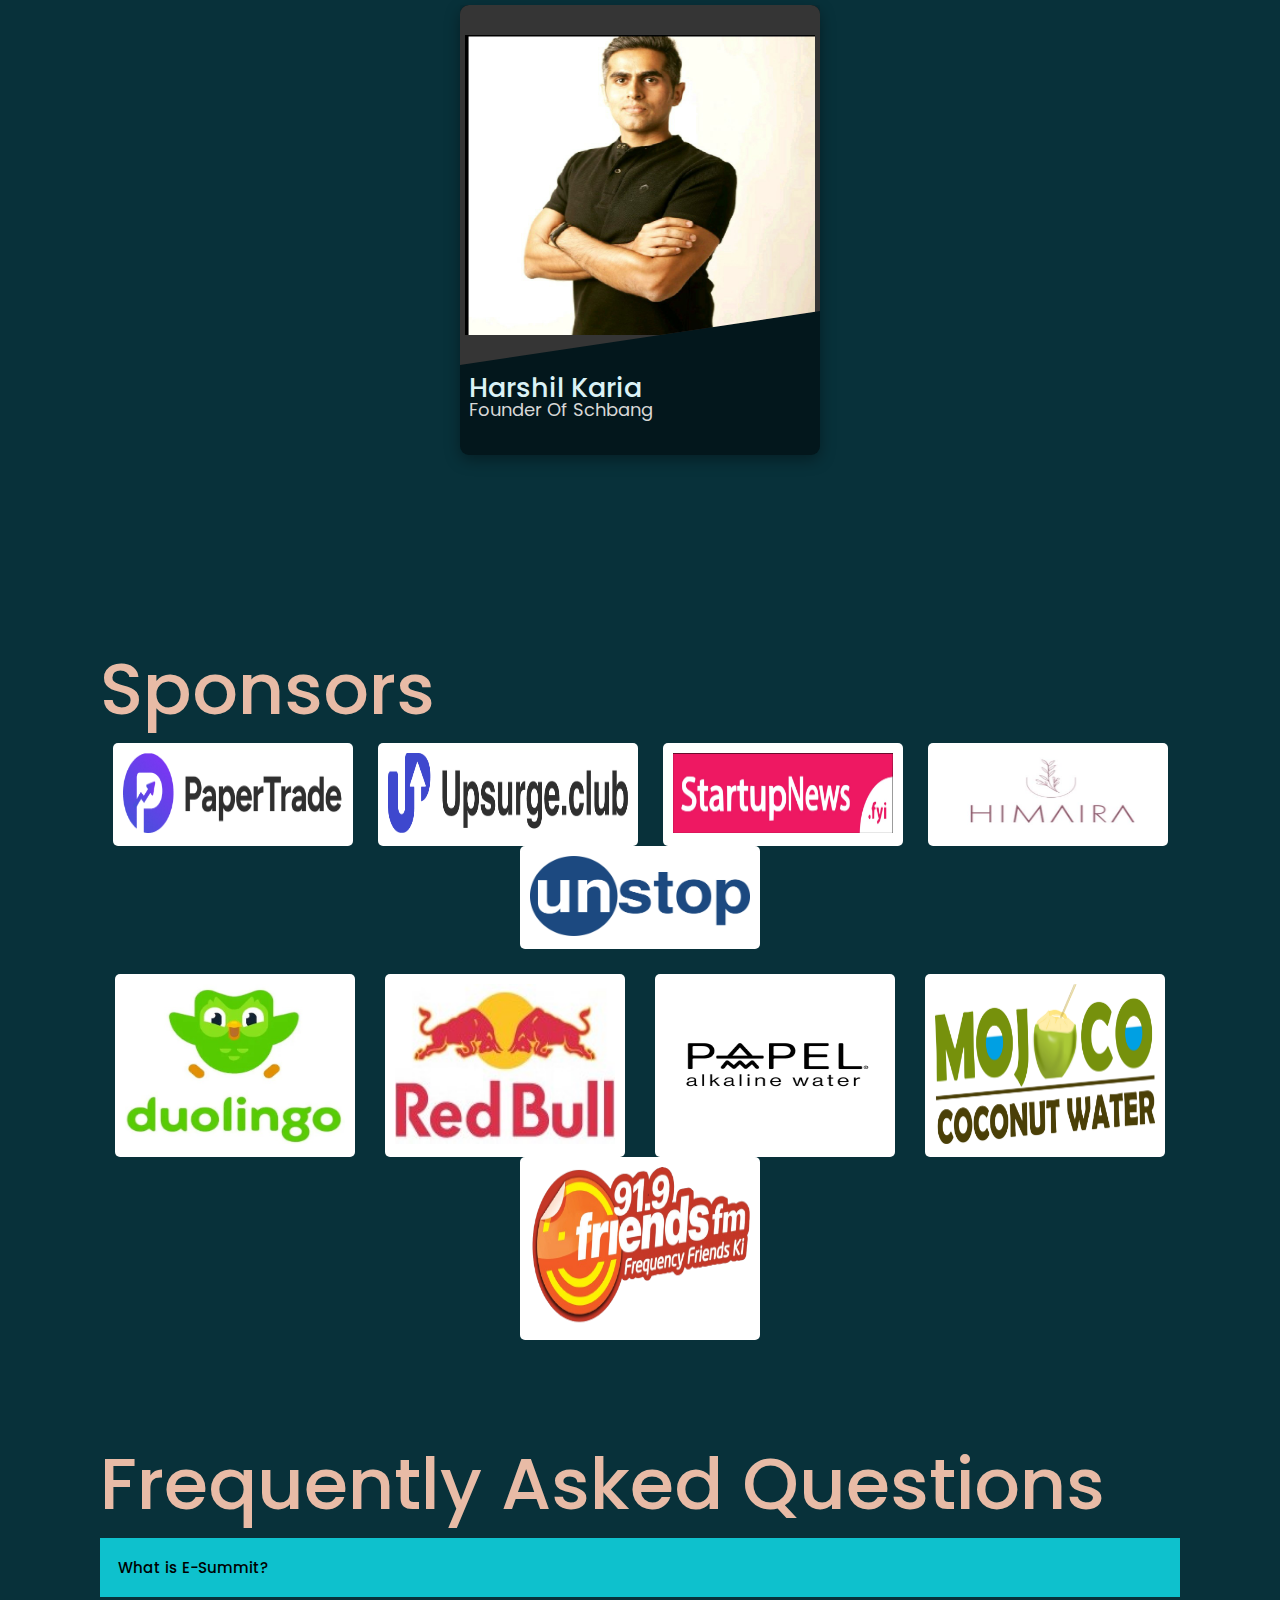
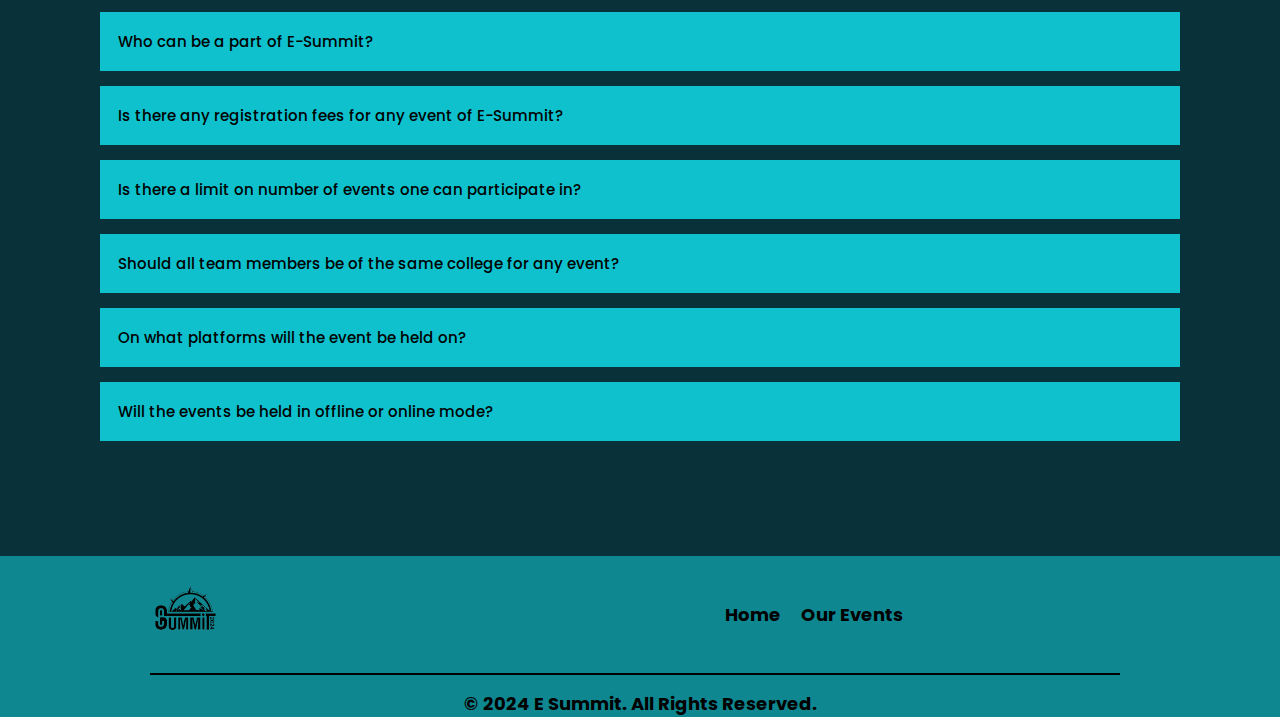
==== commit 1c765486: "added sponsor images" ====
--- a/index.html
+++ b/index.html
@@ -104,7 +104,7 @@
             <div class="text-box">
               <div class="topics">
                 <h2 >Econ-Summit</h2>
-                <a href="https://unstop.com/competitions/virtual-stock-market-simulation-e-summit24-k-j-somaiya-college-of-engineering-kjsce-mumbai-929934?lb=B5P1VL">
+                <a href="https://forms.gle/DVpr7bDeNAMxoP4i8">
                   <button type="submit" name="Register" style="margin-left: 120px;">Register Now</button>
                 </a>
               </div>
@@ -222,19 +222,19 @@
     <div class="outer">
       <div class="row">
         <div class="sponsor">
-            <img src = "./PaperTrade_Logo.png" style="height: 60px; width: 220px;">
-        </div>
-        <div class="sponsor">
-            <img src = "./Upsurge_logo-new.png" style="height: 60px; width: 240px;">
-        </div>
-        <div class="sponsor">
-            <img src = "./startup_news.jpg" style="height: 60px; width: 220px;">
-        </div>
-        <div class="sponsor">
-          <img src = "./himaria.png" style="height: 60px; width: 220px;">
-        </div>
-        <div class="sponsor">
-          <img src="./Unstop-Logo-Blue-Extra-Large.jpg" alt="" style="height: 60px; width: 220px;">
+            <img src = "./PaperTrade_Logo.png" style="height: 80px; width: 220px;">
+        </div>
+        <div class="sponsor">
+            <img src = "./Upsurge_logo-new.png" style="height: 80px; width: 240px;">
+        </div>
+        <div class="sponsor">
+            <img src = "./startup_news.jpg" style="height: 80px; width: 220px;">
+        </div>
+        <div class="sponsor">
+          <img src = "./himaria.png" style="height: 80px; width: 220px;">
+        </div>
+        <div class="sponsor">
+          <img src="./Unstop-Logo-Blue-Extra-Large.jpg" alt="" style="height: 80px; width: 220px;">
         </div>
       </div>
 
@@ -243,6 +243,18 @@
       <div class="row">
         <div class="sponsor">
           <img src="./duolingo.jpg" alt="" style="height: 160px; width: 220px;">
+        </div>
+        <div class="sponsor">
+          <img src="./red_bull_logo.jpeg" alt="" style="height: 160px; width: 220px;">
+        </div>
+        <div class="sponsor">
+          <img src="./papel.jpg" alt="" style="height: 160px; width: 220px;">
+        </div>
+        <div class="sponsor">
+          <img src="./Mojoco Logo 24.10.19.png" alt="" style="height: 160px; width: 220px;">
+        </div>
+        <div class="sponsor">
+          <img src="./friendsfm-removebg-preview.png" alt="" style="height: 160px; width: 220px;">
         </div>
       </div>
   </div>
